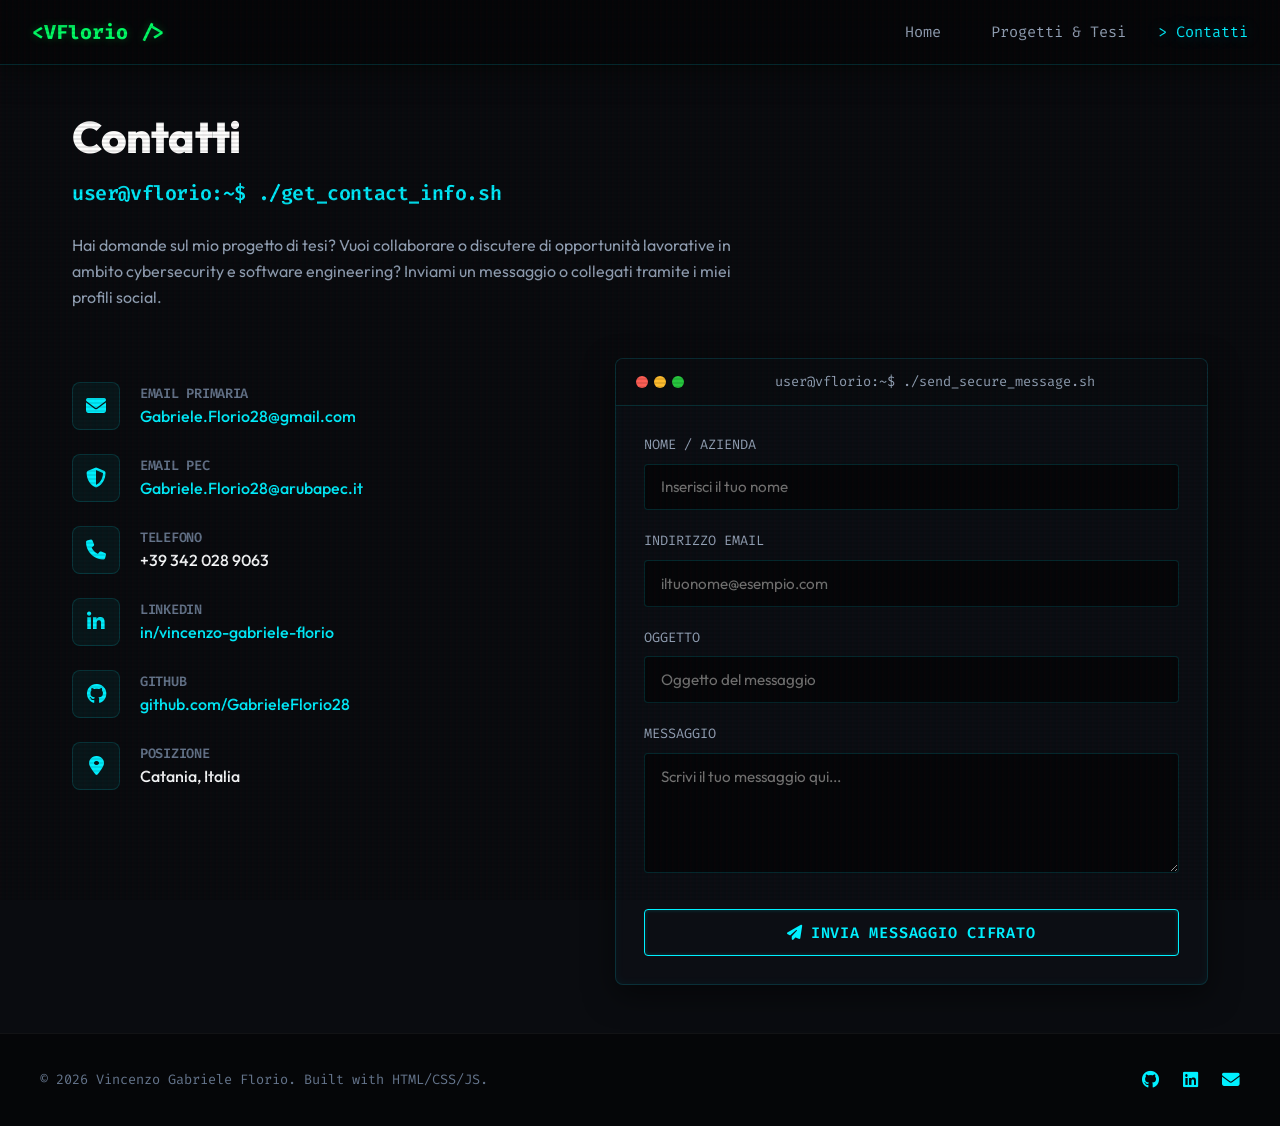
==== contact.html @ b8a98b7f "Initial portfolio commit" ====
<!DOCTYPE html>
<html lang="it">
<head>
    <meta charset="UTF-8">
    <meta name="viewport" content="width=device-width, initial-scale=1.0">
    <title>Contatti | Vincenzo Gabriele Florio</title>
    <meta name="description" content="Contatta Vincenzo Gabriele Florio per opportunità lavorative, collaborazioni o informazioni sul progetto Vulnerable Lab.">
    <!-- Favicon -->
    <link rel="icon" type="image/png" href="favicon.png">
    <!-- CSS Stylesheet -->
    <link rel="stylesheet" href="css/style.css">
    <!-- FontAwesome for Icons -->
    <link rel="stylesheet" href="https://cdnjs.cloudflare.com/ajax/libs/font-awesome/6.4.0/css/all.min.css">
</head>
<body>
    <!-- Background Canvas for Matrix effect -->
    <canvas id="matrix-canvas"></canvas>

    <!-- Header / Navigation -->
    <header class="navbar">
        <div class="nav-logo">
            <span>&lt;VFlorio /&gt;</span>
        </div>
        <button class="nav-toggle" aria-label="Toggle navigation menu" id="nav-toggle-btn">
            <i class="fa-solid fa-bars"></i>
        </button>
        <ul class="nav-links" id="nav-links-list">
            <li><a href="index.html">Home</a></li>
            <li><a href="projects.html">Progetti & Tesi</a></li>
            <li><a href="contact.html" class="active">Contatti</a></li>
        </ul>
    </header>

    <!-- Main Content -->
    <main class="fade-in">
        <section style="margin-bottom: 3rem;">
            <h1 class="hero-name" style="font-size: 2.75rem;">Contatti</h1>
            <h2 style="font-family: var(--font-mono); font-size: 1.25rem; color: var(--neon-cyan); margin-bottom: 1.5rem;">
                user@vflorio:~$ ./get_contact_info.sh
            </h2>
            <p style="color: var(--text-secondary); max-width: 700px;">
                Hai domande sul mio progetto di tesi? Vuoi collaborare o discutere di opportunità lavorative in ambito cybersecurity e software engineering? Inviami un messaggio o collegati tramite i miei profili social.
            </p>
        </section>

        <!-- Contact Section Layout -->
        <div class="contact-section">
            
            <!-- Left Side: Links & Social Info -->
            <div>
                <ul class="contact-info-list">
                    <!-- Email -->
                    <li class="contact-item">
                        <div class="contact-icon">
                            <i class="fa-solid fa-envelope"></i>
                        </div>
                        <div class="contact-text">
                            <h4>EMAIL PRIMARIA</h4>
                            <p><a href="mailto:Gabriele.Florio28@gmail.com">Gabriele.Florio28@gmail.com</a></p>
                        </div>
                    </li>

                    <!-- PEC -->
                    <li class="contact-item">
                        <div class="contact-icon">
                            <i class="fa-solid fa-shield-halved"></i>
                        </div>
                        <div class="contact-text">
                            <h4>EMAIL PEC</h4>
                            <p><a href="mailto:Gabriele.Florio28@arubapec.it">Gabriele.Florio28@arubapec.it</a></p>
                        </div>
                    </li>

                    <!-- Phone -->
                    <li class="contact-item">
                        <div class="contact-icon">
                            <i class="fa-solid fa-phone"></i>
                        </div>
                        <div class="contact-text">
                            <h4>TELEFONO</h4>
                            <p>+39 342 028 9063</p>
                        </div>
                    </li>

                    <!-- LinkedIn -->
                    <li class="contact-item">
                        <div class="contact-icon">
                            <i class="fa-brands fa-linkedin-in"></i>
                        </div>
                        <div class="contact-text">
                            <h4>LINKEDIN</h4>
                            <p><a href="https://www.linkedin.com/in/vincenzo-gabriele-florio-73456a181/" target="_blank">in/vincenzo-gabriele-florio</a></p>
                        </div>
                    </li>

                    <!-- GitHub -->
                    <li class="contact-item">
                        <div class="contact-icon">
                            <i class="fa-brands fa-github"></i>
                        </div>
                        <div class="contact-text">
                            <h4>GITHUB</h4>
                            <p><a href="https://github.com/GabrieleFlorio28" target="_blank">github.com/GabrieleFlorio28</a></p>
                        </div>
                    </li>

                    <!-- Location -->
                    <li class="contact-item">
                        <div class="contact-icon">
                            <i class="fa-solid fa-location-dot"></i>
                        </div>
                        <div class="contact-text">
                            <h4>POSIZIONE</h4>
                            <p>Catania, Italia</p>
                        </div>
                    </li>
                </ul>
            </div>

            <!-- Right Side: Terminal Contact Form -->
            <div class="terminal-card" style="margin-bottom: 0;">
                <div class="terminal-header">
                    <div class="terminal-dots">
                        <span class="dot red"></span>
                        <span class="dot yellow"></span>
                        <span class="dot green"></span>
                    </div>
                    <div class="terminal-title">user@vflorio:~$ ./send_secure_message.sh</div>
                    <div></div>
                </div>
                <div class="terminal-body">
                    
                    <!-- Submission Simulation Log Panel (Initially Hidden) -->
                    <div id="terminal-upload-log" style="display: none; font-family: var(--font-mono); font-size: 0.9rem; color: var(--neon-green); margin-bottom: 1.5rem; border: 1px solid rgba(0, 255, 102, 0.2); padding: 1rem; border-radius: 4px; background: rgba(0,255,102,0.02);">
                        <p>&gt; Initializing mail protocol...</p>
                        <p id="log-step-1" style="display: none;">&gt; Resolving SMTP endpoint... OK (mail.vflorio.it)</p>
                        <p id="log-step-2" style="display: none;">&gt; Encrypting message body (AES-256-GCM)... OK</p>
                        <p id="log-step-3" style="display: none;">&gt; Sending secure payload packet... OK</p>
                        <p id="log-step-4" style="display: none;">&gt; Connection closed. Transmission COMPLETE.</p>
                    </div>

                    <!-- Alerts -->
                    <div class="alert alert-success" id="form-alert-success" style="margin-bottom: 1.25rem;">
                        <i class="fa-solid fa-circle-check"></i> Messaggio trasmesso con successo! Risponderò appena possibile.
                    </div>
                    <div class="alert alert-error" id="form-alert-error" style="margin-bottom: 1.25rem;">
                        <i class="fa-solid fa-circle-exclamation"></i> Si è verificato un errore. Per favore compila tutti i campi richiesti.
                    </div>

                    <!-- The Form -->
                    <form class="contact-form" id="contact-form-element">
                        <div class="form-group">
                            <label for="form-name">NOME / AZIENDA</label>
                            <input type="text" id="form-name" class="form-control" placeholder="Inserisci il tuo nome" required>
                        </div>
                        <div class="form-group">
                            <label for="form-email">INDIRIZZO EMAIL</label>
                            <input type="email" id="form-email" class="form-control" placeholder="iltuonome@esempio.com" required>
                        </div>
                        <div class="form-group">
                            <label for="form-subject">OGGETTO</label>
                            <input type="text" id="form-subject" class="form-control" placeholder="Oggetto del messaggio" required>
                        </div>
                        <div class="form-group">
                            <label for="form-message">MESSAGGIO</label>
                            <textarea id="form-message" class="form-control" placeholder="Scrivi il tuo messaggio qui..." required></textarea>
                        </div>
                        <button type="submit" class="btn btn-primary" style="margin-top: 1rem; width: 100%; justify-content: center;">
                            <i class="fa-solid fa-paper-plane"></i> INVIA MESSAGGIO CIFRATO
                        </button>
                    </form>
                </div>
            </div>

        </div>
    </main>

    <!-- Footer -->
    <footer>
        <div class="footer-content">
            <div class="footer-text">
                &copy; 2026 Vincenzo Gabriele Florio. Built with HTML/CSS/JS.
            </div>
            <div style="display: flex; gap: 1.5rem; font-size: 1.1rem;">
                <a href="https://github.com/GabrieleFlorio28" target="_blank" aria-label="GitHub"><i class="fa-brands fa-github"></i></a>
                <a href="https://www.linkedin.com/in/vincenzo-gabriele-florio-73456a181/" target="_blank" aria-label="LinkedIn"><i class="fa-brands fa-linkedin"></i></a>
                <a href="mailto:Gabriele.Florio28@gmail.com" aria-label="Email"><i class="fa-solid fa-envelope"></i></a>
            </div>
        </div>
    </footer>

    <!-- JS Scripts -->
    <script src="js/main.js"></script>
</body>
</html>
---- css/style.css ----
/* 
   ==========================================================================
   DESIGN SYSTEM - Vincenzo Gabriele Florio Portfolio
   Theme: Cybersecurity / Tech Terminal Dark Mode with Neon Accents
   ========================================================================== 
*/

@import url('https://fonts.googleapis.com/css2?family=Fira+Code:wght@400;500;700&family=Outfit:wght@300;400;600;800&display=swap');

:root {
    /* Color Palette */
    --bg-darker: #050608;
    --bg-dark: #0a0c10;
    --bg-card: rgba(13, 17, 23, 0.7);
    --border-color: rgba(0, 240, 255, 0.15);
    
    /* Neon Accents */
    --neon-cyan: #00f0ff;
    --neon-green: #00ff66;
    --neon-purple: #bd00ff;
    
    /* Text Colors */
    --text-primary: #f8fafc;
    --text-secondary: #94a3b8;
    --text-muted: #64748b;
    
    /* Fonts */
    --font-sans: 'Outfit', -apple-system, BlinkMacSystemFont, "Segoe UI", Roboto, sans-serif;
    --font-mono: 'Fira Code', 'Courier New', Courier, monospace;
    
    /* Box Shadows & Glows */
    --glow-cyan: 0 0 15px rgba(0, 240, 255, 0.35);
    --glow-green: 0 0 15px rgba(0, 255, 102, 0.35);
    --glow-purple: 0 0 15px rgba(189, 0, 255, 0.35);
    
    --shadow-inset: inset 0 0 10px rgba(0, 240, 255, 0.05);
    
    /* Transitions */
    --transition-fast: 0.2s cubic-bezier(0.4, 0, 0.2, 1);
    --transition-normal: 0.3s cubic-bezier(0.4, 0, 0.2, 1);
}

/* ==========================================================================
   Base Reset & Layouts
   ========================================================================== */

* {
    box-sizing: border-box;
    margin: 0;
    padding: 0;
}

html {
    scroll-behavior: smooth;
    height: 100%;
}

body {
    background-color: var(--bg-dark);
    color: var(--text-primary);
    font-family: var(--font-sans);
    line-height: 1.6;
    overflow-x: hidden;
    min-height: 100vh;
    display: flex;
    flex-direction: column;
    position: relative;
}

/* Scrollbar Customization */
::-webkit-scrollbar {
    width: 8px;
}
::-webkit-scrollbar-track {
    background: var(--bg-darker);
}
::-webkit-scrollbar-thumb {
    background: var(--border-color);
    border-radius: 4px;
}
::-webkit-scrollbar-thumb:hover {
    background: var(--neon-cyan);
    box-shadow: var(--glow-cyan);
}

/* Background Canvas */
#matrix-canvas {
    position: fixed;
    top: 0;
    left: 0;
    width: 100%;
    height: 100%;
    z-index: -1;
    pointer-events: none;
    opacity: 0.15; /* Subtle background pattern */
}

/* CRT Scanline Overlay Effect */
body::after {
    content: " ";
    display: block;
    position: fixed;
    top: 0;
    left: 0;
    bottom: 0;
    right: 0;
    background: linear-gradient(rgba(18, 16, 16, 0) 50%, rgba(0, 0, 0, 0.25) 50%), linear-gradient(90deg, rgba(255, 0, 0, 0.06), rgba(0, 255, 0, 0.02), rgba(0, 0, 0, 0.06));
    z-index: 9999;
    background-size: 100% 4px, 6px 100%;
    pointer-events: none;
    opacity: 0.4;
}

/* ==========================================================================
   Typography & Links
   ========================================================================== */

a {
    color: var(--neon-cyan);
    text-decoration: none;
    transition: var(--transition-fast);
}

a:hover {
    color: var(--text-primary);
    text-shadow: var(--glow-cyan);
}

h1, h2, h3, h4, h5, h6 {
    font-weight: 600;
    letter-spacing: -0.02em;
    color: var(--text-primary);
}

code, pre, .terminal-text {
    font-family: var(--font-mono);
}

/* ==========================================================================
   Navigation Bar
   ========================================================================== */

.navbar {
    position: sticky;
    top: 0;
    z-index: 1000;
    background: rgba(5, 6, 8, 0.8);
    backdrop-filter: blur(12px);
    border-bottom: 1px solid var(--border-color);
    padding: 1rem 2rem;
    display: flex;
    justify-content: space-between;
    align-items: center;
    box-shadow: 0 4px 30px rgba(0, 0, 0, 0.5);
}

.nav-logo {
    font-family: var(--font-mono);
    font-size: 1.25rem;
    font-weight: 700;
    color: var(--neon-green);
    text-shadow: 0 0 8px rgba(0, 255, 102, 0.3);
    display: flex;
    align-items: center;
    gap: 0.5rem;
}

.nav-links {
    display: flex;
    list-style: none;
    gap: 2rem;
}

.nav-links a {
    font-family: var(--font-mono);
    font-size: 0.95rem;
    color: var(--text-secondary);
    position: relative;
    padding: 0.25rem 0;
}

.nav-links a::before {
    content: "> ";
    color: var(--neon-cyan);
    opacity: 0;
    transition: var(--transition-fast);
}

.nav-links a:hover, .nav-links a.active {
    color: var(--neon-cyan);
    text-shadow: var(--glow-cyan);
}

.nav-links a:hover::before, .nav-links a.active::before {
    opacity: 1;
}

/* Mobile Nav Toggle */
.nav-toggle {
    display: none;
    background: none;
    border: none;
    color: var(--text-primary);
    font-size: 1.5rem;
    cursor: pointer;
}

/* ==========================================================================
   Main Containers & Grid Layouts
   ========================================================================== */

main {
    flex: 1;
    max-width: 1200px;
    width: 100%;
    margin: 0 auto;
    padding: 3rem 2rem;
}

.container-flex-center {
    display: flex;
    flex-direction: column;
    justify-content: center;
    align-items: center;
    min-height: 70vh;
    text-align: center;
}

/* ==========================================================================
   Terminal Card Layouts
   ========================================================================== */

.terminal-card {
    background: var(--bg-card);
    border: 1px solid var(--border-color);
    border-radius: 8px;
    overflow: hidden;
    box-shadow: 0 10px 30px rgba(0, 0, 0, 0.5), var(--shadow-inset);
    backdrop-filter: blur(8px);
    transition: var(--transition-normal);
    margin-bottom: 2rem;
}

.terminal-card:hover {
    border-color: rgba(0, 240, 255, 0.4);
    box-shadow: 0 15px 40px rgba(0, 0, 0, 0.6), 0 0 20px rgba(0, 240, 255, 0.1);
}

.terminal-header {
    background: rgba(10, 12, 16, 0.95);
    border-bottom: 1px solid var(--border-color);
    padding: 0.75rem 1.25rem;
    display: flex;
    justify-content: space-between;
    align-items: center;
}

.terminal-dots {
    display: flex;
    gap: 6px;
}

.dot {
    width: 12px;
    height: 12px;
    border-radius: 50%;
}

.dot.red { background-color: #ff5f56; }
.dot.yellow { background-color: #ffbd2e; }
.dot.green { background-color: #27c93f; }

.terminal-title {
    font-family: var(--font-mono);
    font-size: 0.85rem;
    color: var(--text-secondary);
}

.terminal-body {
    padding: 1.75rem;
    position: relative;
}

/* ==========================================================================
   Hero Section & Home Styles
   ========================================================================== */

.hero-name {
    font-size: clamp(2.5rem, 6vw, 4.5rem);
    font-weight: 800;
    line-height: 1.1;
    margin-bottom: 1rem;
    background: linear-gradient(135deg, #fff 30%, var(--neon-cyan) 100%);
    -webkit-background-clip: text;
    -webkit-text-fill-color: transparent;
}

.hero-subtitle {
    font-family: var(--font-mono);
    font-size: clamp(1rem, 2.5vw, 1.5rem);
    color: var(--neon-green);
    text-shadow: 0 0 8px rgba(0, 255, 102, 0.2);
    margin-bottom: 1.5rem;
    min-height: 2.2rem;
}

.hero-desc {
    max-width: 600px;
    color: var(--text-secondary);
    font-size: 1.1rem;
    margin-bottom: 2.5rem;
}

/* Interactive Buttons */
.btn-group {
    display: flex;
    gap: 1.5rem;
    justify-content: center;
    flex-wrap: wrap;
}

.btn {
    font-family: var(--font-mono);
    padding: 0.8rem 1.8rem;
    border-radius: 4px;
    font-size: 0.95rem;
    font-weight: 600;
    text-transform: uppercase;
    letter-spacing: 0.05em;
    cursor: pointer;
    transition: var(--transition-normal);
    position: relative;
    overflow: hidden;
    display: inline-flex;
    align-items: center;
    gap: 0.5rem;
}

.btn-primary {
    background: transparent;
    border: 1px solid var(--neon-cyan);
    color: var(--neon-cyan);
    box-shadow: inset 0 0 4px rgba(0, 240, 255, 0.2);
}

.btn-primary:hover {
    background: var(--neon-cyan);
    color: var(--bg-darker);
    box-shadow: var(--glow-cyan);
    text-shadow: none;
}

.btn-secondary {
    background: transparent;
    border: 1px solid var(--neon-purple);
    color: var(--neon-purple);
    box-shadow: inset 0 0 4px rgba(189, 0, 255, 0.2);
}

.btn-secondary:hover {
    background: var(--neon-purple);
    color: var(--text-primary);
    box-shadow: var(--glow-purple);
}

/* Skills Grid */
.skills-section {
    margin-top: 5rem;
    width: 100%;
}

.section-title {
    font-family: var(--font-mono);
    font-size: 1.75rem;
    color: var(--neon-cyan);
    margin-bottom: 2rem;
    display: flex;
    align-items: center;
    gap: 0.75rem;
}

.section-title::before {
    content: "##";
    color: var(--neon-purple);
}

.skills-grid {
    display: grid;
    grid-template-columns: repeat(auto-fill, minmax(280px, 1fr));
    gap: 1.5rem;
}

.skill-category {
    background: rgba(13, 17, 23, 0.4);
    border: 1px solid rgba(255, 255, 255, 0.05);
    border-radius: 6px;
    padding: 1.5rem;
    transition: var(--transition-fast);
}

.skill-category:hover {
    border-color: var(--border-color);
    transform: translateY(-2px);
}

.skill-category h3 {
    font-family: var(--font-mono);
    font-size: 1.1rem;
    margin-bottom: 1.25rem;
    color: var(--neon-green);
    border-bottom: 1px solid rgba(255, 255, 255, 0.05);
    padding-bottom: 0.5rem;
}

.skills-tags {
    display: flex;
    flex-wrap: wrap;
    gap: 0.75rem;
}

.skill-tag {
    background: rgba(0, 240, 255, 0.05);
    border: 1px solid rgba(0, 240, 255, 0.15);
    color: var(--text-primary);
    padding: 0.35rem 0.75rem;
    border-radius: 4px;
    font-size: 0.85rem;
    font-family: var(--font-mono);
    transition: var(--transition-fast);
}

.skill-tag:hover {
    border-color: var(--neon-cyan);
    background: rgba(0, 240, 255, 0.1);
    box-shadow: 0 0 10px rgba(0, 240, 255, 0.15);
    transform: scale(1.05);
}

/* ==========================================================================
   Projects & Thesis Page Styles
   ========================================================================== */

.project-hero {
    margin-bottom: 4rem;
}

.project-meta-grid {
    display: grid;
    grid-template-columns: repeat(auto-fit, minmax(200px, 1fr));
    gap: 1.5rem;
    margin-top: 2rem;
    background: rgba(5, 6, 8, 0.5);
    padding: 1.5rem;
    border-radius: 6px;
    border: 1px dashed rgba(255, 255, 255, 0.1);
}

.meta-item {
    font-size: 0.95rem;
}

.meta-item strong {
    display: block;
    color: var(--neon-cyan);
    font-family: var(--font-mono);
    font-size: 0.85rem;
    margin-bottom: 0.25rem;
}

.lab-section {
    display: grid;
    grid-template-columns: 1.2fr 0.8fr;
    gap: 2.5rem;
    align-items: start;
    margin-top: 3rem;
}

@media (max-width: 992px) {
    .lab-section {
        grid-template-columns: 1fr;
    }
}

/* SVG Interactive Network Diagram CSS */
.diagram-container {
    background: #06080b;
    border: 1px solid var(--border-color);
    border-radius: 8px;
    padding: 1rem;
    box-shadow: var(--shadow-inset);
    height: 100%;
    min-height: 400px;
    display: flex;
    flex-direction: column;
    justify-content: space-between;
}

.diagram-svg-wrapper {
    flex-grow: 1;
    display: flex;
    align-items: center;
    justify-content: center;
}

.diagram-caption {
    font-family: var(--font-mono);
    font-size: 0.8rem;
    color: var(--text-muted);
    text-align: center;
    margin-top: 0.75rem;
}

/* Interactive SVG styling */
.svg-node {
    cursor: pointer;
    transition: transform 0.2s ease;
}

.svg-node circle {
    stroke-width: 2px;
    transition: var(--transition-fast);
}

.svg-node text {
    font-family: var(--font-mono);
    font-size: 10px;
    fill: var(--text-primary);
    text-anchor: middle;
    pointer-events: none;
    user-select: none;
}

/* Active & Hover states for SVG nodes */
.svg-node:hover circle {
    stroke-width: 3px;
    filter: drop-shadow(0px 0px 8px currentColor);
}

.svg-node.active circle {
    stroke-width: 4px;
    filter: drop-shadow(0px 0px 12px currentColor);
}

.svg-edge {
    stroke-dasharray: 4;
    animation: dash 15s linear infinite;
}

@keyframes dash {
    to {
        stroke-dashoffset: -100;
    }
}

/* Details Panel next to diagram */
.details-panel {
    display: flex;
    flex-direction: column;
    height: 100%;
}

.placeholder-detail {
    display: flex;
    flex-direction: column;
    justify-content: center;
    align-items: center;
    height: 300px;
    color: var(--text-muted);
    border: 1px dashed rgba(255, 255, 255, 0.05);
    border-radius: 6px;
    text-align: center;
    padding: 2rem;
}

.placeholder-detail i {
    font-size: 2.5rem;
    margin-bottom: 1rem;
    color: var(--border-color);
}

.active-detail {
    display: none;
    animation: fadeIn var(--transition-normal);
}

.active-detail.show {
    display: block;
}

.detail-header {
    border-bottom: 1px solid rgba(255, 255, 255, 0.1);
    padding-bottom: 0.75rem;
    margin-bottom: 1rem;
}

.detail-header h3 {
    font-size: 1.5rem;
    color: var(--neon-cyan);
}

.detail-network {
    font-family: var(--font-mono);
    font-size: 0.85rem;
    color: var(--neon-purple);
    margin-top: 0.25rem;
}

.detail-desc {
    color: var(--text-secondary);
    font-size: 0.95rem;
    margin-bottom: 1.25rem;
}

.detail-tech-stack {
    display: flex;
    gap: 0.5rem;
    margin-bottom: 1.5rem;
}

.detail-vuln-box {
    background: rgba(255, 95, 86, 0.05);
    border: 1px solid rgba(255, 95, 86, 0.2);
    border-radius: 4px;
    padding: 1rem;
    font-family: var(--font-mono);
    font-size: 0.85rem;
    margin-bottom: 1.5rem;
}

.detail-vuln-box strong {
    color: #ff5f56;
    display: block;
    margin-bottom: 0.5rem;
}

/* ==========================================================================
   Contact Page Styles
   ========================================================================== */

.contact-section {
    display: grid;
    grid-template-columns: 1fr 1.2fr;
    gap: 3rem;
    margin-top: 2rem;
}

@media (max-width: 868px) {
    .contact-section {
        grid-template-columns: 1fr;
    }
}

.contact-info-list {
    list-style: none;
    display: flex;
    flex-direction: column;
    gap: 1.5rem;
    margin-top: 1.5rem;
}

.contact-item {
    display: flex;
    align-items: center;
    gap: 1.25rem;
}

.contact-icon {
    width: 48px;
    height: 48px;
    background: rgba(0, 240, 255, 0.05);
    border: 1px solid var(--border-color);
    border-radius: 8px;
    display: flex;
    align-items: center;
    justify-content: center;
    font-size: 1.25rem;
    color: var(--neon-cyan);
    transition: var(--transition-fast);
}

.contact-item:hover .contact-icon {
    border-color: var(--neon-cyan);
    box-shadow: var(--glow-cyan);
    color: var(--text-primary);
}

.contact-text h4 {
    font-family: var(--font-mono);
    font-size: 0.85rem;
    color: var(--text-muted);
}

.contact-text p, .contact-text a {
    font-size: 1rem;
    font-weight: 500;
}

/* Form Styles */
.contact-form {
    display: flex;
    flex-direction: column;
    gap: 1.25rem;
}

.form-group {
    display: flex;
    flex-direction: column;
    gap: 0.5rem;
}

.form-group label {
    font-family: var(--font-mono);
    font-size: 0.85rem;
    color: var(--text-secondary);
}

.form-control {
    background: rgba(5, 6, 8, 0.8);
    border: 1px solid var(--border-color);
    border-radius: 4px;
    padding: 0.8rem 1rem;
    color: var(--text-primary);
    font-family: var(--font-sans);
    font-size: 0.95rem;
    transition: var(--transition-fast);
}

.form-control:focus {
    outline: none;
    border-color: var(--neon-cyan);
    box-shadow: 0 0 10px rgba(0, 240, 255, 0.15), var(--shadow-inset);
}

textarea.form-control {
    resize: vertical;
    min-height: 120px;
}

/* Form feedback alerts */
.alert {
    padding: 0.8rem 1rem;
    border-radius: 4px;
    font-family: var(--font-mono);
    font-size: 0.85rem;
    display: none;
}

.alert-success {
    background: rgba(0, 255, 102, 0.05);
    border: 1px solid rgba(0, 255, 102, 0.3);
    color: var(--neon-green);
}

.alert-error {
    background: rgba(255, 95, 86, 0.05);
    border: 1px solid rgba(255, 95, 86, 0.3);
    color: #ff5f56;
}

/* ==========================================================================
   Footer Layout
   ========================================================================== */

footer {
    border-top: 1px solid rgba(255, 255, 255, 0.05);
    background: var(--bg-darker);
    padding: 2rem;
    text-align: center;
    font-size: 0.85rem;
    color: var(--text-muted);
}

.footer-content {
    max-width: 1200px;
    margin: 0 auto;
    display: flex;
    justify-content: space-between;
    align-items: center;
    flex-wrap: wrap;
    gap: 1rem;
}

@media (max-width: 600px) {
    .footer-content {
        flex-direction: column;
    }
}

.footer-text {
    font-family: var(--font-mono);
}

/* ==========================================================================
   Animations & Utilities
   ========================================================================== */

@keyframes fadeIn {
    from { opacity: 0; transform: translateY(8px); }
    to { opacity: 1; transform: translateY(0); }
}

.fade-in {
    animation: fadeIn var(--transition-normal) forwards;
}

/* Typing Cursor Effect */
.typing-cursor::after {
    content: "_";
    animation: blink 1s step-end infinite;
    color: var(--neon-green);
}

@keyframes blink {
    from, to { opacity: 1; }
    50% { opacity: 0; }
}

/* Mobile Media Queries Adjustments */
@media (max-width: 768px) {
    .navbar {
        padding: 1rem;
    }
    
    .nav-links {
        display: none; /* In a real project we'd use JS to toggle, but we keep links responsive */
        flex-direction: column;
        position: absolute;
        top: 100%;
        left: 0;
        width: 100%;
        background: rgba(5, 6, 8, 0.95);
        padding: 1.5rem;
        border-bottom: 1px solid var(--border-color);
        gap: 1.25rem;
    }
    
    .nav-links.show {
        display: flex;
    }
    
    .nav-toggle {
        display: block;
    }
    
    main {
        padding: 2rem 1rem;
    }
}
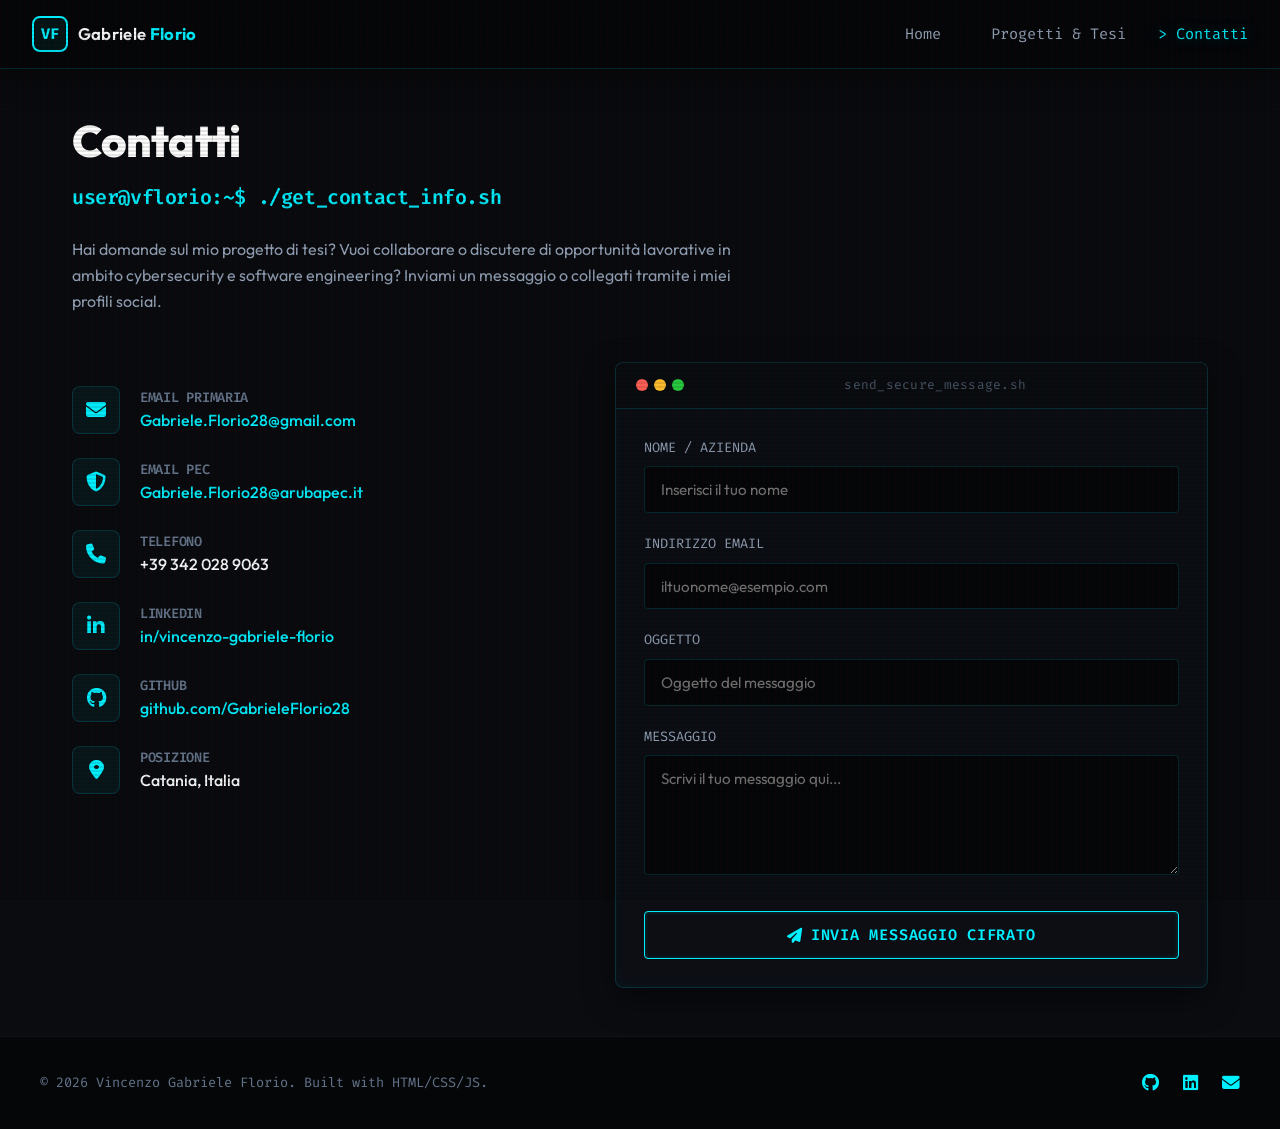
==== commit 189ecad7: "feat: add portfolio stylesheet, interactive JavaScript behaviors, and update HTML pages" ====
--- a/contact.html
+++ b/contact.html
@@ -4,7 +4,7 @@
     <meta charset="UTF-8">
     <meta name="viewport" content="width=device-width, initial-scale=1.0">
     <title>Contatti | Vincenzo Gabriele Florio</title>
-    <meta name="description" content="Contatta Vincenzo Gabriele Florio per opportunità lavorative, collaborazioni o informazioni sul progetto Vulnerable Lab.">
+    <meta name="description" content="Contatta Vincenzo Gabriele Florio, Dottore di Primo Livello in Informatica, per opportunità lavorative, collaborazioni o informazioni sul progetto Vulnerable Lab.">
     <!-- Favicon -->
     <link rel="icon" type="image/png" href="favicon.png">
     <!-- CSS Stylesheet -->
@@ -18,9 +18,10 @@
 
     <!-- Header / Navigation -->
     <header class="navbar">
-        <div class="nav-logo">
-            <span>&lt;VFlorio /&gt;</span>
-        </div>
+        <a href="index.html" class="nav-logo">
+            <div class="logo-icon">VF</div>
+            <div class="logo-text">Gabriele <span class="logo-accent">Florio</span></div>
+        </a>
         <button class="nav-toggle" aria-label="Toggle navigation menu" id="nav-toggle-btn">
             <i class="fa-solid fa-bars"></i>
         </button>
@@ -44,7 +45,7 @@
         </section>
 
         <!-- Contact Section Layout -->
-        <div class="contact-section">
+        <div class="contact-section reveal">
             
             <!-- Left Side: Links & Social Info -->
             <div>
@@ -125,7 +126,7 @@
                         <span class="dot yellow"></span>
                         <span class="dot green"></span>
                     </div>
-                    <div class="terminal-title">user@vflorio:~$ ./send_secure_message.sh</div>
+                    <div class="terminal-title">send_secure_message.sh</div>
                     <div></div>
                 </div>
                 <div class="terminal-body">
--- a/css/style.css
+++ b/css/style.css
@@ -38,6 +38,7 @@
     /* Transitions */
     --transition-fast: 0.2s cubic-bezier(0.4, 0, 0.2, 1);
     --transition-normal: 0.3s cubic-bezier(0.4, 0, 0.2, 1);
+    --transition-smooth: 0.5s cubic-bezier(0.25, 0.46, 0.45, 0.94);
 }
 
 /* ==========================================================================
@@ -154,15 +155,71 @@
     box-shadow: 0 4px 30px rgba(0, 0, 0, 0.5);
 }
 
+/* ==========================================================================
+   Nav Logo - Stylized Initials
+   ========================================================================== */
+
 .nav-logo {
-    font-family: var(--font-mono);
-    font-size: 1.25rem;
+    display: flex;
+    align-items: center;
+    gap: 0.6rem;
+    text-decoration: none;
+    position: relative;
+}
+
+.nav-logo .logo-icon {
+    width: 36px;
+    height: 36px;
+    border: 2px solid var(--neon-cyan);
+    border-radius: 8px;
+    display: flex;
+    align-items: center;
+    justify-content: center;
+    font-family: var(--font-mono);
+    font-size: 0.95rem;
     font-weight: 700;
-    color: var(--neon-green);
-    text-shadow: 0 0 8px rgba(0, 255, 102, 0.3);
-    display: flex;
-    align-items: center;
-    gap: 0.5rem;
+    color: var(--neon-cyan);
+    background: rgba(0, 240, 255, 0.06);
+    transition: var(--transition-normal);
+    position: relative;
+    overflow: hidden;
+}
+
+.nav-logo .logo-icon::before {
+    content: '';
+    position: absolute;
+    inset: 0;
+    background: linear-gradient(135deg, rgba(0, 240, 255, 0.15), transparent);
+    opacity: 0;
+    transition: var(--transition-normal);
+}
+
+.nav-logo:hover .logo-icon {
+    box-shadow: var(--glow-cyan);
+    border-color: var(--neon-cyan);
+    transform: scale(1.05);
+}
+
+.nav-logo:hover .logo-icon::before {
+    opacity: 1;
+}
+
+.nav-logo .logo-text {
+    font-family: var(--font-sans);
+    font-weight: 600;
+    font-size: 1.05rem;
+    color: var(--text-primary);
+    letter-spacing: 0.02em;
+    transition: var(--transition-fast);
+}
+
+.nav-logo .logo-text .logo-accent {
+    color: var(--neon-cyan);
+    font-weight: 700;
+}
+
+.nav-logo:hover .logo-text {
+    text-shadow: 0 0 8px rgba(0, 240, 255, 0.15);
 }
 
 .nav-links {
@@ -237,13 +294,14 @@
     overflow: hidden;
     box-shadow: 0 10px 30px rgba(0, 0, 0, 0.5), var(--shadow-inset);
     backdrop-filter: blur(8px);
-    transition: var(--transition-normal);
+    transition: var(--transition-smooth);
     margin-bottom: 2rem;
 }
 
 .terminal-card:hover {
     border-color: rgba(0, 240, 255, 0.4);
     box-shadow: 0 15px 40px rgba(0, 0, 0, 0.6), 0 0 20px rgba(0, 240, 255, 0.1);
+    transform: translateY(-2px);
 }
 
 .terminal-header {
@@ -264,16 +322,23 @@
     width: 12px;
     height: 12px;
     border-radius: 50%;
-}
-
-.dot.red { background-color: #ff5f56; }
-.dot.yellow { background-color: #ffbd2e; }
-.dot.green { background-color: #27c93f; }
+    transition: var(--transition-fast);
+}
+
+.terminal-card:hover .dot {
+    box-shadow: 0 0 6px currentColor;
+}
+
+.dot.red { background-color: #ff5f56; color: #ff5f56; }
+.dot.yellow { background-color: #ffbd2e; color: #ffbd2e; }
+.dot.green { background-color: #27c93f; color: #27c93f; }
 
 .terminal-title {
     font-family: var(--font-mono);
-    font-size: 0.85rem;
-    color: var(--text-secondary);
+    font-size: 0.8rem;
+    color: var(--text-muted);
+    letter-spacing: 0.02em;
+    opacity: 0.7;
 }
 
 .terminal-body {
@@ -293,6 +358,12 @@
     background: linear-gradient(135deg, #fff 30%, var(--neon-cyan) 100%);
     -webkit-background-clip: text;
     -webkit-text-fill-color: transparent;
+    animation: heroGlow 3s ease-in-out infinite alternate;
+}
+
+@keyframes heroGlow {
+    0% { filter: drop-shadow(0 0 0px transparent); }
+    100% { filter: drop-shadow(0 0 20px rgba(0, 240, 255, 0.15)); }
 }
 
 .hero-subtitle {
@@ -310,6 +381,30 @@
     font-size: 1.1rem;
     margin-bottom: 2.5rem;
 }
+
+/* ==========================================================================
+   Scroll-Triggered Reveal Animations
+   ========================================================================== */
+
+.reveal {
+    opacity: 0;
+    transform: translateY(30px);
+    transition: opacity 0.7s cubic-bezier(0.25, 0.46, 0.45, 0.94),
+                transform 0.7s cubic-bezier(0.25, 0.46, 0.45, 0.94);
+}
+
+.reveal.visible {
+    opacity: 1;
+    transform: translateY(0);
+}
+
+/* Stagger children for sequential entrance */
+.stagger-children .reveal:nth-child(1) { transition-delay: 0.05s; }
+.stagger-children .reveal:nth-child(2) { transition-delay: 0.12s; }
+.stagger-children .reveal:nth-child(3) { transition-delay: 0.19s; }
+.stagger-children .reveal:nth-child(4) { transition-delay: 0.26s; }
+.stagger-children .reveal:nth-child(5) { transition-delay: 0.33s; }
+.stagger-children .reveal:nth-child(6) { transition-delay: 0.40s; }
 
 /* Interactive Buttons */
 .btn-group {
@@ -336,6 +431,22 @@
     gap: 0.5rem;
 }
 
+/* Button shimmer effect on hover */
+.btn::after {
+    content: '';
+    position: absolute;
+    top: 0;
+    left: -100%;
+    width: 100%;
+    height: 100%;
+    background: linear-gradient(90deg, transparent, rgba(255,255,255,0.08), transparent);
+    transition: left 0.5s ease;
+}
+
+.btn:hover::after {
+    left: 100%;
+}
+
 .btn-primary {
     background: transparent;
     border: 1px solid var(--neon-cyan);
@@ -348,6 +459,7 @@
     color: var(--bg-darker);
     box-shadow: var(--glow-cyan);
     text-shadow: none;
+    transform: translateY(-1px);
 }
 
 .btn-secondary {
@@ -361,9 +473,13 @@
     background: var(--neon-purple);
     color: var(--text-primary);
     box-shadow: var(--glow-purple);
-}
-
-/* Skills Grid */
+    transform: translateY(-1px);
+}
+
+/* ==========================================================================
+   Skills Grid — Creative Redesign
+   ========================================================================== */
+
 .skills-section {
     margin-top: 5rem;
     width: 100%;
@@ -393,47 +509,223 @@
 .skill-category {
     background: rgba(13, 17, 23, 0.4);
     border: 1px solid rgba(255, 255, 255, 0.05);
-    border-radius: 6px;
+    border-radius: 8px;
     padding: 1.5rem;
-    transition: var(--transition-fast);
+    transition: var(--transition-smooth);
+    position: relative;
+    overflow: hidden;
+}
+
+/* Animated gradient border on hover */
+.skill-category::before {
+    content: '';
+    position: absolute;
+    top: 0;
+    left: 0;
+    right: 0;
+    height: 2px;
+    background: linear-gradient(90deg, var(--neon-cyan), var(--neon-purple), var(--neon-green));
+    background-size: 200% 100%;
+    opacity: 0;
+    transition: opacity var(--transition-normal);
+    animation: gradientSlide 3s linear infinite;
+}
+
+@keyframes gradientSlide {
+    0% { background-position: 0% 0%; }
+    100% { background-position: 200% 0%; }
 }
 
 .skill-category:hover {
-    border-color: var(--border-color);
-    transform: translateY(-2px);
+    border-color: rgba(0, 240, 255, 0.25);
+    transform: translateY(-4px);
+    box-shadow: 0 12px 30px rgba(0, 0, 0, 0.4), 0 0 15px rgba(0, 240, 255, 0.06);
+}
+
+.skill-category:hover::before {
+    opacity: 1;
 }
 
 .skill-category h3 {
     font-family: var(--font-mono);
-    font-size: 1.1rem;
+    font-size: 1rem;
     margin-bottom: 1.25rem;
     color: var(--neon-green);
     border-bottom: 1px solid rgba(255, 255, 255, 0.05);
     padding-bottom: 0.5rem;
+    display: flex;
+    align-items: center;
+    gap: 0.5rem;
+}
+
+.skill-category h3 i {
+    font-size: 0.95rem;
+    color: var(--neon-cyan);
+    transition: var(--transition-fast);
+}
+
+.skill-category:hover h3 i {
+    text-shadow: var(--glow-cyan);
+    transform: scale(1.15);
 }
 
 .skills-tags {
     display: flex;
     flex-wrap: wrap;
-    gap: 0.75rem;
+    gap: 0.6rem;
 }
 
 .skill-tag {
-    background: rgba(0, 240, 255, 0.05);
-    border: 1px solid rgba(0, 240, 255, 0.15);
+    background: rgba(0, 240, 255, 0.04);
+    border: 1px solid rgba(0, 240, 255, 0.12);
     color: var(--text-primary);
-    padding: 0.35rem 0.75rem;
-    border-radius: 4px;
-    font-size: 0.85rem;
-    font-family: var(--font-mono);
-    transition: var(--transition-fast);
+    padding: 0.4rem 0.85rem;
+    border-radius: 20px;
+    font-size: 0.82rem;
+    font-family: var(--font-mono);
+    transition: all var(--transition-normal);
+    cursor: default;
+    position: relative;
 }
 
 .skill-tag:hover {
     border-color: var(--neon-cyan);
     background: rgba(0, 240, 255, 0.1);
-    box-shadow: 0 0 10px rgba(0, 240, 255, 0.15);
-    transform: scale(1.05);
+    box-shadow: 0 0 12px rgba(0, 240, 255, 0.18);
+    color: var(--neon-cyan);
+    transform: translateY(-2px) scale(1.04);
+}
+
+/* ==========================================================================
+   Timeline Section (Education & Experience)
+   ========================================================================== */
+
+.timeline-container {
+    display: flex;
+    flex-direction: column;
+    gap: 0;
+    position: relative;
+    padding-left: 2rem;
+}
+
+.timeline-container::before {
+    content: '';
+    position: absolute;
+    left: 0;
+    top: 0.5rem;
+    bottom: 0.5rem;
+    width: 2px;
+    background: linear-gradient(180deg, var(--neon-green), var(--neon-purple), var(--text-muted));
+    border-radius: 2px;
+}
+
+.timeline-item {
+    position: relative;
+    padding: 1.25rem 0;
+    padding-left: 1.25rem;
+    transition: var(--transition-normal);
+}
+
+.timeline-item::before {
+    content: '';
+    position: absolute;
+    left: -2rem;
+    top: 1.65rem;
+    width: 12px;
+    height: 12px;
+    border-radius: 50%;
+    border: 2px solid var(--neon-cyan);
+    background: var(--bg-dark);
+    transition: var(--transition-normal);
+    z-index: 1;
+    transform: translateX(-5px);
+}
+
+.timeline-item:hover::before {
+    background: var(--neon-cyan);
+    box-shadow: 0 0 12px rgba(0, 240, 255, 0.5);
+}
+
+.timeline-item.education::before {
+    border-color: var(--neon-green);
+}
+
+.timeline-item.education:hover::before {
+    background: var(--neon-green);
+    box-shadow: 0 0 12px rgba(0, 255, 102, 0.5);
+}
+
+.timeline-item.work::before {
+    border-color: var(--neon-purple);
+}
+
+.timeline-item.work:hover::before {
+    background: var(--neon-purple);
+    box-shadow: 0 0 12px rgba(189, 0, 255, 0.5);
+}
+
+.timeline-item.highschool::before {
+    border-color: var(--text-muted);
+}
+
+.timeline-item.highschool:hover::before {
+    background: var(--text-muted);
+    box-shadow: 0 0 12px rgba(100, 116, 139, 0.4);
+}
+
+.timeline-header {
+    display: flex;
+    justify-content: space-between;
+    align-items: baseline;
+    flex-wrap: wrap;
+    gap: 0.5rem;
+    margin-bottom: 0.4rem;
+}
+
+.timeline-header h3 {
+    font-family: var(--font-mono);
+    font-size: 1.1rem;
+    color: var(--text-primary);
+}
+
+.timeline-date {
+    font-family: var(--font-mono);
+    font-size: 0.82rem;
+    color: var(--text-muted);
+    background: rgba(255, 255, 255, 0.04);
+    padding: 0.2rem 0.6rem;
+    border-radius: 4px;
+    border: 1px solid rgba(255, 255, 255, 0.06);
+}
+
+.timeline-role {
+    font-weight: 600;
+    color: var(--text-primary);
+    margin-bottom: 0.5rem;
+    font-size: 0.95rem;
+}
+
+.timeline-details {
+    list-style: none;
+    padding: 0;
+    display: flex;
+    flex-direction: column;
+    gap: 0.3rem;
+}
+
+.timeline-details li {
+    color: var(--text-secondary);
+    font-size: 0.9rem;
+    padding-left: 1rem;
+    position: relative;
+}
+
+.timeline-details li::before {
+    content: '›';
+    position: absolute;
+    left: 0;
+    color: var(--neon-cyan);
+    font-weight: 700;
 }
 
 /* ==========================================================================
@@ -662,6 +954,11 @@
     display: flex;
     align-items: center;
     gap: 1.25rem;
+    transition: var(--transition-normal);
+}
+
+.contact-item:hover {
+    transform: translateX(6px);
 }
 
 .contact-icon {
@@ -675,13 +972,15 @@
     justify-content: center;
     font-size: 1.25rem;
     color: var(--neon-cyan);
-    transition: var(--transition-fast);
+    transition: var(--transition-normal);
+    flex-shrink: 0;
 }
 
 .contact-item:hover .contact-icon {
     border-color: var(--neon-cyan);
     box-shadow: var(--glow-cyan);
     color: var(--text-primary);
+    background: rgba(0, 240, 255, 0.1);
 }
 
 .contact-text h4 {
@@ -800,7 +1099,7 @@
 }
 
 .fade-in {
-    animation: fadeIn var(--transition-normal) forwards;
+    animation: fadeIn 0.6s cubic-bezier(0.25, 0.46, 0.45, 0.94) forwards;
 }
 
 /* Typing Cursor Effect */
@@ -813,6 +1112,18 @@
 @keyframes blink {
     from, to { opacity: 1; }
     50% { opacity: 0; }
+}
+
+/* Floating glow for ambient decoration */
+@keyframes float {
+    0%, 100% { transform: translateY(0px); }
+    50% { transform: translateY(-8px); }
+}
+
+/* Pulse animation for active states */
+@keyframes pulse {
+    0%, 100% { opacity: 1; }
+    50% { opacity: 0.6; }
 }
 
 /* Mobile Media Queries Adjustments */
@@ -845,4 +1156,12 @@
     main {
         padding: 2rem 1rem;
     }
-}
+
+    .timeline-container {
+        padding-left: 1.5rem;
+    }
+
+    .timeline-item::before {
+        left: -1.5rem;
+    }
+}
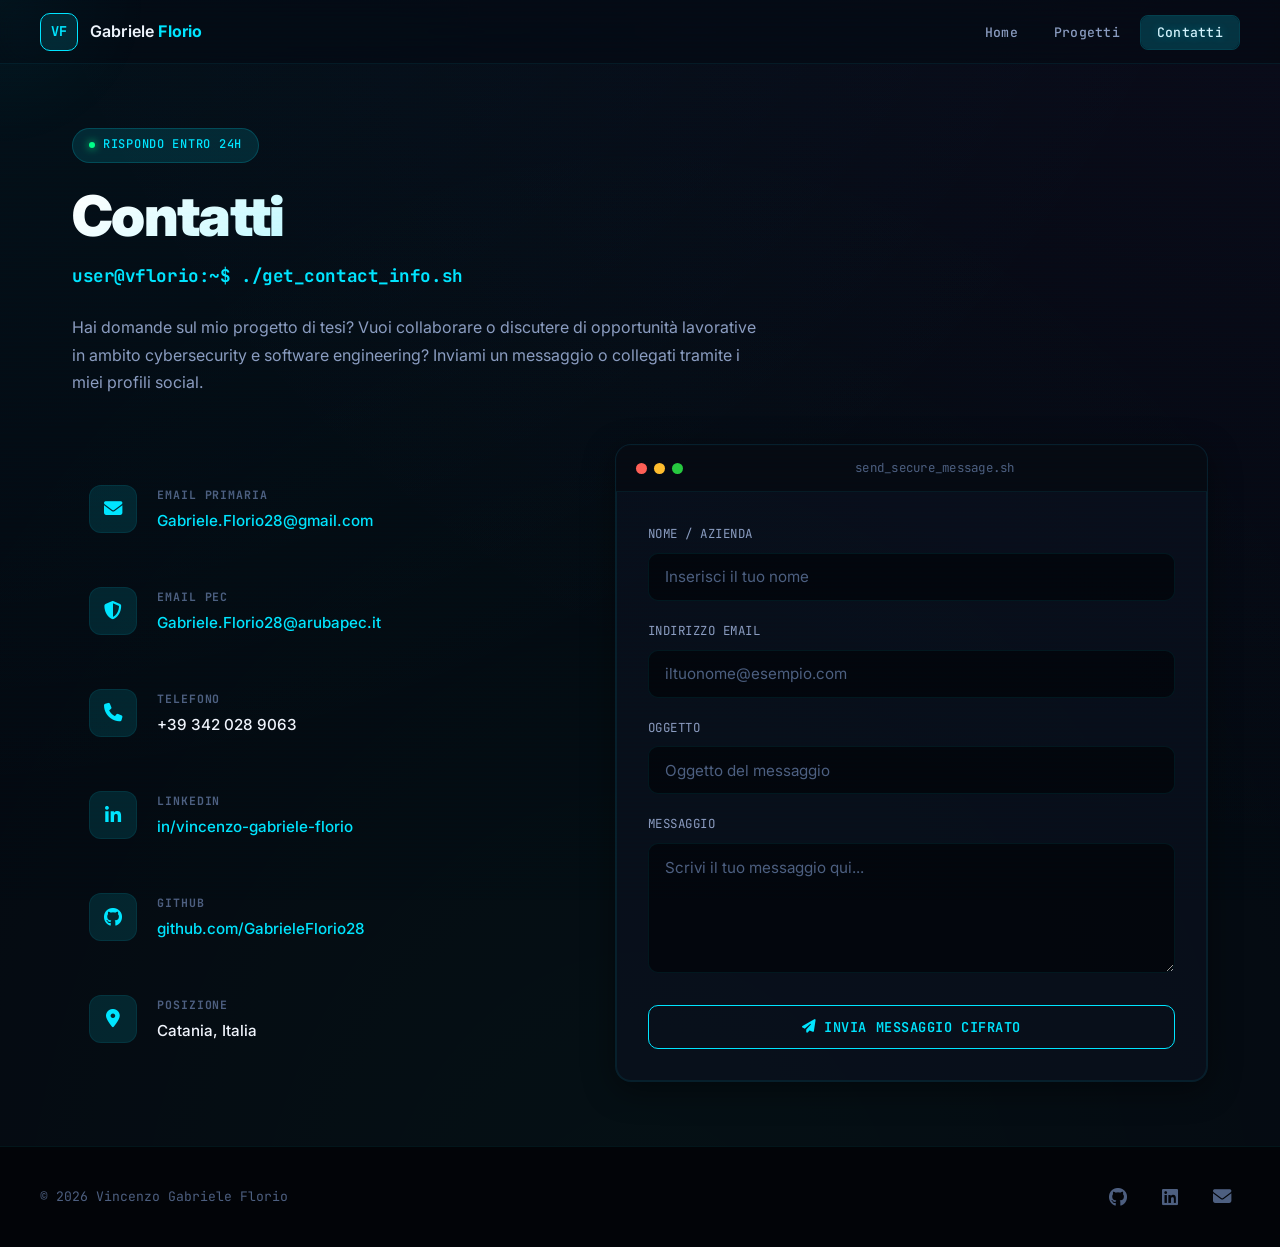
==== commit f1eb36fe: "feat: add custom CSS stylesheet and JavaScript logic alongside updated HTML pages" ====
--- a/contact.html
+++ b/contact.html
@@ -4,20 +4,21 @@
     <meta charset="UTF-8">
     <meta name="viewport" content="width=device-width, initial-scale=1.0">
     <title>Contatti | Vincenzo Gabriele Florio</title>
-    <meta name="description" content="Contatta Vincenzo Gabriele Florio, Dottore di Primo Livello in Informatica, per opportunità lavorative, collaborazioni o informazioni sul progetto Vulnerable Lab.">
+    <meta name="description" content="Contatta Vincenzo Gabriele Florio, Cybersecurity Specialist e Dottore di Primo Livello in Informatica, per opportunità lavorative, collaborazioni o informazioni sul progetto Vulnerable Lab.">
+    <meta name="author" content="Vincenzo Gabriele Florio">
     <!-- Favicon -->
     <link rel="icon" type="image/png" href="favicon.png">
-    <!-- CSS Stylesheet -->
+    <!-- CSS -->
     <link rel="stylesheet" href="css/style.css">
-    <!-- FontAwesome for Icons -->
-    <link rel="stylesheet" href="https://cdnjs.cloudflare.com/ajax/libs/font-awesome/6.4.0/css/all.min.css">
+    <!-- FontAwesome -->
+    <link rel="stylesheet" href="https://cdnjs.cloudflare.com/ajax/libs/font-awesome/6.5.0/css/all.min.css">
 </head>
 <body>
-    <!-- Background Canvas for Matrix effect -->
+    <!-- Background Canvas -->
     <canvas id="matrix-canvas"></canvas>
 
-    <!-- Header / Navigation -->
-    <header class="navbar">
+    <!-- Navigation -->
+    <header class="navbar" id="main-navbar">
         <a href="index.html" class="nav-logo">
             <div class="logo-icon">VF</div>
             <div class="logo-text">Gabriele <span class="logo-accent">Florio</span></div>
@@ -27,27 +28,31 @@
         </button>
         <ul class="nav-links" id="nav-links-list">
             <li><a href="index.html">Home</a></li>
-            <li><a href="projects.html">Progetti & Tesi</a></li>
+            <li><a href="projects.html">Progetti</a></li>
             <li><a href="contact.html" class="active">Contatti</a></li>
         </ul>
     </header>
 
     <!-- Main Content -->
     <main class="fade-in">
-        <section style="margin-bottom: 3rem;">
-            <h1 class="hero-name" style="font-size: 2.75rem;">Contatti</h1>
-            <h2 style="font-family: var(--font-mono); font-size: 1.25rem; color: var(--neon-cyan); margin-bottom: 1.5rem;">
+        <section style="margin-bottom: 3rem;" class="reveal">
+            <div class="hero-badge" style="margin-bottom: 1.5rem;">
+                <span class="pulse-dot"></span>
+                Rispondo Entro 24h
+            </div>
+            <h1 class="hero-name" style="font-size: clamp(2rem, 5vw, 3.5rem);">Contatti</h1>
+            <h2 style="font-family: var(--font-mono); font-size: 1.1rem; color: var(--neon-cyan); margin-bottom: 1.5rem;">
                 user@vflorio:~$ ./get_contact_info.sh
             </h2>
-            <p style="color: var(--text-secondary); max-width: 700px;">
+            <p style="color: var(--text-secondary); max-width: 700px; line-height: 1.7;">
                 Hai domande sul mio progetto di tesi? Vuoi collaborare o discutere di opportunità lavorative in ambito cybersecurity e software engineering? Inviami un messaggio o collegati tramite i miei profili social.
             </p>
         </section>
 
-        <!-- Contact Section Layout -->
+        <!-- Contact Layout -->
         <div class="contact-section reveal">
             
-            <!-- Left Side: Links & Social Info -->
+            <!-- Left Side: Contact Info -->
             <div>
                 <ul class="contact-info-list">
                     <!-- Email -->
@@ -118,7 +123,7 @@
                 </ul>
             </div>
 
-            <!-- Right Side: Terminal Contact Form -->
+            <!-- Right Side: Terminal Form -->
             <div class="terminal-card" style="margin-bottom: 0;">
                 <div class="terminal-header">
                     <div class="terminal-dots">
@@ -131,8 +136,8 @@
                 </div>
                 <div class="terminal-body">
                     
-                    <!-- Submission Simulation Log Panel (Initially Hidden) -->
-                    <div id="terminal-upload-log" style="display: none; font-family: var(--font-mono); font-size: 0.9rem; color: var(--neon-green); margin-bottom: 1.5rem; border: 1px solid rgba(0, 255, 102, 0.2); padding: 1rem; border-radius: 4px; background: rgba(0,255,102,0.02);">
+                    <!-- Upload Log Panel -->
+                    <div id="terminal-upload-log" style="display: none; font-family: var(--font-mono); font-size: 0.85rem; color: var(--neon-green); margin-bottom: 1.5rem; border: 1px solid rgba(0, 255, 136, 0.15); padding: 1.25rem; border-radius: 10px; background: rgba(0,255,136,0.02);">
                         <p>&gt; Initializing mail protocol...</p>
                         <p id="log-step-1" style="display: none;">&gt; Resolving SMTP endpoint... OK (mail.vflorio.it)</p>
                         <p id="log-step-2" style="display: none;">&gt; Encrypting message body (AES-256-GCM)... OK</p>
@@ -148,7 +153,7 @@
                         <i class="fa-solid fa-circle-exclamation"></i> Si è verificato un errore. Per favore compila tutti i campi richiesti.
                     </div>
 
-                    <!-- The Form -->
+                    <!-- Form -->
                     <form class="contact-form" id="contact-form-element">
                         <div class="form-group">
                             <label for="form-name">NOME / AZIENDA</label>
@@ -166,7 +171,7 @@
                             <label for="form-message">MESSAGGIO</label>
                             <textarea id="form-message" class="form-control" placeholder="Scrivi il tuo messaggio qui..." required></textarea>
                         </div>
-                        <button type="submit" class="btn btn-primary" style="margin-top: 1rem; width: 100%; justify-content: center;">
+                        <button type="submit" class="btn btn-primary" style="margin-top: 0.75rem; width: 100%; justify-content: center;" id="btn-send-message">
                             <i class="fa-solid fa-paper-plane"></i> INVIA MESSAGGIO CIFRATO
                         </button>
                     </form>
@@ -180,9 +185,9 @@
     <footer>
         <div class="footer-content">
             <div class="footer-text">
-                &copy; 2026 Vincenzo Gabriele Florio. Built with HTML/CSS/JS.
-            </div>
-            <div style="display: flex; gap: 1.5rem; font-size: 1.1rem;">
+                &copy; 2026 Vincenzo Gabriele Florio
+            </div>
+            <div class="footer-links">
                 <a href="https://github.com/GabrieleFlorio28" target="_blank" aria-label="GitHub"><i class="fa-brands fa-github"></i></a>
                 <a href="https://www.linkedin.com/in/vincenzo-gabriele-florio-73456a181/" target="_blank" aria-label="LinkedIn"><i class="fa-brands fa-linkedin"></i></a>
                 <a href="mailto:Gabriele.Florio28@gmail.com" aria-label="Email"><i class="fa-solid fa-envelope"></i></a>
@@ -190,7 +195,7 @@
         </div>
     </footer>
 
-    <!-- JS Scripts -->
+    <!-- JS -->
     <script src="js/main.js"></script>
 </body>
 </html>
--- a/css/style.css
+++ b/css/style.css
@@ -1,51 +1,67 @@
 /* 
    ==========================================================================
-   DESIGN SYSTEM - Vincenzo Gabriele Florio Portfolio
-   Theme: Cybersecurity / Tech Terminal Dark Mode with Neon Accents
+   DESIGN SYSTEM — Vincenzo Gabriele Florio | Cybersecurity Portfolio
+   Theme: Premium Dark Cyber — Glassmorphism, Neon Pulse, Terminal Aesthetic
    ========================================================================== 
 */
 
-@import url('https://fonts.googleapis.com/css2?family=Fira+Code:wght@400;500;700&family=Outfit:wght@300;400;600;800&display=swap');
-
+@import url('https://fonts.googleapis.com/css2?family=JetBrains+Mono:wght@400;500;700&family=Inter:wght@300;400;500;600;700;800;900&display=swap');
+
+/* ---------- Design Tokens ---------- */
 :root {
-    /* Color Palette */
-    --bg-darker: #050608;
-    --bg-dark: #0a0c10;
-    --bg-card: rgba(13, 17, 23, 0.7);
-    --border-color: rgba(0, 240, 255, 0.15);
-    
+    /* Surfaces */
+    --bg-void: #020408;
+    --bg-base: #060a12;
+    --bg-raised: #0b1120;
+    --bg-card: rgba(11, 17, 32, 0.65);
+    --bg-glass: rgba(11, 17, 32, 0.45);
+
     /* Neon Accents */
-    --neon-cyan: #00f0ff;
-    --neon-green: #00ff66;
-    --neon-purple: #bd00ff;
-    
-    /* Text Colors */
-    --text-primary: #f8fafc;
-    --text-secondary: #94a3b8;
-    --text-muted: #64748b;
-    
-    /* Fonts */
-    --font-sans: 'Outfit', -apple-system, BlinkMacSystemFont, "Segoe UI", Roboto, sans-serif;
-    --font-mono: 'Fira Code', 'Courier New', Courier, monospace;
-    
-    /* Box Shadows & Glows */
-    --glow-cyan: 0 0 15px rgba(0, 240, 255, 0.35);
-    --glow-green: 0 0 15px rgba(0, 255, 102, 0.35);
-    --glow-purple: 0 0 15px rgba(189, 0, 255, 0.35);
-    
-    --shadow-inset: inset 0 0 10px rgba(0, 240, 255, 0.05);
-    
-    /* Transitions */
-    --transition-fast: 0.2s cubic-bezier(0.4, 0, 0.2, 1);
-    --transition-normal: 0.3s cubic-bezier(0.4, 0, 0.2, 1);
-    --transition-smooth: 0.5s cubic-bezier(0.25, 0.46, 0.45, 0.94);
-}
-
-/* ==========================================================================
-   Base Reset & Layouts
-   ========================================================================== */
-
-* {
+    --neon-cyan: #00e5ff;
+    --neon-cyan-dim: rgba(0, 229, 255, 0.12);
+    --neon-green: #00ff88;
+    --neon-green-dim: rgba(0, 255, 136, 0.10);
+    --neon-violet: #a855f7;
+    --neon-violet-dim: rgba(168, 85, 247, 0.10);
+    --neon-red: #ff4d6a;
+    --neon-amber: #fbbf24;
+
+    /* Text */
+    --text-primary: #f0f4fc;
+    --text-secondary: #8b9cc0;
+    --text-muted: #4d5f80;
+
+    /* Borders */
+    --border-subtle: rgba(0, 229, 255, 0.08);
+    --border-medium: rgba(0, 229, 255, 0.18);
+    --border-strong: rgba(0, 229, 255, 0.35);
+
+    /* Glows */
+    --glow-cyan: 0 0 20px rgba(0, 229, 255, 0.25), 0 0 60px rgba(0, 229, 255, 0.08);
+    --glow-green: 0 0 20px rgba(0, 255, 136, 0.25), 0 0 60px rgba(0, 255, 136, 0.08);
+    --glow-violet: 0 0 20px rgba(168, 85, 247, 0.25), 0 0 60px rgba(168, 85, 247, 0.08);
+
+    /* Shadows */
+    --shadow-card: 0 8px 32px rgba(0, 0, 0, 0.45), inset 0 0 0 1px var(--border-subtle);
+    --shadow-elevated: 0 16px 64px rgba(0, 0, 0, 0.6), inset 0 0 0 1px var(--border-subtle);
+
+    /* Typography */
+    --font-sans: 'Inter', -apple-system, BlinkMacSystemFont, "Segoe UI", Roboto, sans-serif;
+    --font-mono: 'JetBrains Mono', 'Fira Code', 'Consolas', monospace;
+
+    /* Motion */
+    --ease-out: cubic-bezier(0.16, 1, 0.3, 1);
+    --ease-spring: cubic-bezier(0.34, 1.56, 0.64, 1);
+    --duration-fast: 0.15s;
+    --duration-normal: 0.3s;
+    --duration-slow: 0.6s;
+}
+
+/* ==========================================================================
+   Base Reset & Foundation
+   ========================================================================== */
+
+*, *::before, *::after {
     box-sizing: border-box;
     margin: 0;
     padding: 0;
@@ -54,87 +70,117 @@
 html {
     scroll-behavior: smooth;
     height: 100%;
+    font-size: 16px;
 }
 
 body {
-    background-color: var(--bg-dark);
+    background-color: var(--bg-base);
     color: var(--text-primary);
     font-family: var(--font-sans);
-    line-height: 1.6;
+    line-height: 1.65;
     overflow-x: hidden;
     min-height: 100vh;
     display: flex;
     flex-direction: column;
     position: relative;
-}
-
-/* Scrollbar Customization */
-::-webkit-scrollbar {
-    width: 8px;
-}
-::-webkit-scrollbar-track {
-    background: var(--bg-darker);
-}
+    -webkit-font-smoothing: antialiased;
+    -moz-osx-font-smoothing: grayscale;
+}
+
+/* Ambient gradient backdrop */
+body::before {
+    content: '';
+    position: fixed;
+    top: -50%;
+    left: -50%;
+    width: 200%;
+    height: 200%;
+    background:
+        radial-gradient(ellipse at 20% 0%, rgba(0, 229, 255, 0.06) 0%, transparent 50%),
+        radial-gradient(ellipse at 80% 10%, rgba(168, 85, 247, 0.05) 0%, transparent 50%),
+        radial-gradient(ellipse at 50% 100%, rgba(0, 255, 136, 0.03) 0%, transparent 50%);
+    z-index: 0;
+    pointer-events: none;
+    animation: ambientDrift 25s ease-in-out infinite alternate;
+}
+
+@keyframes ambientDrift {
+    0%   { transform: translate(0, 0) rotate(0deg); }
+    50%  { transform: translate(-2%, 1%) rotate(1deg); }
+    100% { transform: translate(1%, -1%) rotate(-0.5deg); }
+}
+
+/* Scanline overlay — very subtle */
+body::after {
+    content: '';
+    position: fixed;
+    inset: 0;
+    background: repeating-linear-gradient(
+        0deg,
+        transparent,
+        transparent 2px,
+        rgba(0, 229, 255, 0.008) 2px,
+        rgba(0, 229, 255, 0.008) 4px
+    );
+    z-index: 9998;
+    pointer-events: none;
+}
+
+/* Custom scrollbar */
+::-webkit-scrollbar { width: 6px; }
+::-webkit-scrollbar-track { background: var(--bg-void); }
 ::-webkit-scrollbar-thumb {
-    background: var(--border-color);
-    border-radius: 4px;
+    background: var(--border-medium);
+    border-radius: 3px;
 }
 ::-webkit-scrollbar-thumb:hover {
     background: var(--neon-cyan);
     box-shadow: var(--glow-cyan);
 }
 
-/* Background Canvas */
+/* ==========================================================================
+   Background Canvas
+   ========================================================================== */
+
 #matrix-canvas {
     position: fixed;
-    top: 0;
-    left: 0;
+    inset: 0;
     width: 100%;
     height: 100%;
-    z-index: -1;
+    z-index: 0;
     pointer-events: none;
-    opacity: 0.15; /* Subtle background pattern */
-}
-
-/* CRT Scanline Overlay Effect */
-body::after {
-    content: " ";
-    display: block;
-    position: fixed;
-    top: 0;
-    left: 0;
-    bottom: 0;
-    right: 0;
-    background: linear-gradient(rgba(18, 16, 16, 0) 50%, rgba(0, 0, 0, 0.25) 50%), linear-gradient(90deg, rgba(255, 0, 0, 0.06), rgba(0, 255, 0, 0.02), rgba(0, 0, 0, 0.06));
-    z-index: 9999;
-    background-size: 100% 4px, 6px 100%;
-    pointer-events: none;
-    opacity: 0.4;
-}
-
-/* ==========================================================================
-   Typography & Links
+    opacity: 0.08;
+}
+
+/* ==========================================================================
+   Typography
    ========================================================================== */
 
 a {
     color: var(--neon-cyan);
     text-decoration: none;
-    transition: var(--transition-fast);
+    transition: color var(--duration-fast) var(--ease-out),
+                text-shadow var(--duration-fast) var(--ease-out);
 }
 
 a:hover {
+    color: #fff;
+    text-shadow: 0 0 12px rgba(0, 229, 255, 0.4);
+}
+
+h1, h2, h3, h4, h5, h6 {
+    font-weight: 700;
+    letter-spacing: -0.025em;
     color: var(--text-primary);
-    text-shadow: var(--glow-cyan);
-}
-
-h1, h2, h3, h4, h5, h6 {
-    font-weight: 600;
-    letter-spacing: -0.02em;
+}
+
+code, pre, .terminal-text {
+    font-family: var(--font-mono);
+}
+
+::selection {
+    background: rgba(0, 229, 255, 0.2);
     color: var(--text-primary);
-}
-
-code, pre, .terminal-text {
-    font-family: var(--font-mono);
 }
 
 /* ==========================================================================
@@ -145,125 +191,159 @@
     position: sticky;
     top: 0;
     z-index: 1000;
-    background: rgba(5, 6, 8, 0.8);
-    backdrop-filter: blur(12px);
-    border-bottom: 1px solid var(--border-color);
-    padding: 1rem 2rem;
+    background: rgba(6, 10, 18, 0.75);
+    backdrop-filter: blur(20px) saturate(1.5);
+    -webkit-backdrop-filter: blur(20px) saturate(1.5);
+    border-bottom: 1px solid var(--border-subtle);
+    padding: 0 2.5rem;
+    height: 64px;
     display: flex;
     justify-content: space-between;
     align-items: center;
-    box-shadow: 0 4px 30px rgba(0, 0, 0, 0.5);
-}
-
-/* ==========================================================================
-   Nav Logo - Stylized Initials
-   ========================================================================== */
-
+    transition: background var(--duration-normal) var(--ease-out),
+                box-shadow var(--duration-normal) var(--ease-out);
+}
+
+.navbar.scrolled {
+    background: rgba(6, 10, 18, 0.92);
+    box-shadow: 0 4px 30px rgba(0, 0, 0, 0.4);
+}
+
+/* Logo */
 .nav-logo {
     display: flex;
     align-items: center;
-    gap: 0.6rem;
+    gap: 0.75rem;
     text-decoration: none;
     position: relative;
+    z-index: 2;
 }
 
 .nav-logo .logo-icon {
-    width: 36px;
-    height: 36px;
-    border: 2px solid var(--neon-cyan);
-    border-radius: 8px;
+    width: 38px;
+    height: 38px;
+    border: 1.5px solid var(--neon-cyan);
+    border-radius: 10px;
     display: flex;
     align-items: center;
     justify-content: center;
     font-family: var(--font-mono);
-    font-size: 0.95rem;
+    font-size: 0.85rem;
     font-weight: 700;
     color: var(--neon-cyan);
-    background: rgba(0, 240, 255, 0.06);
-    transition: var(--transition-normal);
+    background: var(--neon-cyan-dim);
+    transition: all var(--duration-normal) var(--ease-spring);
     position: relative;
     overflow: hidden;
 }
 
-.nav-logo .logo-icon::before {
+.nav-logo .logo-icon::after {
+    content: '';
+    position: absolute;
+    inset: -50%;
+    background: conic-gradient(from 0deg, transparent, var(--neon-cyan), transparent);
+    opacity: 0;
+    transition: opacity var(--duration-normal) var(--ease-out);
+    animation: spinGlow 4s linear infinite;
+}
+
+@keyframes spinGlow {
+    100% { transform: rotate(360deg); }
+}
+
+.nav-logo:hover .logo-icon {
+    box-shadow: var(--glow-cyan);
+    transform: scale(1.08);
+    border-color: var(--neon-cyan);
+}
+
+.nav-logo:hover .logo-icon::after {
+    opacity: 0.15;
+}
+
+.nav-logo .logo-text {
+    font-family: var(--font-sans);
+    font-weight: 600;
+    font-size: 1rem;
+    color: var(--text-primary);
+    letter-spacing: 0.01em;
+}
+
+.nav-logo .logo-text .logo-accent {
+    color: var(--neon-cyan);
+    font-weight: 700;
+}
+
+/* Nav Links */
+.nav-links {
+    display: flex;
+    list-style: none;
+    gap: 0.25rem;
+}
+
+.nav-links li a {
+    font-family: var(--font-mono);
+    font-size: 0.82rem;
+    font-weight: 500;
+    color: var(--text-secondary);
+    padding: 0.5rem 1rem;
+    border-radius: 8px;
+    position: relative;
+    transition: all var(--duration-normal) var(--ease-out);
+    letter-spacing: 0.02em;
+}
+
+.nav-links li a::before {
     content: '';
     position: absolute;
     inset: 0;
-    background: linear-gradient(135deg, rgba(0, 240, 255, 0.15), transparent);
+    border-radius: 8px;
+    background: var(--neon-cyan-dim);
     opacity: 0;
-    transition: var(--transition-normal);
-}
-
-.nav-logo:hover .logo-icon {
-    box-shadow: var(--glow-cyan);
-    border-color: var(--neon-cyan);
-    transform: scale(1.05);
-}
-
-.nav-logo:hover .logo-icon::before {
+    transition: opacity var(--duration-fast) var(--ease-out);
+}
+
+.nav-links li a:hover,
+.nav-links li a.active {
+    color: var(--neon-cyan);
+    text-shadow: 0 0 10px rgba(0, 229, 255, 0.3);
+}
+
+.nav-links li a:hover::before,
+.nav-links li a.active::before {
     opacity: 1;
 }
 
-.nav-logo .logo-text {
-    font-family: var(--font-sans);
-    font-weight: 600;
-    font-size: 1.05rem;
+.nav-links li a.active {
     color: var(--text-primary);
-    letter-spacing: 0.02em;
-    transition: var(--transition-fast);
-}
-
-.nav-logo .logo-text .logo-accent {
-    color: var(--neon-cyan);
-    font-weight: 700;
-}
-
-.nav-logo:hover .logo-text {
-    text-shadow: 0 0 8px rgba(0, 240, 255, 0.15);
-}
-
-.nav-links {
-    display: flex;
-    list-style: none;
-    gap: 2rem;
-}
-
-.nav-links a {
-    font-family: var(--font-mono);
-    font-size: 0.95rem;
-    color: var(--text-secondary);
-    position: relative;
-    padding: 0.25rem 0;
-}
-
-.nav-links a::before {
-    content: "> ";
-    color: var(--neon-cyan);
-    opacity: 0;
-    transition: var(--transition-fast);
-}
-
-.nav-links a:hover, .nav-links a.active {
-    color: var(--neon-cyan);
-    text-shadow: var(--glow-cyan);
-}
-
-.nav-links a:hover::before, .nav-links a.active::before {
-    opacity: 1;
-}
-
-/* Mobile Nav Toggle */
+    background: rgba(0, 229, 255, 0.08);
+    border: 1px solid var(--border-medium);
+}
+
+/* Mobile Toggle */
 .nav-toggle {
     display: none;
     background: none;
-    border: none;
+    border: 1px solid var(--border-medium);
+    border-radius: 8px;
     color: var(--text-primary);
-    font-size: 1.5rem;
+    font-size: 1.15rem;
     cursor: pointer;
-}
-
-/* ==========================================================================
-   Main Containers & Grid Layouts
+    width: 40px;
+    height: 40px;
+    align-items: center;
+    justify-content: center;
+    transition: all var(--duration-fast) var(--ease-out);
+}
+
+.nav-toggle:hover {
+    border-color: var(--neon-cyan);
+    color: var(--neon-cyan);
+    box-shadow: var(--glow-cyan);
+}
+
+/* ==========================================================================
+   Layout Containers
    ========================================================================== */
 
 main {
@@ -271,7 +351,9 @@
     max-width: 1200px;
     width: 100%;
     margin: 0 auto;
-    padding: 3rem 2rem;
+    padding: 4rem 2rem;
+    position: relative;
+    z-index: 1;
 }
 
 .container-flex-center {
@@ -279,118 +361,169 @@
     flex-direction: column;
     justify-content: center;
     align-items: center;
-    min-height: 70vh;
+    min-height: 75vh;
     text-align: center;
-}
-
-/* ==========================================================================
-   Terminal Card Layouts
-   ========================================================================== */
-
-.terminal-card {
-    background: var(--bg-card);
-    border: 1px solid var(--border-color);
-    border-radius: 8px;
-    overflow: hidden;
-    box-shadow: 0 10px 30px rgba(0, 0, 0, 0.5), var(--shadow-inset);
-    backdrop-filter: blur(8px);
-    transition: var(--transition-smooth);
-    margin-bottom: 2rem;
-}
-
-.terminal-card:hover {
-    border-color: rgba(0, 240, 255, 0.4);
-    box-shadow: 0 15px 40px rgba(0, 0, 0, 0.6), 0 0 20px rgba(0, 240, 255, 0.1);
-    transform: translateY(-2px);
-}
-
-.terminal-header {
-    background: rgba(10, 12, 16, 0.95);
-    border-bottom: 1px solid var(--border-color);
-    padding: 0.75rem 1.25rem;
-    display: flex;
-    justify-content: space-between;
-    align-items: center;
-}
-
-.terminal-dots {
-    display: flex;
-    gap: 6px;
-}
-
-.dot {
-    width: 12px;
-    height: 12px;
+    padding: 2rem 0;
+}
+
+/* ==========================================================================
+   Hero Section
+   ========================================================================== */
+
+.hero-badge {
+    display: inline-flex;
+    align-items: center;
+    gap: 0.5rem;
+    padding: 0.4rem 1rem;
+    background: var(--neon-cyan-dim);
+    border: 1px solid var(--border-medium);
+    border-radius: 100px;
+    font-family: var(--font-mono);
+    font-size: 0.75rem;
+    font-weight: 500;
+    color: var(--neon-cyan);
+    margin-bottom: 1.5rem;
+    letter-spacing: 0.06em;
+    text-transform: uppercase;
+    animation: badgePulse 3s ease-in-out infinite;
+}
+
+.hero-badge .pulse-dot {
+    width: 6px;
+    height: 6px;
     border-radius: 50%;
-    transition: var(--transition-fast);
-}
-
-.terminal-card:hover .dot {
-    box-shadow: 0 0 6px currentColor;
-}
-
-.dot.red { background-color: #ff5f56; color: #ff5f56; }
-.dot.yellow { background-color: #ffbd2e; color: #ffbd2e; }
-.dot.green { background-color: #27c93f; color: #27c93f; }
-
-.terminal-title {
-    font-family: var(--font-mono);
-    font-size: 0.8rem;
-    color: var(--text-muted);
-    letter-spacing: 0.02em;
-    opacity: 0.7;
-}
-
-.terminal-body {
-    padding: 1.75rem;
-    position: relative;
-}
-
-/* ==========================================================================
-   Hero Section & Home Styles
-   ========================================================================== */
+    background: var(--neon-green);
+    box-shadow: 0 0 8px var(--neon-green);
+    animation: dotPulse 2s ease-in-out infinite;
+}
+
+@keyframes dotPulse {
+    0%, 100% { opacity: 1; transform: scale(1); }
+    50% { opacity: 0.5; transform: scale(0.8); }
+}
+
+@keyframes badgePulse {
+    0%, 100% { box-shadow: 0 0 0 0 rgba(0, 229, 255, 0); }
+    50% { box-shadow: 0 0 0 6px rgba(0, 229, 255, 0.06); }
+}
 
 .hero-name {
-    font-size: clamp(2.5rem, 6vw, 4.5rem);
-    font-weight: 800;
-    line-height: 1.1;
+    font-size: clamp(2.8rem, 7vw, 5rem);
+    font-weight: 900;
+    line-height: 1.05;
     margin-bottom: 1rem;
-    background: linear-gradient(135deg, #fff 30%, var(--neon-cyan) 100%);
+    background: linear-gradient(135deg, #ffffff 0%, var(--neon-cyan) 50%, var(--neon-violet) 100%);
+    background-size: 200% 200%;
     -webkit-background-clip: text;
     -webkit-text-fill-color: transparent;
-    animation: heroGlow 3s ease-in-out infinite alternate;
-}
-
-@keyframes heroGlow {
-    0% { filter: drop-shadow(0 0 0px transparent); }
-    100% { filter: drop-shadow(0 0 20px rgba(0, 240, 255, 0.15)); }
+    background-clip: text;
+    animation: gradientShift 6s ease-in-out infinite alternate;
+    letter-spacing: -0.03em;
+}
+
+@keyframes gradientShift {
+    0%   { background-position: 0% 50%; }
+    100% { background-position: 100% 50%; }
 }
 
 .hero-subtitle {
     font-family: var(--font-mono);
-    font-size: clamp(1rem, 2.5vw, 1.5rem);
+    font-size: clamp(0.95rem, 2.5vw, 1.35rem);
     color: var(--neon-green);
-    text-shadow: 0 0 8px rgba(0, 255, 102, 0.2);
-    margin-bottom: 1.5rem;
+    text-shadow: 0 0 12px rgba(0, 255, 136, 0.2);
+    margin-bottom: 1.75rem;
     min-height: 2.2rem;
 }
 
 .hero-desc {
-    max-width: 600px;
+    max-width: 620px;
     color: var(--text-secondary);
     font-size: 1.1rem;
+    line-height: 1.7;
     margin-bottom: 2.5rem;
-}
-
-/* ==========================================================================
-   Scroll-Triggered Reveal Animations
+    font-weight: 400;
+}
+
+/* ==========================================================================
+   Buttons
+   ========================================================================== */
+
+.btn-group {
+    display: flex;
+    gap: 1rem;
+    justify-content: center;
+    flex-wrap: wrap;
+}
+
+.btn {
+    font-family: var(--font-mono);
+    padding: 0.75rem 1.75rem;
+    border-radius: 10px;
+    font-size: 0.85rem;
+    font-weight: 600;
+    letter-spacing: 0.04em;
+    cursor: pointer;
+    transition: all var(--duration-normal) var(--ease-spring);
+    position: relative;
+    overflow: hidden;
+    display: inline-flex;
+    align-items: center;
+    gap: 0.5rem;
+    text-transform: uppercase;
+}
+
+.btn::before {
+    content: '';
+    position: absolute;
+    top: 0;
+    left: -100%;
+    width: 100%;
+    height: 100%;
+    background: linear-gradient(90deg, transparent, rgba(255, 255, 255, 0.06), transparent);
+    transition: left 0.5s var(--ease-out);
+}
+
+.btn:hover::before {
+    left: 100%;
+}
+
+.btn-primary {
+    background: transparent;
+    border: 1px solid var(--neon-cyan);
+    color: var(--neon-cyan);
+    box-shadow: inset 0 0 0 0 var(--neon-cyan);
+}
+
+.btn-primary:hover {
+    background: var(--neon-cyan);
+    color: var(--bg-void);
+    box-shadow: var(--glow-cyan);
+    transform: translateY(-2px);
+    text-shadow: none;
+}
+
+.btn-secondary {
+    background: transparent;
+    border: 1px solid var(--neon-violet);
+    color: var(--neon-violet);
+}
+
+.btn-secondary:hover {
+    background: var(--neon-violet);
+    color: var(--text-primary);
+    box-shadow: var(--glow-violet);
+    transform: translateY(-2px);
+}
+
+/* ==========================================================================
+   Scroll-Reveal Animations
    ========================================================================== */
 
 .reveal {
     opacity: 0;
-    transform: translateY(30px);
-    transition: opacity 0.7s cubic-bezier(0.25, 0.46, 0.45, 0.94),
-                transform 0.7s cubic-bezier(0.25, 0.46, 0.45, 0.94);
+    transform: translateY(40px);
+    transition: opacity 0.8s var(--ease-out),
+                transform 0.8s var(--ease-out);
 }
 
 .reveal.visible {
@@ -398,7 +531,6 @@
     transform: translateY(0);
 }
 
-/* Stagger children for sequential entrance */
 .stagger-children .reveal:nth-child(1) { transition-delay: 0.05s; }
 .stagger-children .reveal:nth-child(2) { transition-delay: 0.12s; }
 .stagger-children .reveal:nth-child(3) { transition-delay: 0.19s; }
@@ -406,78 +538,117 @@
 .stagger-children .reveal:nth-child(5) { transition-delay: 0.33s; }
 .stagger-children .reveal:nth-child(6) { transition-delay: 0.40s; }
 
-/* Interactive Buttons */
-.btn-group {
-    display: flex;
-    gap: 1.5rem;
-    justify-content: center;
-    flex-wrap: wrap;
-}
-
-.btn {
-    font-family: var(--font-mono);
-    padding: 0.8rem 1.8rem;
-    border-radius: 4px;
-    font-size: 0.95rem;
-    font-weight: 600;
-    text-transform: uppercase;
-    letter-spacing: 0.05em;
-    cursor: pointer;
-    transition: var(--transition-normal);
+/* ==========================================================================
+   Terminal Card — Glassmorphism Panel
+   ========================================================================== */
+
+.terminal-card {
+    background: var(--bg-card);
+    border: 1px solid var(--border-subtle);
+    border-radius: 16px;
+    overflow: hidden;
+    box-shadow: var(--shadow-card);
+    backdrop-filter: blur(16px) saturate(1.3);
+    -webkit-backdrop-filter: blur(16px) saturate(1.3);
+    transition: all var(--duration-slow) var(--ease-out);
+    margin-bottom: 2.5rem;
     position: relative;
-    overflow: hidden;
-    display: inline-flex;
-    align-items: center;
-    gap: 0.5rem;
-}
-
-/* Button shimmer effect on hover */
-.btn::after {
+}
+
+.terminal-card::before {
     content: '';
     position: absolute;
     top: 0;
-    left: -100%;
-    width: 100%;
-    height: 100%;
-    background: linear-gradient(90deg, transparent, rgba(255,255,255,0.08), transparent);
-    transition: left 0.5s ease;
-}
-
-.btn:hover::after {
-    left: 100%;
-}
-
-.btn-primary {
-    background: transparent;
-    border: 1px solid var(--neon-cyan);
-    color: var(--neon-cyan);
-    box-shadow: inset 0 0 4px rgba(0, 240, 255, 0.2);
-}
-
-.btn-primary:hover {
-    background: var(--neon-cyan);
-    color: var(--bg-darker);
-    box-shadow: var(--glow-cyan);
-    text-shadow: none;
-    transform: translateY(-1px);
-}
-
-.btn-secondary {
-    background: transparent;
-    border: 1px solid var(--neon-purple);
-    color: var(--neon-purple);
-    box-shadow: inset 0 0 4px rgba(189, 0, 255, 0.2);
-}
-
-.btn-secondary:hover {
-    background: var(--neon-purple);
-    color: var(--text-primary);
-    box-shadow: var(--glow-purple);
-    transform: translateY(-1px);
-}
-
-/* ==========================================================================
-   Skills Grid — Creative Redesign
+    left: 0;
+    right: 0;
+    height: 1px;
+    background: linear-gradient(90deg, transparent, var(--neon-cyan), var(--neon-violet), transparent);
+    opacity: 0;
+    transition: opacity var(--duration-normal) var(--ease-out);
+}
+
+.terminal-card:hover {
+    border-color: var(--border-medium);
+    box-shadow: var(--shadow-elevated), 0 0 30px rgba(0, 229, 255, 0.04);
+    transform: translateY(-3px);
+}
+
+.terminal-card:hover::before {
+    opacity: 0.6;
+}
+
+.terminal-header {
+    background: rgba(6, 10, 18, 0.9);
+    border-bottom: 1px solid var(--border-subtle);
+    padding: 0.8rem 1.25rem;
+    display: flex;
+    justify-content: space-between;
+    align-items: center;
+}
+
+.terminal-dots {
+    display: flex;
+    gap: 7px;
+}
+
+.dot {
+    width: 11px;
+    height: 11px;
+    border-radius: 50%;
+    transition: all var(--duration-fast) var(--ease-out);
+}
+
+.terminal-card:hover .dot {
+    box-shadow: 0 0 8px currentColor;
+}
+
+.dot.red    { background: #ff5f56; color: #ff5f56; }
+.dot.yellow { background: #ffbd2e; color: #ffbd2e; }
+.dot.green  { background: #27c93f; color: #27c93f; }
+
+.terminal-title {
+    font-family: var(--font-mono);
+    font-size: 0.78rem;
+    color: var(--text-muted);
+    letter-spacing: 0.02em;
+}
+
+.terminal-body {
+    padding: 2rem;
+    position: relative;
+}
+
+/* ==========================================================================
+   Section Titles
+   ========================================================================== */
+
+.section-title {
+    font-family: var(--font-mono);
+    font-size: 1.5rem;
+    color: var(--neon-cyan);
+    margin-bottom: 2rem;
+    display: flex;
+    align-items: center;
+    gap: 0.75rem;
+    position: relative;
+}
+
+.section-title::before {
+    content: "//";
+    color: var(--neon-violet);
+    font-weight: 700;
+}
+
+.section-title::after {
+    content: '';
+    flex: 1;
+    height: 1px;
+    background: linear-gradient(90deg, var(--border-medium), transparent);
+    margin-left: 1rem;
+}
+
+/* ==========================================================================
+   Skills Grid
    ========================================================================== */
 
 .skills-section {
@@ -485,38 +656,24 @@
     width: 100%;
 }
 
-.section-title {
-    font-family: var(--font-mono);
-    font-size: 1.75rem;
-    color: var(--neon-cyan);
-    margin-bottom: 2rem;
-    display: flex;
-    align-items: center;
-    gap: 0.75rem;
-}
-
-.section-title::before {
-    content: "##";
-    color: var(--neon-purple);
-}
-
 .skills-grid {
     display: grid;
     grid-template-columns: repeat(auto-fill, minmax(280px, 1fr));
-    gap: 1.5rem;
+    gap: 1.25rem;
 }
 
 .skill-category {
-    background: rgba(13, 17, 23, 0.4);
-    border: 1px solid rgba(255, 255, 255, 0.05);
-    border-radius: 8px;
-    padding: 1.5rem;
-    transition: var(--transition-smooth);
+    background: var(--bg-glass);
+    border: 1px solid var(--border-subtle);
+    border-radius: 14px;
+    padding: 1.75rem;
+    transition: all var(--duration-slow) var(--ease-out);
     position: relative;
     overflow: hidden;
-}
-
-/* Animated gradient border on hover */
+    backdrop-filter: blur(12px);
+    -webkit-backdrop-filter: blur(12px);
+}
+
 .skill-category::before {
     content: '';
     position: absolute;
@@ -524,22 +681,22 @@
     left: 0;
     right: 0;
     height: 2px;
-    background: linear-gradient(90deg, var(--neon-cyan), var(--neon-purple), var(--neon-green));
+    background: linear-gradient(90deg, var(--neon-cyan), var(--neon-violet), var(--neon-green));
     background-size: 200% 100%;
     opacity: 0;
-    transition: opacity var(--transition-normal);
-    animation: gradientSlide 3s linear infinite;
+    transition: opacity var(--duration-normal) var(--ease-out);
+    animation: gradientSlide 4s linear infinite;
 }
 
 @keyframes gradientSlide {
-    0% { background-position: 0% 0%; }
+    0%   { background-position: 0% 0%; }
     100% { background-position: 200% 0%; }
 }
 
 .skill-category:hover {
-    border-color: rgba(0, 240, 255, 0.25);
-    transform: translateY(-4px);
-    box-shadow: 0 12px 30px rgba(0, 0, 0, 0.4), 0 0 15px rgba(0, 240, 255, 0.06);
+    border-color: var(--border-medium);
+    transform: translateY(-6px);
+    box-shadow: 0 20px 40px rgba(0, 0, 0, 0.3), 0 0 20px rgba(0, 229, 255, 0.05);
 }
 
 .skill-category:hover::before {
@@ -548,64 +705,62 @@
 
 .skill-category h3 {
     font-family: var(--font-mono);
-    font-size: 1rem;
+    font-size: 0.95rem;
     margin-bottom: 1.25rem;
     color: var(--neon-green);
-    border-bottom: 1px solid rgba(255, 255, 255, 0.05);
-    padding-bottom: 0.5rem;
+    border-bottom: 1px solid rgba(255, 255, 255, 0.04);
+    padding-bottom: 0.6rem;
     display: flex;
     align-items: center;
     gap: 0.5rem;
 }
 
 .skill-category h3 i {
-    font-size: 0.95rem;
-    color: var(--neon-cyan);
-    transition: var(--transition-fast);
+    font-size: 0.9rem;
+    color: var(--neon-cyan);
+    transition: all var(--duration-normal) var(--ease-out);
 }
 
 .skill-category:hover h3 i {
     text-shadow: var(--glow-cyan);
-    transform: scale(1.15);
+    transform: scale(1.2) rotate(-5deg);
 }
 
 .skills-tags {
     display: flex;
     flex-wrap: wrap;
-    gap: 0.6rem;
+    gap: 0.5rem;
 }
 
 .skill-tag {
-    background: rgba(0, 240, 255, 0.04);
-    border: 1px solid rgba(0, 240, 255, 0.12);
-    color: var(--text-primary);
-    padding: 0.4rem 0.85rem;
-    border-radius: 20px;
-    font-size: 0.82rem;
-    font-family: var(--font-mono);
-    transition: all var(--transition-normal);
+    background: rgba(0, 229, 255, 0.04);
+    border: 1px solid rgba(0, 229, 255, 0.1);
+    color: var(--text-secondary);
+    padding: 0.35rem 0.8rem;
+    border-radius: 100px;
+    font-size: 0.78rem;
+    font-family: var(--font-mono);
+    transition: all var(--duration-normal) var(--ease-spring);
     cursor: default;
-    position: relative;
 }
 
 .skill-tag:hover {
     border-color: var(--neon-cyan);
-    background: rgba(0, 240, 255, 0.1);
-    box-shadow: 0 0 12px rgba(0, 240, 255, 0.18);
-    color: var(--neon-cyan);
-    transform: translateY(-2px) scale(1.04);
-}
-
-/* ==========================================================================
-   Timeline Section (Education & Experience)
+    background: rgba(0, 229, 255, 0.12);
+    box-shadow: 0 0 15px rgba(0, 229, 255, 0.12);
+    color: var(--neon-cyan);
+    transform: translateY(-2px) scale(1.05);
+}
+
+/* ==========================================================================
+   Timeline
    ========================================================================== */
 
 .timeline-container {
     display: flex;
     flex-direction: column;
-    gap: 0;
     position: relative;
-    padding-left: 2rem;
+    padding-left: 2.5rem;
 }
 
 .timeline-container::before {
@@ -615,62 +770,58 @@
     top: 0.5rem;
     bottom: 0.5rem;
     width: 2px;
-    background: linear-gradient(180deg, var(--neon-green), var(--neon-purple), var(--text-muted));
+    background: linear-gradient(180deg, var(--neon-green), var(--neon-violet), var(--text-muted));
     border-radius: 2px;
 }
 
 .timeline-item {
     position: relative;
-    padding: 1.25rem 0;
-    padding-left: 1.25rem;
-    transition: var(--transition-normal);
+    padding: 1.5rem 0;
+    padding-left: 1.5rem;
+    transition: all var(--duration-normal) var(--ease-out);
 }
 
 .timeline-item::before {
     content: '';
     position: absolute;
-    left: -2rem;
-    top: 1.65rem;
+    left: -2.5rem;
+    top: 1.85rem;
     width: 12px;
     height: 12px;
     border-radius: 50%;
     border: 2px solid var(--neon-cyan);
-    background: var(--bg-dark);
-    transition: var(--transition-normal);
+    background: var(--bg-base);
+    transition: all var(--duration-normal) var(--ease-spring);
     z-index: 1;
     transform: translateX(-5px);
 }
 
+.timeline-item:hover {
+    padding-left: 2rem;
+}
+
 .timeline-item:hover::before {
     background: var(--neon-cyan);
-    box-shadow: 0 0 12px rgba(0, 240, 255, 0.5);
-}
-
-.timeline-item.education::before {
-    border-color: var(--neon-green);
-}
-
+    box-shadow: 0 0 16px rgba(0, 229, 255, 0.5);
+    transform: translateX(-5px) scale(1.3);
+}
+
+.timeline-item.education::before { border-color: var(--neon-green); }
 .timeline-item.education:hover::before {
     background: var(--neon-green);
-    box-shadow: 0 0 12px rgba(0, 255, 102, 0.5);
-}
-
-.timeline-item.work::before {
-    border-color: var(--neon-purple);
-}
-
+    box-shadow: 0 0 16px rgba(0, 255, 136, 0.5);
+}
+
+.timeline-item.work::before { border-color: var(--neon-violet); }
 .timeline-item.work:hover::before {
-    background: var(--neon-purple);
-    box-shadow: 0 0 12px rgba(189, 0, 255, 0.5);
-}
-
-.timeline-item.highschool::before {
-    border-color: var(--text-muted);
-}
-
+    background: var(--neon-violet);
+    box-shadow: 0 0 16px rgba(168, 85, 247, 0.5);
+}
+
+.timeline-item.highschool::before { border-color: var(--text-muted); }
 .timeline-item.highschool:hover::before {
     background: var(--text-muted);
-    box-shadow: 0 0 12px rgba(100, 116, 139, 0.4);
+    box-shadow: 0 0 16px rgba(77, 95, 128, 0.4);
 }
 
 .timeline-header {
@@ -684,18 +835,18 @@
 
 .timeline-header h3 {
     font-family: var(--font-mono);
-    font-size: 1.1rem;
+    font-size: 1.05rem;
     color: var(--text-primary);
 }
 
 .timeline-date {
     font-family: var(--font-mono);
-    font-size: 0.82rem;
+    font-size: 0.78rem;
     color: var(--text-muted);
-    background: rgba(255, 255, 255, 0.04);
-    padding: 0.2rem 0.6rem;
-    border-radius: 4px;
-    border: 1px solid rgba(255, 255, 255, 0.06);
+    background: rgba(0, 229, 255, 0.05);
+    padding: 0.2rem 0.7rem;
+    border-radius: 100px;
+    border: 1px solid var(--border-subtle);
 }
 
 .timeline-role {
@@ -710,18 +861,18 @@
     padding: 0;
     display: flex;
     flex-direction: column;
-    gap: 0.3rem;
+    gap: 0.35rem;
 }
 
 .timeline-details li {
     color: var(--text-secondary);
-    font-size: 0.9rem;
-    padding-left: 1rem;
+    font-size: 0.88rem;
+    padding-left: 1.25rem;
     position: relative;
 }
 
 .timeline-details li::before {
-    content: '›';
+    content: '▸';
     position: absolute;
     left: 0;
     color: var(--neon-cyan);
@@ -729,7 +880,7 @@
 }
 
 /* ==========================================================================
-   Projects & Thesis Page Styles
+   Projects & Thesis Page
    ========================================================================== */
 
 .project-hero {
@@ -739,47 +890,46 @@
 .project-meta-grid {
     display: grid;
     grid-template-columns: repeat(auto-fit, minmax(200px, 1fr));
-    gap: 1.5rem;
+    gap: 1.25rem;
     margin-top: 2rem;
-    background: rgba(5, 6, 8, 0.5);
-    padding: 1.5rem;
-    border-radius: 6px;
-    border: 1px dashed rgba(255, 255, 255, 0.1);
+    background: var(--bg-glass);
+    backdrop-filter: blur(12px);
+    -webkit-backdrop-filter: blur(12px);
+    padding: 1.75rem;
+    border-radius: 14px;
+    border: 1px solid var(--border-subtle);
 }
 
 .meta-item {
-    font-size: 0.95rem;
+    font-size: 0.92rem;
+    color: var(--text-secondary);
 }
 
 .meta-item strong {
     display: block;
     color: var(--neon-cyan);
     font-family: var(--font-mono);
-    font-size: 0.85rem;
-    margin-bottom: 0.25rem;
+    font-size: 0.72rem;
+    margin-bottom: 0.3rem;
+    text-transform: uppercase;
+    letter-spacing: 0.08em;
 }
 
 .lab-section {
     display: grid;
     grid-template-columns: 1.2fr 0.8fr;
-    gap: 2.5rem;
+    gap: 2rem;
     align-items: start;
     margin-top: 3rem;
 }
 
-@media (max-width: 992px) {
-    .lab-section {
-        grid-template-columns: 1fr;
-    }
-}
-
-/* SVG Interactive Network Diagram CSS */
+/* SVG Diagram */
 .diagram-container {
-    background: #06080b;
-    border: 1px solid var(--border-color);
-    border-radius: 8px;
-    padding: 1rem;
-    box-shadow: var(--shadow-inset);
+    background: rgba(2, 4, 8, 0.8);
+    border: 1px solid var(--border-subtle);
+    border-radius: 14px;
+    padding: 1.25rem;
+    box-shadow: var(--shadow-card);
     height: 100%;
     min-height: 400px;
     display: flex;
@@ -796,21 +946,21 @@
 
 .diagram-caption {
     font-family: var(--font-mono);
-    font-size: 0.8rem;
+    font-size: 0.75rem;
     color: var(--text-muted);
     text-align: center;
     margin-top: 0.75rem;
 }
 
-/* Interactive SVG styling */
+/* SVG Nodes */
 .svg-node {
     cursor: pointer;
-    transition: transform 0.2s ease;
+    transition: transform var(--duration-fast) var(--ease-out);
 }
 
 .svg-node circle {
     stroke-width: 2px;
-    transition: var(--transition-fast);
+    transition: all var(--duration-normal) var(--ease-out);
 }
 
 .svg-node text {
@@ -822,15 +972,14 @@
     user-select: none;
 }
 
-/* Active & Hover states for SVG nodes */
 .svg-node:hover circle {
     stroke-width: 3px;
-    filter: drop-shadow(0px 0px 8px currentColor);
+    filter: drop-shadow(0px 0px 10px currentColor);
 }
 
 .svg-node.active circle {
     stroke-width: 4px;
-    filter: drop-shadow(0px 0px 12px currentColor);
+    filter: drop-shadow(0px 0px 16px currentColor);
 }
 
 .svg-edge {
@@ -839,12 +988,10 @@
 }
 
 @keyframes dash {
-    to {
-        stroke-dashoffset: -100;
-    }
-}
-
-/* Details Panel next to diagram */
+    to { stroke-dashoffset: -100; }
+}
+
+/* Details Panel */
 .details-panel {
     display: flex;
     flex-direction: column;
@@ -858,8 +1005,8 @@
     align-items: center;
     height: 300px;
     color: var(--text-muted);
-    border: 1px dashed rgba(255, 255, 255, 0.05);
-    border-radius: 6px;
+    border: 1px dashed rgba(255, 255, 255, 0.06);
+    border-radius: 12px;
     text-align: center;
     padding: 2rem;
 }
@@ -867,66 +1014,78 @@
 .placeholder-detail i {
     font-size: 2.5rem;
     margin-bottom: 1rem;
-    color: var(--border-color);
+    color: var(--border-medium);
 }
 
 .active-detail {
     display: none;
-    animation: fadeIn var(--transition-normal);
+    animation: panelFadeIn 0.4s var(--ease-out);
 }
 
 .active-detail.show {
     display: block;
 }
 
+@keyframes panelFadeIn {
+    from { opacity: 0; transform: translateY(12px); }
+    to { opacity: 1; transform: translateY(0); }
+}
+
 .detail-header {
-    border-bottom: 1px solid rgba(255, 255, 255, 0.1);
+    border-bottom: 1px solid rgba(255, 255, 255, 0.08);
     padding-bottom: 0.75rem;
     margin-bottom: 1rem;
 }
 
 .detail-header h3 {
-    font-size: 1.5rem;
+    font-size: 1.35rem;
     color: var(--neon-cyan);
 }
 
 .detail-network {
     font-family: var(--font-mono);
-    font-size: 0.85rem;
-    color: var(--neon-purple);
+    font-size: 0.82rem;
+    color: var(--neon-violet);
     margin-top: 0.25rem;
 }
 
 .detail-desc {
     color: var(--text-secondary);
-    font-size: 0.95rem;
+    font-size: 0.92rem;
     margin-bottom: 1.25rem;
+    line-height: 1.65;
 }
 
 .detail-tech-stack {
     display: flex;
     gap: 0.5rem;
     margin-bottom: 1.5rem;
+    flex-wrap: wrap;
 }
 
 .detail-vuln-box {
-    background: rgba(255, 95, 86, 0.05);
-    border: 1px solid rgba(255, 95, 86, 0.2);
-    border-radius: 4px;
-    padding: 1rem;
-    font-family: var(--font-mono);
-    font-size: 0.85rem;
+    background: rgba(255, 77, 106, 0.04);
+    border: 1px solid rgba(255, 77, 106, 0.15);
+    border-radius: 10px;
+    padding: 1.25rem;
+    font-family: var(--font-mono);
+    font-size: 0.82rem;
     margin-bottom: 1.5rem;
+    line-height: 1.6;
+    color: var(--text-secondary);
 }
 
 .detail-vuln-box strong {
-    color: #ff5f56;
+    color: var(--neon-red);
     display: block;
     margin-bottom: 0.5rem;
-}
-
-/* ==========================================================================
-   Contact Page Styles
+    font-size: 0.75rem;
+    letter-spacing: 0.06em;
+    text-transform: uppercase;
+}
+
+/* ==========================================================================
+   Contact Page
    ========================================================================== */
 
 .contact-section {
@@ -936,232 +1095,364 @@
     margin-top: 2rem;
 }
 
+.contact-info-list {
+    list-style: none;
+    display: flex;
+    flex-direction: column;
+    gap: 1.25rem;
+    margin-top: 1.5rem;
+}
+
+.contact-item {
+    display: flex;
+    align-items: center;
+    gap: 1.25rem;
+    padding: 1rem;
+    border-radius: 12px;
+    border: 1px solid transparent;
+    transition: all var(--duration-normal) var(--ease-out);
+}
+
+.contact-item:hover {
+    transform: translateX(8px);
+    background: var(--bg-glass);
+    border-color: var(--border-subtle);
+}
+
+.contact-icon {
+    width: 48px;
+    height: 48px;
+    background: var(--neon-cyan-dim);
+    border: 1px solid var(--border-subtle);
+    border-radius: 12px;
+    display: flex;
+    align-items: center;
+    justify-content: center;
+    font-size: 1.15rem;
+    color: var(--neon-cyan);
+    transition: all var(--duration-normal) var(--ease-spring);
+    flex-shrink: 0;
+}
+
+.contact-item:hover .contact-icon {
+    border-color: var(--neon-cyan);
+    box-shadow: var(--glow-cyan);
+    background: rgba(0, 229, 255, 0.15);
+    transform: scale(1.1) rotate(-3deg);
+}
+
+.contact-text h4 {
+    font-family: var(--font-mono);
+    font-size: 0.72rem;
+    color: var(--text-muted);
+    letter-spacing: 0.08em;
+    text-transform: uppercase;
+    margin-bottom: 0.2rem;
+}
+
+.contact-text p,
+.contact-text a {
+    font-size: 0.95rem;
+    font-weight: 500;
+}
+
+/* Form */
+.contact-form {
+    display: flex;
+    flex-direction: column;
+    gap: 1.25rem;
+}
+
+.form-group {
+    display: flex;
+    flex-direction: column;
+    gap: 0.5rem;
+}
+
+.form-group label {
+    font-family: var(--font-mono);
+    font-size: 0.78rem;
+    color: var(--text-secondary);
+    letter-spacing: 0.04em;
+    text-transform: uppercase;
+}
+
+.form-control {
+    background: rgba(2, 4, 8, 0.7);
+    border: 1px solid var(--border-subtle);
+    border-radius: 10px;
+    padding: 0.85rem 1rem;
+    color: var(--text-primary);
+    font-family: var(--font-sans);
+    font-size: 0.95rem;
+    transition: all var(--duration-normal) var(--ease-out);
+}
+
+.form-control::placeholder {
+    color: var(--text-muted);
+}
+
+.form-control:focus {
+    outline: none;
+    border-color: var(--neon-cyan);
+    box-shadow: 0 0 0 3px rgba(0, 229, 255, 0.08), var(--glow-cyan);
+}
+
+textarea.form-control {
+    resize: vertical;
+    min-height: 130px;
+}
+
+/* Alerts */
+.alert {
+    padding: 0.85rem 1rem;
+    border-radius: 10px;
+    font-family: var(--font-mono);
+    font-size: 0.82rem;
+    display: none;
+}
+
+.alert-success {
+    background: var(--neon-green-dim);
+    border: 1px solid rgba(0, 255, 136, 0.25);
+    color: var(--neon-green);
+}
+
+.alert-error {
+    background: rgba(255, 77, 106, 0.06);
+    border: 1px solid rgba(255, 77, 106, 0.25);
+    color: var(--neon-red);
+}
+
+/* ==========================================================================
+   Footer
+   ========================================================================== */
+
+footer {
+    border-top: 1px solid var(--border-subtle);
+    background: var(--bg-void);
+    padding: 2rem;
+    text-align: center;
+    font-size: 0.82rem;
+    color: var(--text-muted);
+    position: relative;
+    z-index: 1;
+}
+
+.footer-content {
+    max-width: 1200px;
+    margin: 0 auto;
+    display: flex;
+    justify-content: space-between;
+    align-items: center;
+    flex-wrap: wrap;
+    gap: 1rem;
+}
+
+.footer-text {
+    font-family: var(--font-mono);
+}
+
+.footer-links {
+    display: flex;
+    gap: 1rem;
+    font-size: 1.15rem;
+}
+
+.footer-links a {
+    color: var(--text-muted);
+    transition: all var(--duration-normal) var(--ease-out);
+    width: 36px;
+    height: 36px;
+    display: flex;
+    align-items: center;
+    justify-content: center;
+    border-radius: 10px;
+    border: 1px solid transparent;
+}
+
+.footer-links a:hover {
+    color: var(--neon-cyan);
+    border-color: var(--border-medium);
+    background: var(--neon-cyan-dim);
+    box-shadow: var(--glow-cyan);
+    transform: translateY(-2px);
+}
+
+/* ==========================================================================
+   Animations & Utilities
+   ========================================================================== */
+
+@keyframes fadeIn {
+    from { opacity: 0; transform: translateY(12px); }
+    to   { opacity: 1; transform: translateY(0); }
+}
+
+.fade-in {
+    animation: fadeIn 0.7s var(--ease-out) forwards;
+}
+
+/* Typing cursor */
+.typing-cursor::after {
+    content: "▌";
+    animation: blink 1s step-end infinite;
+    color: var(--neon-green);
+    font-weight: 400;
+}
+
+@keyframes blink {
+    from, to { opacity: 1; }
+    50% { opacity: 0; }
+}
+
+/* Floating animation */
+@keyframes float {
+    0%, 100% { transform: translateY(0px); }
+    50% { transform: translateY(-10px); }
+}
+
+/* Pulse */
+@keyframes pulse {
+    0%, 100% { opacity: 1; }
+    50% { opacity: 0.6; }
+}
+
+/* ==========================================================================
+   Cyber Stats Row (Home page)
+   ========================================================================== */
+
+.cyber-stats {
+    display: grid;
+    grid-template-columns: repeat(auto-fit, minmax(160px, 1fr));
+    gap: 1rem;
+    margin-top: 3rem;
+    margin-bottom: 1rem;
+    width: 100%;
+    max-width: 700px;
+}
+
+.stat-item {
+    text-align: center;
+    padding: 1.5rem 1rem;
+    background: var(--bg-glass);
+    border: 1px solid var(--border-subtle);
+    border-radius: 14px;
+    backdrop-filter: blur(12px);
+    -webkit-backdrop-filter: blur(12px);
+    transition: all var(--duration-normal) var(--ease-out);
+}
+
+.stat-item:hover {
+    border-color: var(--border-medium);
+    transform: translateY(-4px);
+    box-shadow: 0 10px 30px rgba(0, 0, 0, 0.3);
+}
+
+.stat-number {
+    font-family: var(--font-mono);
+    font-size: 2rem;
+    font-weight: 700;
+    color: var(--neon-cyan);
+    display: block;
+    margin-bottom: 0.25rem;
+    text-shadow: 0 0 20px rgba(0, 229, 255, 0.2);
+}
+
+.stat-label {
+    font-family: var(--font-mono);
+    font-size: 0.7rem;
+    color: var(--text-muted);
+    text-transform: uppercase;
+    letter-spacing: 0.08em;
+}
+
+/* ==========================================================================
+   Responsive Breakpoints
+   ========================================================================== */
+
+@media (max-width: 992px) {
+    .lab-section {
+        grid-template-columns: 1fr;
+    }
+}
+
 @media (max-width: 868px) {
     .contact-section {
         grid-template-columns: 1fr;
     }
 }
 
-.contact-info-list {
-    list-style: none;
-    display: flex;
-    flex-direction: column;
-    gap: 1.5rem;
-    margin-top: 1.5rem;
-}
-
-.contact-item {
-    display: flex;
-    align-items: center;
-    gap: 1.25rem;
-    transition: var(--transition-normal);
-}
-
-.contact-item:hover {
-    transform: translateX(6px);
-}
-
-.contact-icon {
-    width: 48px;
-    height: 48px;
-    background: rgba(0, 240, 255, 0.05);
-    border: 1px solid var(--border-color);
-    border-radius: 8px;
-    display: flex;
-    align-items: center;
-    justify-content: center;
-    font-size: 1.25rem;
-    color: var(--neon-cyan);
-    transition: var(--transition-normal);
-    flex-shrink: 0;
-}
-
-.contact-item:hover .contact-icon {
-    border-color: var(--neon-cyan);
-    box-shadow: var(--glow-cyan);
-    color: var(--text-primary);
-    background: rgba(0, 240, 255, 0.1);
-}
-
-.contact-text h4 {
-    font-family: var(--font-mono);
-    font-size: 0.85rem;
-    color: var(--text-muted);
-}
-
-.contact-text p, .contact-text a {
-    font-size: 1rem;
-    font-weight: 500;
-}
-
-/* Form Styles */
-.contact-form {
-    display: flex;
-    flex-direction: column;
-    gap: 1.25rem;
-}
-
-.form-group {
-    display: flex;
-    flex-direction: column;
-    gap: 0.5rem;
-}
-
-.form-group label {
-    font-family: var(--font-mono);
-    font-size: 0.85rem;
-    color: var(--text-secondary);
-}
-
-.form-control {
-    background: rgba(5, 6, 8, 0.8);
-    border: 1px solid var(--border-color);
-    border-radius: 4px;
-    padding: 0.8rem 1rem;
-    color: var(--text-primary);
-    font-family: var(--font-sans);
-    font-size: 0.95rem;
-    transition: var(--transition-fast);
-}
-
-.form-control:focus {
-    outline: none;
-    border-color: var(--neon-cyan);
-    box-shadow: 0 0 10px rgba(0, 240, 255, 0.15), var(--shadow-inset);
-}
-
-textarea.form-control {
-    resize: vertical;
-    min-height: 120px;
-}
-
-/* Form feedback alerts */
-.alert {
-    padding: 0.8rem 1rem;
-    border-radius: 4px;
-    font-family: var(--font-mono);
-    font-size: 0.85rem;
-    display: none;
-}
-
-.alert-success {
-    background: rgba(0, 255, 102, 0.05);
-    border: 1px solid rgba(0, 255, 102, 0.3);
-    color: var(--neon-green);
-}
-
-.alert-error {
-    background: rgba(255, 95, 86, 0.05);
-    border: 1px solid rgba(255, 95, 86, 0.3);
-    color: #ff5f56;
-}
-
-/* ==========================================================================
-   Footer Layout
-   ========================================================================== */
-
-footer {
-    border-top: 1px solid rgba(255, 255, 255, 0.05);
-    background: var(--bg-darker);
-    padding: 2rem;
-    text-align: center;
-    font-size: 0.85rem;
-    color: var(--text-muted);
-}
-
-.footer-content {
-    max-width: 1200px;
-    margin: 0 auto;
-    display: flex;
-    justify-content: space-between;
-    align-items: center;
-    flex-wrap: wrap;
-    gap: 1rem;
-}
-
-@media (max-width: 600px) {
-    .footer-content {
-        flex-direction: column;
-    }
-}
-
-.footer-text {
-    font-family: var(--font-mono);
-}
-
-/* ==========================================================================
-   Animations & Utilities
-   ========================================================================== */
-
-@keyframes fadeIn {
-    from { opacity: 0; transform: translateY(8px); }
-    to { opacity: 1; transform: translateY(0); }
-}
-
-.fade-in {
-    animation: fadeIn 0.6s cubic-bezier(0.25, 0.46, 0.45, 0.94) forwards;
-}
-
-/* Typing Cursor Effect */
-.typing-cursor::after {
-    content: "_";
-    animation: blink 1s step-end infinite;
-    color: var(--neon-green);
-}
-
-@keyframes blink {
-    from, to { opacity: 1; }
-    50% { opacity: 0; }
-}
-
-/* Floating glow for ambient decoration */
-@keyframes float {
-    0%, 100% { transform: translateY(0px); }
-    50% { transform: translateY(-8px); }
-}
-
-/* Pulse animation for active states */
-@keyframes pulse {
-    0%, 100% { opacity: 1; }
-    50% { opacity: 0.6; }
-}
-
-/* Mobile Media Queries Adjustments */
 @media (max-width: 768px) {
     .navbar {
-        padding: 1rem;
-    }
-    
+        padding: 0 1rem;
+        height: 58px;
+    }
+
     .nav-links {
-        display: none; /* In a real project we'd use JS to toggle, but we keep links responsive */
+        display: none;
         flex-direction: column;
         position: absolute;
         top: 100%;
         left: 0;
         width: 100%;
-        background: rgba(5, 6, 8, 0.95);
-        padding: 1.5rem;
-        border-bottom: 1px solid var(--border-color);
-        gap: 1.25rem;
-    }
-    
+        background: rgba(6, 10, 18, 0.97);
+        backdrop-filter: blur(20px);
+        -webkit-backdrop-filter: blur(20px);
+        padding: 1rem;
+        border-bottom: 1px solid var(--border-subtle);
+        gap: 0.25rem;
+    }
+
     .nav-links.show {
         display: flex;
-    }
-    
+        animation: slideDown 0.3s var(--ease-out);
+    }
+
+    @keyframes slideDown {
+        from { opacity: 0; transform: translateY(-8px); }
+        to { opacity: 1; transform: translateY(0); }
+    }
+
     .nav-toggle {
-        display: block;
-    }
-    
+        display: flex;
+    }
+
     main {
-        padding: 2rem 1rem;
+        padding: 2.5rem 1rem;
+    }
+
+    .hero-name {
+        font-size: clamp(2rem, 8vw, 3rem);
     }
 
     .timeline-container {
-        padding-left: 1.5rem;
+        padding-left: 2rem;
     }
 
     .timeline-item::before {
-        left: -1.5rem;
-    }
-}
+        left: -2rem;
+    }
+
+    .skills-grid {
+        grid-template-columns: 1fr;
+    }
+
+    .cyber-stats {
+        grid-template-columns: repeat(2, 1fr);
+    }
+}
+
+@media (max-width: 600px) {
+    .footer-content {
+        flex-direction: column;
+    }
+
+    .btn-group {
+        flex-direction: column;
+        align-items: stretch;
+    }
+
+    .btn {
+        justify-content: center;
+    }
+}
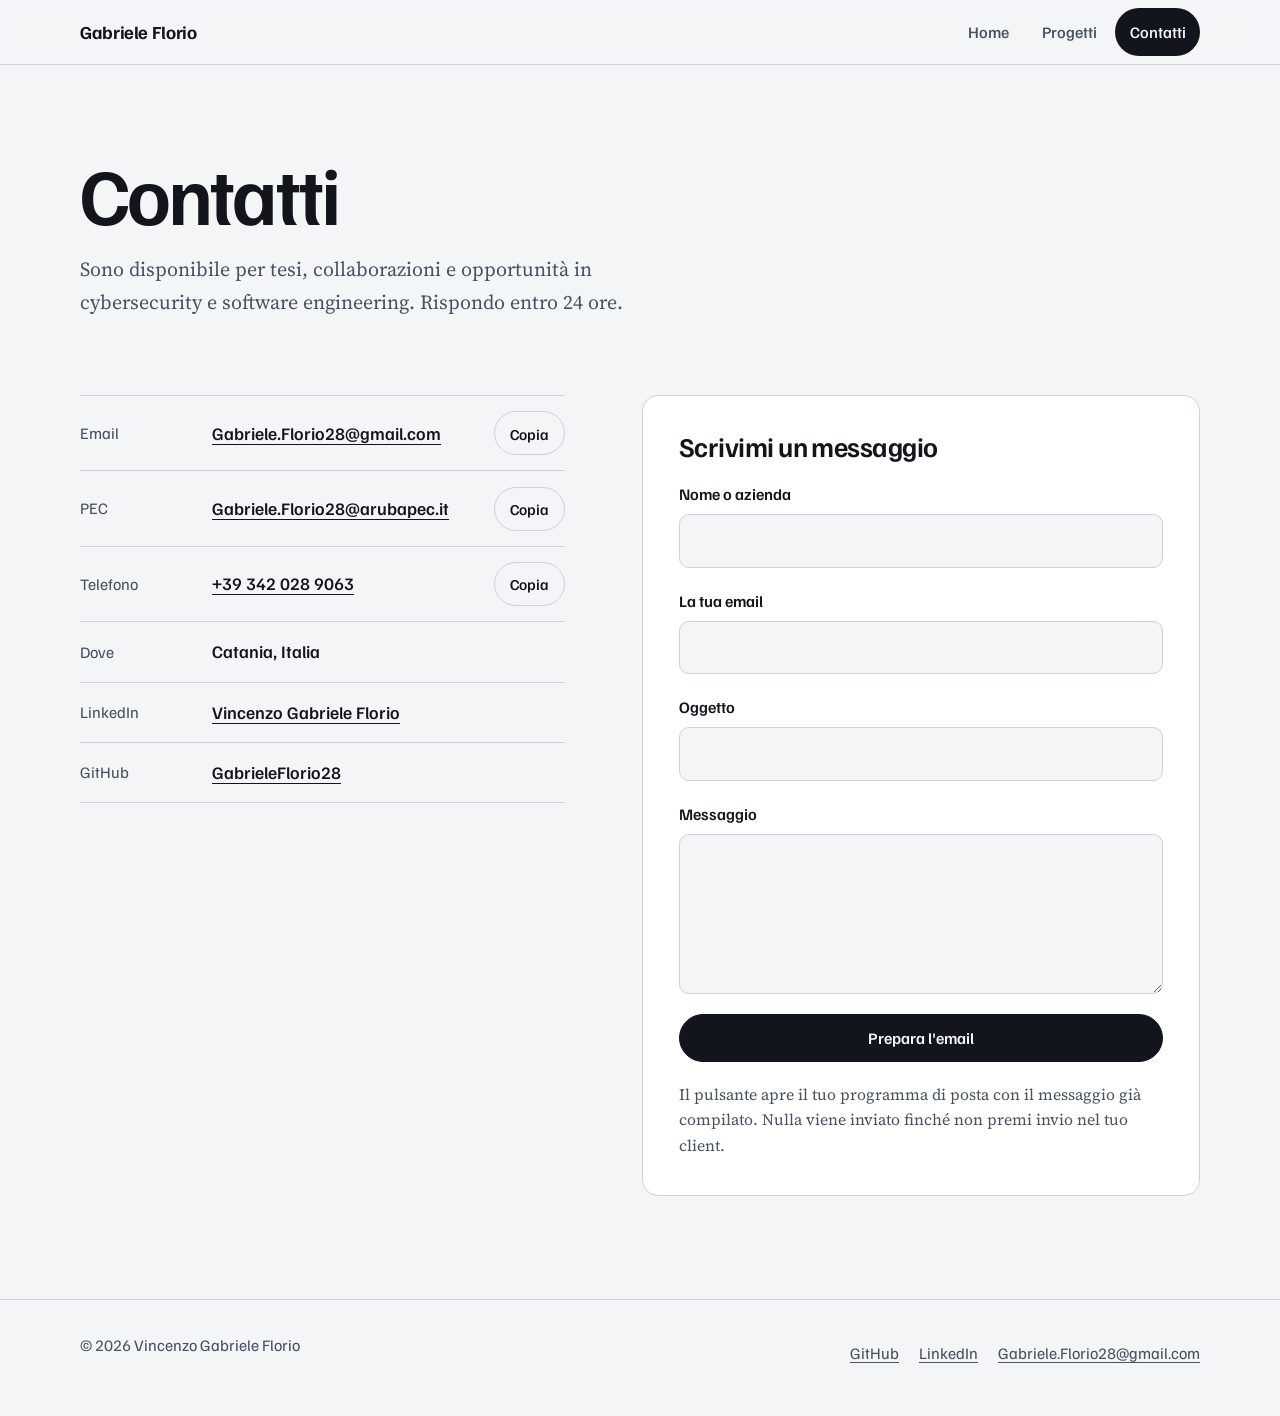
==== commit 14eef561: "refactor: rewrite portfolio website with modern responsive layout and interactive design" ====
--- a/contact.html
+++ b/contact.html
@@ -1,201 +1,115 @@
 <!DOCTYPE html>
 <html lang="it">
 <head>
-    <meta charset="UTF-8">
-    <meta name="viewport" content="width=device-width, initial-scale=1.0">
-    <title>Contatti | Vincenzo Gabriele Florio</title>
-    <meta name="description" content="Contatta Vincenzo Gabriele Florio, Cybersecurity Specialist e Dottore di Primo Livello in Informatica, per opportunità lavorative, collaborazioni o informazioni sul progetto Vulnerable Lab.">
-    <meta name="author" content="Vincenzo Gabriele Florio">
-    <!-- Favicon -->
-    <link rel="icon" type="image/png" href="favicon.png">
-    <!-- CSS -->
-    <link rel="stylesheet" href="css/style.css">
-    <!-- FontAwesome -->
-    <link rel="stylesheet" href="https://cdnjs.cloudflare.com/ajax/libs/font-awesome/6.5.0/css/all.min.css">
+  <meta charset="UTF-8">
+  <meta name="viewport" content="width=device-width, initial-scale=1">
+  <title>Contatti | Vincenzo Gabriele Florio</title>
+  <meta name="description" content="Contatta Vincenzo Gabriele Florio per tesi, collaborazioni e opportunità in cybersecurity e software engineering. Rispondo entro 24 ore.">
+  <meta name="author" content="Vincenzo Gabriele Florio">
+  <meta name="color-scheme" content="light dark">
+  <link rel="icon" href="favicon.svg" type="image/svg+xml">
+  <link rel="icon" href="favicon.png" type="image/png">
+  <link rel="preconnect" href="https://fonts.googleapis.com">
+  <link rel="preconnect" href="https://fonts.gstatic.com" crossorigin>
+  <link href="https://fonts.googleapis.com/css2?family=Familjen+Grotesk:wght@400..700&family=Source+Serif+4:opsz,wght@8..60,400..700&display=swap" rel="stylesheet">
+  <link rel="stylesheet" href="css/style.css">
 </head>
 <body>
-    <!-- Background Canvas -->
-    <canvas id="matrix-canvas"></canvas>
+  <a class="skip-link" href="#main">Vai al contenuto</a>
 
-    <!-- Navigation -->
-    <header class="navbar" id="main-navbar">
-        <a href="index.html" class="nav-logo">
-            <div class="logo-icon">VF</div>
-            <div class="logo-text">Gabriele <span class="logo-accent">Florio</span></div>
-        </a>
-        <button class="nav-toggle" aria-label="Toggle navigation menu" id="nav-toggle-btn">
-            <i class="fa-solid fa-bars"></i>
-        </button>
-        <ul class="nav-links" id="nav-links-list">
-            <li><a href="index.html">Home</a></li>
-            <li><a href="projects.html">Progetti</a></li>
-            <li><a href="contact.html" class="active">Contatti</a></li>
-        </ul>
-    </header>
+  <header class="site-header">
+    <div class="wrap">
+      <a class="brand" href="index.html">Gabriele Florio</a>
+      <nav class="nav" aria-label="Principale">
+        <a href="index.html">Home</a>
+        <a href="projects.html">Progetti</a>
+        <a href="contact.html" aria-current="page">Contatti</a>
+      </nav>
+    </div>
+  </header>
 
-    <!-- Main Content -->
-    <main class="fade-in">
-        <section style="margin-bottom: 3rem;" class="reveal">
-            <div class="hero-badge" style="margin-bottom: 1.5rem;">
-                <span class="pulse-dot"></span>
-                Rispondo Entro 24h
-            </div>
-            <h1 class="hero-name" style="font-size: clamp(2rem, 5vw, 3.5rem);">Contatti</h1>
-            <h2 style="font-family: var(--font-mono); font-size: 1.1rem; color: var(--neon-cyan); margin-bottom: 1.5rem;">
-                user@vflorio:~$ ./get_contact_info.sh
-            </h2>
-            <p style="color: var(--text-secondary); max-width: 700px; line-height: 1.7;">
-                Hai domande sul mio progetto di tesi? Vuoi collaborare o discutere di opportunità lavorative in ambito cybersecurity e software engineering? Inviami un messaggio o collegati tramite i miei profili social.
-            </p>
-        </section>
+  <main id="main">
+    <section class="page-head">
+      <div class="wrap">
+        <h1>Contatti</h1>
+        <p class="lede">Sono disponibile per tesi, collaborazioni e opportunità in cybersecurity e software engineering. Rispondo entro 24 ore.</p>
+      </div>
+    </section>
 
-        <!-- Contact Layout -->
-        <div class="contact-section reveal">
-            
-            <!-- Left Side: Contact Info -->
-            <div>
-                <ul class="contact-info-list">
-                    <!-- Email -->
-                    <li class="contact-item">
-                        <div class="contact-icon">
-                            <i class="fa-solid fa-envelope"></i>
-                        </div>
-                        <div class="contact-text">
-                            <h4>EMAIL PRIMARIA</h4>
-                            <p><a href="mailto:Gabriele.Florio28@gmail.com">Gabriele.Florio28@gmail.com</a></p>
-                        </div>
-                    </li>
+    <section class="section" style="border-top:0; padding-top:0">
+      <div class="wrap contact-grid">
+        <div>
+          <ul class="contact-list">
+            <li>
+              <span class="k">Email</span>
+              <a class="v" href="mailto:Gabriele.Florio28@gmail.com">Gabriele.Florio28@gmail.com</a>
+              <button class="copy-btn" type="button" data-copy="Gabriele.Florio28@gmail.com" aria-label="Copia l'indirizzo email">Copia</button>
+            </li>
+            <li>
+              <span class="k">PEC</span>
+              <a class="v" href="mailto:Gabriele.Florio28@arubapec.it">Gabriele.Florio28@arubapec.it</a>
+              <button class="copy-btn" type="button" data-copy="Gabriele.Florio28@arubapec.it" aria-label="Copia l'indirizzo PEC">Copia</button>
+            </li>
+            <li>
+              <span class="k">Telefono</span>
+              <a class="v" href="tel:+393420289063">+39 342 028 9063</a>
+              <button class="copy-btn" type="button" data-copy="+39 342 028 9063" aria-label="Copia il numero di telefono">Copia</button>
+            </li>
+            <li>
+              <span class="k">Dove</span>
+              <span class="v">Catania, Italia</span>
+              <span></span>
+            </li>
+            <li>
+              <span class="k">LinkedIn</span>
+              <a class="v" href="https://www.linkedin.com/in/vincenzo-gabriele-florio-73456a181/" rel="noopener">Vincenzo Gabriele Florio</a>
+              <span></span>
+            </li>
+            <li>
+              <span class="k">GitHub</span>
+              <a class="v" href="https://github.com/GabrieleFlorio28" rel="noopener">GabrieleFlorio28</a>
+              <span></span>
+            </li>
+          </ul>
+          <p class="sr-only" role="status" aria-live="polite" data-copy-status></p>
+        </div>
 
-                    <!-- PEC -->
-                    <li class="contact-item">
-                        <div class="contact-icon">
-                            <i class="fa-solid fa-shield-halved"></i>
-                        </div>
-                        <div class="contact-text">
-                            <h4>EMAIL PEC</h4>
-                            <p><a href="mailto:Gabriele.Florio28@arubapec.it">Gabriele.Florio28@arubapec.it</a></p>
-                        </div>
-                    </li>
+        <form class="form" data-mailto-form novalidate>
+          <h2>Scrivimi un messaggio</h2>
+          <div class="field">
+            <label for="nome">Nome o azienda</label>
+            <input id="nome" name="nome" type="text" autocomplete="name" required>
+          </div>
+          <div class="field">
+            <label for="email">La tua email</label>
+            <input id="email" name="email" type="email" autocomplete="email" required>
+          </div>
+          <div class="field">
+            <label for="oggetto">Oggetto</label>
+            <input id="oggetto" name="oggetto" type="text" required>
+          </div>
+          <div class="field">
+            <label for="messaggio">Messaggio</label>
+            <textarea id="messaggio" name="messaggio" required></textarea>
+          </div>
+          <button class="btn btn-solid" type="submit">Prepara l'email</button>
+          <p class="form-note" data-form-note>Il pulsante apre il tuo programma di posta con il messaggio già compilato. Nulla viene inviato finché non premi invio nel tuo client.</p>
+        </form>
+      </div>
+    </section>
+  </main>
 
-                    <!-- Phone -->
-                    <li class="contact-item">
-                        <div class="contact-icon">
-                            <i class="fa-solid fa-phone"></i>
-                        </div>
-                        <div class="contact-text">
-                            <h4>TELEFONO</h4>
-                            <p>+39 342 028 9063</p>
-                        </div>
-                    </li>
+  <footer class="site-footer">
+    <div class="wrap">
+      <span>© <span data-year>2026</span> Vincenzo Gabriele Florio</span>
+      <ul>
+        <li><a href="https://github.com/GabrieleFlorio28" rel="noopener">GitHub</a></li>
+        <li><a href="https://www.linkedin.com/in/vincenzo-gabriele-florio-73456a181/" rel="noopener">LinkedIn</a></li>
+        <li><a href="mailto:Gabriele.Florio28@gmail.com">Gabriele.Florio28@gmail.com</a></li>
+      </ul>
+    </div>
+  </footer>
 
-                    <!-- LinkedIn -->
-                    <li class="contact-item">
-                        <div class="contact-icon">
-                            <i class="fa-brands fa-linkedin-in"></i>
-                        </div>
-                        <div class="contact-text">
-                            <h4>LINKEDIN</h4>
-                            <p><a href="https://www.linkedin.com/in/vincenzo-gabriele-florio-73456a181/" target="_blank">in/vincenzo-gabriele-florio</a></p>
-                        </div>
-                    </li>
-
-                    <!-- GitHub -->
-                    <li class="contact-item">
-                        <div class="contact-icon">
-                            <i class="fa-brands fa-github"></i>
-                        </div>
-                        <div class="contact-text">
-                            <h4>GITHUB</h4>
-                            <p><a href="https://github.com/GabrieleFlorio28" target="_blank">github.com/GabrieleFlorio28</a></p>
-                        </div>
-                    </li>
-
-                    <!-- Location -->
-                    <li class="contact-item">
-                        <div class="contact-icon">
-                            <i class="fa-solid fa-location-dot"></i>
-                        </div>
-                        <div class="contact-text">
-                            <h4>POSIZIONE</h4>
-                            <p>Catania, Italia</p>
-                        </div>
-                    </li>
-                </ul>
-            </div>
-
-            <!-- Right Side: Terminal Form -->
-            <div class="terminal-card" style="margin-bottom: 0;">
-                <div class="terminal-header">
-                    <div class="terminal-dots">
-                        <span class="dot red"></span>
-                        <span class="dot yellow"></span>
-                        <span class="dot green"></span>
-                    </div>
-                    <div class="terminal-title">send_secure_message.sh</div>
-                    <div></div>
-                </div>
-                <div class="terminal-body">
-                    
-                    <!-- Upload Log Panel -->
-                    <div id="terminal-upload-log" style="display: none; font-family: var(--font-mono); font-size: 0.85rem; color: var(--neon-green); margin-bottom: 1.5rem; border: 1px solid rgba(0, 255, 136, 0.15); padding: 1.25rem; border-radius: 10px; background: rgba(0,255,136,0.02);">
-                        <p>&gt; Initializing mail protocol...</p>
-                        <p id="log-step-1" style="display: none;">&gt; Resolving SMTP endpoint... OK (mail.vflorio.it)</p>
-                        <p id="log-step-2" style="display: none;">&gt; Encrypting message body (AES-256-GCM)... OK</p>
-                        <p id="log-step-3" style="display: none;">&gt; Sending secure payload packet... OK</p>
-                        <p id="log-step-4" style="display: none;">&gt; Connection closed. Transmission COMPLETE.</p>
-                    </div>
-
-                    <!-- Alerts -->
-                    <div class="alert alert-success" id="form-alert-success" style="margin-bottom: 1.25rem;">
-                        <i class="fa-solid fa-circle-check"></i> Messaggio trasmesso con successo! Risponderò appena possibile.
-                    </div>
-                    <div class="alert alert-error" id="form-alert-error" style="margin-bottom: 1.25rem;">
-                        <i class="fa-solid fa-circle-exclamation"></i> Si è verificato un errore. Per favore compila tutti i campi richiesti.
-                    </div>
-
-                    <!-- Form -->
-                    <form class="contact-form" id="contact-form-element">
-                        <div class="form-group">
-                            <label for="form-name">NOME / AZIENDA</label>
-                            <input type="text" id="form-name" class="form-control" placeholder="Inserisci il tuo nome" required>
-                        </div>
-                        <div class="form-group">
-                            <label for="form-email">INDIRIZZO EMAIL</label>
-                            <input type="email" id="form-email" class="form-control" placeholder="iltuonome@esempio.com" required>
-                        </div>
-                        <div class="form-group">
-                            <label for="form-subject">OGGETTO</label>
-                            <input type="text" id="form-subject" class="form-control" placeholder="Oggetto del messaggio" required>
-                        </div>
-                        <div class="form-group">
-                            <label for="form-message">MESSAGGIO</label>
-                            <textarea id="form-message" class="form-control" placeholder="Scrivi il tuo messaggio qui..." required></textarea>
-                        </div>
-                        <button type="submit" class="btn btn-primary" style="margin-top: 0.75rem; width: 100%; justify-content: center;" id="btn-send-message">
-                            <i class="fa-solid fa-paper-plane"></i> INVIA MESSAGGIO CIFRATO
-                        </button>
-                    </form>
-                </div>
-            </div>
-
-        </div>
-    </main>
-
-    <!-- Footer -->
-    <footer>
-        <div class="footer-content">
-            <div class="footer-text">
-                &copy; 2026 Vincenzo Gabriele Florio
-            </div>
-            <div class="footer-links">
-                <a href="https://github.com/GabrieleFlorio28" target="_blank" aria-label="GitHub"><i class="fa-brands fa-github"></i></a>
-                <a href="https://www.linkedin.com/in/vincenzo-gabriele-florio-73456a181/" target="_blank" aria-label="LinkedIn"><i class="fa-brands fa-linkedin"></i></a>
-                <a href="mailto:Gabriele.Florio28@gmail.com" aria-label="Email"><i class="fa-solid fa-envelope"></i></a>
-            </div>
-        </div>
-    </footer>
-
-    <!-- JS -->
-    <script src="js/main.js"></script>
+  <script src="js/main.js"></script>
 </body>
 </html>
--- a/css/style.css
+++ b/css/style.css
@@ -1,1458 +1,1066 @@
-/* 
-   ==========================================================================
-   DESIGN SYSTEM — Vincenzo Gabriele Florio | Cybersecurity Portfolio
-   Theme: Premium Dark Cyber — Glassmorphism, Neon Pulse, Terminal Aesthetic
-   ========================================================================== 
-*/
-
-@import url('https://fonts.googleapis.com/css2?family=JetBrains+Mono:wght@400;500;700&family=Inter:wght@300;400;500;600;700;800;900&display=swap');
-
-/* ---------- Design Tokens ---------- */
+/* ==========================================================================
+   Portfolio — Vincenzo Gabriele Florio
+   Design system: le quattro reti del Vulnerable Lab sono il linguaggio visivo.
+   ========================================================================== */
+
+/* ---------- Tokens ---------- */
 :root {
-    /* Surfaces */
-    --bg-void: #020408;
-    --bg-base: #060a12;
-    --bg-raised: #0b1120;
-    --bg-card: rgba(11, 17, 32, 0.65);
-    --bg-glass: rgba(11, 17, 32, 0.45);
-
-    /* Neon Accents */
-    --neon-cyan: #00e5ff;
-    --neon-cyan-dim: rgba(0, 229, 255, 0.12);
-    --neon-green: #00ff88;
-    --neon-green-dim: rgba(0, 255, 136, 0.10);
-    --neon-violet: #a855f7;
-    --neon-violet-dim: rgba(168, 85, 247, 0.10);
-    --neon-red: #ff4d6a;
-    --neon-amber: #fbbf24;
-
-    /* Text */
-    --text-primary: #f0f4fc;
-    --text-secondary: #8b9cc0;
-    --text-muted: #4d5f80;
-
-    /* Borders */
-    --border-subtle: rgba(0, 229, 255, 0.08);
-    --border-medium: rgba(0, 229, 255, 0.18);
-    --border-strong: rgba(0, 229, 255, 0.35);
-
-    /* Glows */
-    --glow-cyan: 0 0 20px rgba(0, 229, 255, 0.25), 0 0 60px rgba(0, 229, 255, 0.08);
-    --glow-green: 0 0 20px rgba(0, 255, 136, 0.25), 0 0 60px rgba(0, 255, 136, 0.08);
-    --glow-violet: 0 0 20px rgba(168, 85, 247, 0.25), 0 0 60px rgba(168, 85, 247, 0.08);
-
-    /* Shadows */
-    --shadow-card: 0 8px 32px rgba(0, 0, 0, 0.45), inset 0 0 0 1px var(--border-subtle);
-    --shadow-elevated: 0 16px 64px rgba(0, 0, 0, 0.6), inset 0 0 0 1px var(--border-subtle);
-
-    /* Typography */
-    --font-sans: 'Inter', -apple-system, BlinkMacSystemFont, "Segoe UI", Roboto, sans-serif;
-    --font-mono: 'JetBrains Mono', 'Fira Code', 'Consolas', monospace;
-
-    /* Motion */
-    --ease-out: cubic-bezier(0.16, 1, 0.3, 1);
-    --ease-spring: cubic-bezier(0.34, 1.56, 0.64, 1);
-    --duration-fast: 0.15s;
-    --duration-normal: 0.3s;
-    --duration-slow: 0.6s;
-}
-
-/* ==========================================================================
-   Base Reset & Foundation
-   ========================================================================== */
-
-*, *::before, *::after {
-    box-sizing: border-box;
-    margin: 0;
-    padding: 0;
+  --paper: #f3f5f7;
+  --surface: #ffffff;
+  --ink: #12161c;
+  --muted: #475160;
+  --rule: #cbd2da;
+  --focus: #1b4fd8;
+
+  /* una tinta per rete — usate solo per le reti del laboratorio */
+  --sql: #c8402b;
+  --auth: #2a55b8;
+  --priv: #6b3fa0;
+  --misc: #a86f00;
+
+  --f-display: "Familjen Grotesk", "Helvetica Neue", Arial, sans-serif;
+  --f-text: "Source Serif 4", Georgia, "Times New Roman", serif;
+  --f-code: ui-monospace, SFMono-Regular, Menlo, Consolas, monospace;
+
+  --wrap: 1120px;
+  --gutter: clamp(1.25rem, 4vw, 2.5rem);
+  --radius: 10px;
+}
+
+@media (prefers-color-scheme: dark) {
+  :root {
+    --paper: #0e1217;
+    --surface: #161b22;
+    --ink: #e9edf2;
+    --muted: #9aa5b4;
+    --rule: #2b333e;
+    --focus: #7ca2ff;
+    --sql: #f0705a;
+    --auth: #7c9cf2;
+    --priv: #b58ce8;
+    --misc: #e5ae3a;
+  }
+}
+
+/* ---------- Base ---------- */
+*,
+*::before,
+*::after {
+  box-sizing: border-box;
 }
 
 html {
-    scroll-behavior: smooth;
-    height: 100%;
-    font-size: 16px;
+  -webkit-text-size-adjust: 100%;
+  scroll-behavior: smooth;
 }
 
 body {
-    background-color: var(--bg-base);
-    color: var(--text-primary);
-    font-family: var(--font-sans);
-    line-height: 1.65;
-    overflow-x: hidden;
-    min-height: 100vh;
-    display: flex;
-    flex-direction: column;
-    position: relative;
-    -webkit-font-smoothing: antialiased;
-    -moz-osx-font-smoothing: grayscale;
-}
-
-/* Ambient gradient backdrop */
-body::before {
-    content: '';
-    position: fixed;
-    top: -50%;
-    left: -50%;
-    width: 200%;
-    height: 200%;
-    background:
-        radial-gradient(ellipse at 20% 0%, rgba(0, 229, 255, 0.06) 0%, transparent 50%),
-        radial-gradient(ellipse at 80% 10%, rgba(168, 85, 247, 0.05) 0%, transparent 50%),
-        radial-gradient(ellipse at 50% 100%, rgba(0, 255, 136, 0.03) 0%, transparent 50%);
-    z-index: 0;
-    pointer-events: none;
-    animation: ambientDrift 25s ease-in-out infinite alternate;
-}
-
-@keyframes ambientDrift {
-    0%   { transform: translate(0, 0) rotate(0deg); }
-    50%  { transform: translate(-2%, 1%) rotate(1deg); }
-    100% { transform: translate(1%, -1%) rotate(-0.5deg); }
-}
-
-/* Scanline overlay — very subtle */
-body::after {
-    content: '';
-    position: fixed;
-    inset: 0;
-    background: repeating-linear-gradient(
-        0deg,
-        transparent,
-        transparent 2px,
-        rgba(0, 229, 255, 0.008) 2px,
-        rgba(0, 229, 255, 0.008) 4px
-    );
-    z-index: 9998;
-    pointer-events: none;
-}
-
-/* Custom scrollbar */
-::-webkit-scrollbar { width: 6px; }
-::-webkit-scrollbar-track { background: var(--bg-void); }
-::-webkit-scrollbar-thumb {
-    background: var(--border-medium);
-    border-radius: 3px;
-}
-::-webkit-scrollbar-thumb:hover {
-    background: var(--neon-cyan);
-    box-shadow: var(--glow-cyan);
-}
-
-/* ==========================================================================
-   Background Canvas
-   ========================================================================== */
-
-#matrix-canvas {
-    position: fixed;
-    inset: 0;
-    width: 100%;
-    height: 100%;
-    z-index: 0;
-    pointer-events: none;
-    opacity: 0.08;
-}
-
-/* ==========================================================================
-   Typography
-   ========================================================================== */
+  margin: 0;
+  background: var(--paper);
+  color: var(--ink);
+  font-family: var(--f-text);
+  font-size: 1.125rem;
+  line-height: 1.65;
+  -webkit-font-smoothing: antialiased;
+}
+
+img,
+svg {
+  display: block;
+  max-width: 100%;
+}
 
 a {
-    color: var(--neon-cyan);
-    text-decoration: none;
-    transition: color var(--duration-fast) var(--ease-out),
-                text-shadow var(--duration-fast) var(--ease-out);
+  color: inherit;
+  text-underline-offset: 0.2em;
+  text-decoration-thickness: 1px;
 }
 
 a:hover {
-    color: #fff;
-    text-shadow: 0 0 12px rgba(0, 229, 255, 0.4);
-}
-
-h1, h2, h3, h4, h5, h6 {
-    font-weight: 700;
-    letter-spacing: -0.025em;
-    color: var(--text-primary);
-}
-
-code, pre, .terminal-text {
-    font-family: var(--font-mono);
-}
-
-::selection {
-    background: rgba(0, 229, 255, 0.2);
-    color: var(--text-primary);
-}
-
-/* ==========================================================================
-   Navigation Bar
-   ========================================================================== */
-
-.navbar {
-    position: sticky;
-    top: 0;
-    z-index: 1000;
-    background: rgba(6, 10, 18, 0.75);
-    backdrop-filter: blur(20px) saturate(1.5);
-    -webkit-backdrop-filter: blur(20px) saturate(1.5);
-    border-bottom: 1px solid var(--border-subtle);
-    padding: 0 2.5rem;
-    height: 64px;
-    display: flex;
-    justify-content: space-between;
-    align-items: center;
-    transition: background var(--duration-normal) var(--ease-out),
-                box-shadow var(--duration-normal) var(--ease-out);
-}
-
-.navbar.scrolled {
-    background: rgba(6, 10, 18, 0.92);
-    box-shadow: 0 4px 30px rgba(0, 0, 0, 0.4);
-}
-
-/* Logo */
-.nav-logo {
-    display: flex;
-    align-items: center;
-    gap: 0.75rem;
-    text-decoration: none;
-    position: relative;
-    z-index: 2;
-}
-
-.nav-logo .logo-icon {
-    width: 38px;
-    height: 38px;
-    border: 1.5px solid var(--neon-cyan);
-    border-radius: 10px;
-    display: flex;
-    align-items: center;
-    justify-content: center;
-    font-family: var(--font-mono);
-    font-size: 0.85rem;
-    font-weight: 700;
-    color: var(--neon-cyan);
-    background: var(--neon-cyan-dim);
-    transition: all var(--duration-normal) var(--ease-spring);
-    position: relative;
-    overflow: hidden;
-}
-
-.nav-logo .logo-icon::after {
-    content: '';
-    position: absolute;
-    inset: -50%;
-    background: conic-gradient(from 0deg, transparent, var(--neon-cyan), transparent);
-    opacity: 0;
-    transition: opacity var(--duration-normal) var(--ease-out);
-    animation: spinGlow 4s linear infinite;
-}
-
-@keyframes spinGlow {
-    100% { transform: rotate(360deg); }
-}
-
-.nav-logo:hover .logo-icon {
-    box-shadow: var(--glow-cyan);
-    transform: scale(1.08);
-    border-color: var(--neon-cyan);
-}
-
-.nav-logo:hover .logo-icon::after {
-    opacity: 0.15;
-}
-
-.nav-logo .logo-text {
-    font-family: var(--font-sans);
-    font-weight: 600;
-    font-size: 1rem;
-    color: var(--text-primary);
-    letter-spacing: 0.01em;
-}
-
-.nav-logo .logo-text .logo-accent {
-    color: var(--neon-cyan);
-    font-weight: 700;
-}
-
-/* Nav Links */
-.nav-links {
-    display: flex;
-    list-style: none;
-    gap: 0.25rem;
-}
-
-.nav-links li a {
-    font-family: var(--font-mono);
-    font-size: 0.82rem;
-    font-weight: 500;
-    color: var(--text-secondary);
-    padding: 0.5rem 1rem;
-    border-radius: 8px;
-    position: relative;
-    transition: all var(--duration-normal) var(--ease-out);
-    letter-spacing: 0.02em;
-}
-
-.nav-links li a::before {
-    content: '';
-    position: absolute;
-    inset: 0;
-    border-radius: 8px;
-    background: var(--neon-cyan-dim);
-    opacity: 0;
-    transition: opacity var(--duration-fast) var(--ease-out);
-}
-
-.nav-links li a:hover,
-.nav-links li a.active {
-    color: var(--neon-cyan);
-    text-shadow: 0 0 10px rgba(0, 229, 255, 0.3);
-}
-
-.nav-links li a:hover::before,
-.nav-links li a.active::before {
-    opacity: 1;
-}
-
-.nav-links li a.active {
-    color: var(--text-primary);
-    background: rgba(0, 229, 255, 0.08);
-    border: 1px solid var(--border-medium);
-}
-
-/* Mobile Toggle */
-.nav-toggle {
-    display: none;
-    background: none;
-    border: 1px solid var(--border-medium);
-    border-radius: 8px;
-    color: var(--text-primary);
-    font-size: 1.15rem;
-    cursor: pointer;
-    width: 40px;
-    height: 40px;
-    align-items: center;
-    justify-content: center;
-    transition: all var(--duration-fast) var(--ease-out);
-}
-
-.nav-toggle:hover {
-    border-color: var(--neon-cyan);
-    color: var(--neon-cyan);
-    box-shadow: var(--glow-cyan);
-}
-
-/* ==========================================================================
-   Layout Containers
-   ========================================================================== */
-
-main {
-    flex: 1;
-    max-width: 1200px;
-    width: 100%;
-    margin: 0 auto;
-    padding: 4rem 2rem;
-    position: relative;
-    z-index: 1;
-}
-
-.container-flex-center {
-    display: flex;
-    flex-direction: column;
-    justify-content: center;
-    align-items: center;
-    min-height: 75vh;
-    text-align: center;
-    padding: 2rem 0;
-}
-
-/* ==========================================================================
-   Hero Section
-   ========================================================================== */
-
-.hero-badge {
-    display: inline-flex;
-    align-items: center;
-    gap: 0.5rem;
-    padding: 0.4rem 1rem;
-    background: var(--neon-cyan-dim);
-    border: 1px solid var(--border-medium);
-    border-radius: 100px;
-    font-family: var(--font-mono);
-    font-size: 0.75rem;
-    font-weight: 500;
-    color: var(--neon-cyan);
-    margin-bottom: 1.5rem;
-    letter-spacing: 0.06em;
-    text-transform: uppercase;
-    animation: badgePulse 3s ease-in-out infinite;
-}
-
-.hero-badge .pulse-dot {
-    width: 6px;
-    height: 6px;
-    border-radius: 50%;
-    background: var(--neon-green);
-    box-shadow: 0 0 8px var(--neon-green);
-    animation: dotPulse 2s ease-in-out infinite;
-}
-
-@keyframes dotPulse {
-    0%, 100% { opacity: 1; transform: scale(1); }
-    50% { opacity: 0.5; transform: scale(0.8); }
-}
-
-@keyframes badgePulse {
-    0%, 100% { box-shadow: 0 0 0 0 rgba(0, 229, 255, 0); }
-    50% { box-shadow: 0 0 0 6px rgba(0, 229, 255, 0.06); }
-}
-
-.hero-name {
-    font-size: clamp(2.8rem, 7vw, 5rem);
-    font-weight: 900;
-    line-height: 1.05;
-    margin-bottom: 1rem;
-    background: linear-gradient(135deg, #ffffff 0%, var(--neon-cyan) 50%, var(--neon-violet) 100%);
-    background-size: 200% 200%;
-    -webkit-background-clip: text;
-    -webkit-text-fill-color: transparent;
-    background-clip: text;
-    animation: gradientShift 6s ease-in-out infinite alternate;
-    letter-spacing: -0.03em;
-}
-
-@keyframes gradientShift {
-    0%   { background-position: 0% 50%; }
-    100% { background-position: 100% 50%; }
-}
-
-.hero-subtitle {
-    font-family: var(--font-mono);
-    font-size: clamp(0.95rem, 2.5vw, 1.35rem);
-    color: var(--neon-green);
-    text-shadow: 0 0 12px rgba(0, 255, 136, 0.2);
-    margin-bottom: 1.75rem;
-    min-height: 2.2rem;
-}
-
-.hero-desc {
-    max-width: 620px;
-    color: var(--text-secondary);
-    font-size: 1.1rem;
-    line-height: 1.7;
-    margin-bottom: 2.5rem;
-    font-weight: 400;
-}
-
-/* ==========================================================================
-   Buttons
-   ========================================================================== */
-
-.btn-group {
-    display: flex;
-    gap: 1rem;
-    justify-content: center;
-    flex-wrap: wrap;
-}
-
+  text-decoration-thickness: 2px;
+}
+
+:focus-visible {
+  outline: 3px solid var(--focus);
+  outline-offset: 3px;
+  border-radius: 4px;
+}
+
+h1,
+h2,
+h3 {
+  font-family: var(--f-display);
+  line-height: 1.08;
+  letter-spacing: -0.02em;
+  margin: 0;
+  font-weight: 650;
+}
+
+p {
+  margin: 0 0 1em;
+}
+
+code,
+.code {
+  font-family: var(--f-code);
+  font-size: 0.88em;
+}
+
+.wrap {
+  width: min(100% - 2 * var(--gutter), var(--wrap));
+  margin-inline: auto;
+}
+
+.skip-link {
+  position: absolute;
+  left: var(--gutter);
+  top: -4rem;
+  background: var(--ink);
+  color: var(--paper);
+  padding: 0.6rem 1rem;
+  border-radius: 6px;
+  z-index: 100;
+  font-family: var(--f-display);
+}
+
+.skip-link:focus {
+  top: 0.75rem;
+}
+
+/* ---------- Header ---------- */
+.site-header {
+  position: sticky;
+  top: 0;
+  z-index: 50;
+  background: color-mix(in srgb, var(--paper) 88%, transparent);
+  backdrop-filter: blur(10px);
+  -webkit-backdrop-filter: blur(10px);
+  border-bottom: 1px solid var(--rule);
+}
+
+.site-header .wrap {
+  display: flex;
+  align-items: center;
+  justify-content: space-between;
+  gap: 1rem;
+  min-height: 64px;
+}
+
+.brand {
+  font-family: var(--f-display);
+  font-weight: 700;
+  font-size: 1.15rem;
+  letter-spacing: -0.02em;
+  text-decoration: none;
+  white-space: nowrap;
+}
+
+.nav {
+  display: flex;
+  gap: 0.25rem;
+}
+
+.nav a {
+  font-family: var(--f-display);
+  font-size: 1rem;
+  font-weight: 500;
+  text-decoration: none;
+  padding: 0.65rem 0.9rem;
+  border-radius: 999px;
+  color: var(--muted);
+  min-height: 44px;
+  display: inline-flex;
+  align-items: center;
+}
+
+.nav a:hover {
+  color: var(--ink);
+  background: color-mix(in srgb, var(--ink) 7%, transparent);
+}
+
+.nav a[aria-current="page"] {
+  color: var(--paper);
+  background: var(--ink);
+}
+
+/* ---------- Buttons ---------- */
 .btn {
-    font-family: var(--font-mono);
-    padding: 0.75rem 1.75rem;
-    border-radius: 10px;
-    font-size: 0.85rem;
-    font-weight: 600;
-    letter-spacing: 0.04em;
-    cursor: pointer;
-    transition: all var(--duration-normal) var(--ease-spring);
-    position: relative;
-    overflow: hidden;
-    display: inline-flex;
-    align-items: center;
-    gap: 0.5rem;
-    text-transform: uppercase;
-}
-
-.btn::before {
-    content: '';
-    position: absolute;
-    top: 0;
-    left: -100%;
-    width: 100%;
-    height: 100%;
-    background: linear-gradient(90deg, transparent, rgba(255, 255, 255, 0.06), transparent);
-    transition: left 0.5s var(--ease-out);
-}
-
-.btn:hover::before {
-    left: 100%;
-}
-
-.btn-primary {
-    background: transparent;
-    border: 1px solid var(--neon-cyan);
-    color: var(--neon-cyan);
-    box-shadow: inset 0 0 0 0 var(--neon-cyan);
-}
-
-.btn-primary:hover {
-    background: var(--neon-cyan);
-    color: var(--bg-void);
-    box-shadow: var(--glow-cyan);
-    transform: translateY(-2px);
-    text-shadow: none;
-}
-
-.btn-secondary {
-    background: transparent;
-    border: 1px solid var(--neon-violet);
-    color: var(--neon-violet);
-}
-
-.btn-secondary:hover {
-    background: var(--neon-violet);
-    color: var(--text-primary);
-    box-shadow: var(--glow-violet);
-    transform: translateY(-2px);
-}
-
-/* ==========================================================================
-   Scroll-Reveal Animations
-   ========================================================================== */
-
-.reveal {
-    opacity: 0;
-    transform: translateY(40px);
-    transition: opacity 0.8s var(--ease-out),
-                transform 0.8s var(--ease-out);
-}
-
-.reveal.visible {
-    opacity: 1;
-    transform: translateY(0);
-}
-
-.stagger-children .reveal:nth-child(1) { transition-delay: 0.05s; }
-.stagger-children .reveal:nth-child(2) { transition-delay: 0.12s; }
-.stagger-children .reveal:nth-child(3) { transition-delay: 0.19s; }
-.stagger-children .reveal:nth-child(4) { transition-delay: 0.26s; }
-.stagger-children .reveal:nth-child(5) { transition-delay: 0.33s; }
-.stagger-children .reveal:nth-child(6) { transition-delay: 0.40s; }
-
-/* ==========================================================================
-   Terminal Card — Glassmorphism Panel
-   ========================================================================== */
-
-.terminal-card {
-    background: var(--bg-card);
-    border: 1px solid var(--border-subtle);
-    border-radius: 16px;
-    overflow: hidden;
-    box-shadow: var(--shadow-card);
-    backdrop-filter: blur(16px) saturate(1.3);
-    -webkit-backdrop-filter: blur(16px) saturate(1.3);
-    transition: all var(--duration-slow) var(--ease-out);
-    margin-bottom: 2.5rem;
-    position: relative;
-}
-
-.terminal-card::before {
-    content: '';
-    position: absolute;
-    top: 0;
+  display: inline-flex;
+  align-items: center;
+  justify-content: center;
+  gap: 0.5rem;
+  min-height: 48px;
+  padding: 0.7rem 1.4rem;
+  border-radius: 999px;
+  border: 1.5px solid var(--ink);
+  font-family: var(--f-display);
+  font-weight: 600;
+  font-size: 1rem;
+  text-decoration: none;
+  cursor: pointer;
+  background: transparent;
+  color: var(--ink);
+  transition: background-color 0.18s ease, color 0.18s ease, transform 0.18s ease;
+}
+
+.btn:hover {
+  background: color-mix(in srgb, var(--ink) 8%, transparent);
+}
+
+.btn:active {
+  transform: translateY(1px);
+}
+
+.btn-solid {
+  background: var(--ink);
+  color: var(--paper);
+}
+
+.btn-solid:hover {
+  background: color-mix(in srgb, var(--ink) 82%, var(--paper));
+}
+
+.btn-row {
+  display: flex;
+  flex-wrap: wrap;
+  gap: 0.75rem;
+}
+
+/* ---------- Sezioni ---------- */
+.section {
+  padding-block: clamp(3.5rem, 8vw, 6.5rem);
+}
+
+.section + .section {
+  border-top: 1px solid var(--rule);
+}
+
+.section-head {
+  display: grid;
+  grid-template-columns: minmax(0, 1fr);
+  gap: 1rem;
+  margin-bottom: clamp(2rem, 5vw, 3.5rem);
+}
+
+.section-head h2 {
+  font-size: clamp(1.9rem, 4vw, 2.9rem);
+}
+
+.lede {
+  font-size: 1.25rem;
+  color: var(--muted);
+  max-width: 60ch;
+}
+
+/* ---------- Hero ---------- */
+.hero {
+  padding-top: clamp(3rem, 8vw, 6rem);
+  padding-bottom: clamp(3rem, 7vw, 5rem);
+}
+
+.hero h1 {
+  font-size: clamp(2.7rem, 8.2vw, 6rem);
+  font-weight: 700;
+  letter-spacing: -0.04em;
+  line-height: 0.98;
+  max-width: 14ch;
+}
+
+.hero-role {
+  font-family: var(--f-display);
+  font-size: clamp(1.15rem, 2.4vw, 1.5rem);
+  font-weight: 500;
+  color: var(--muted);
+  margin: 1.25rem 0 0.75rem;
+}
+
+.hero-intro {
+  max-width: 54ch;
+  margin-bottom: 2rem;
+}
+
+/* ---------- Laboratorio: diagramma interattivo ---------- */
+.lab {
+  margin-top: clamp(2.5rem, 6vw, 4rem);
+  background: var(--surface);
+  border: 1px solid var(--rule);
+  border-radius: calc(var(--radius) * 1.6);
+  padding: clamp(1.25rem, 3vw, 2.25rem);
+}
+
+.lab-grid {
+  display: grid;
+  grid-template-columns: minmax(0, 220px) minmax(0, 1fr);
+  gap: clamp(1.5rem, 4vw, 3rem);
+  align-items: stretch;
+}
+
+.lab-host {
+  align-self: center;
+  border: 1.5px solid var(--ink);
+  border-radius: var(--radius);
+  padding: 1.1rem 1.1rem 1.2rem;
+  position: relative;
+}
+
+.lab-host strong {
+  display: block;
+  font-family: var(--f-display);
+  font-size: 1.25rem;
+  letter-spacing: -0.02em;
+  line-height: 1.15;
+}
+
+.lab-host span {
+  display: block;
+  margin-top: 0.4rem;
+  font-size: 0.95rem;
+  line-height: 1.4;
+  color: var(--muted);
+}
+
+/* connettore host → dorsale */
+.lab-host::after {
+  content: "";
+  position: absolute;
+  top: 50%;
+  left: 100%;
+  width: clamp(1.5rem, 4vw, 3rem);
+  border-top: 1.5px solid var(--ink);
+}
+
+.lanes {
+  list-style: none;
+  margin: 0;
+  padding: 0 0 0 clamp(1.5rem, 4vw, 3rem);
+  display: grid;
+  gap: 0.75rem;
+  position: relative;
+}
+
+/* dorsale verticale */
+.lanes::before {
+  content: "";
+  position: absolute;
+  left: 0;
+  top: 2.4rem;
+  bottom: 2.4rem;
+  border-left: 1.5px solid var(--ink);
+  transform-origin: top;
+}
+
+.lanes li {
+  position: relative;
+}
+
+/* ramo orizzontale dalla dorsale alla rete */
+.lanes li::before {
+  content: "";
+  position: absolute;
+  left: calc(-1 * clamp(1.5rem, 4vw, 3rem));
+  top: 50%;
+  width: clamp(1.5rem, 4vw, 3rem);
+  border-top: 1.5px solid var(--ink);
+  transform-origin: left;
+}
+
+.lane {
+  --tint: var(--sql);
+  width: 100%;
+  display: grid;
+  grid-template-columns: 6px minmax(0, 1fr) auto;
+  align-items: center;
+  gap: 1rem;
+  text-align: left;
+  padding: 0.85rem 1.1rem 0.85rem 0;
+  min-height: 64px;
+  border: 1px solid var(--rule);
+  border-radius: var(--radius);
+  background: var(--paper);
+  color: var(--ink);
+  font: inherit;
+  cursor: pointer;
+  overflow: hidden;
+  transition: border-color 0.18s ease, background-color 0.18s ease, opacity 0.18s ease;
+}
+
+.lane[data-lane="sql"] { --tint: var(--sql); }
+.lane[data-lane="auth"] { --tint: var(--auth); }
+.lane[data-lane="priv"] { --tint: var(--priv); }
+.lane[data-lane="misc"] { --tint: var(--misc); }
+
+.lane-bar {
+  align-self: stretch;
+  background: var(--tint);
+  transform-origin: top;
+}
+
+.lane-name {
+  display: block;
+  font-family: var(--f-display);
+  font-weight: 650;
+  font-size: 1.1rem;
+  letter-spacing: -0.015em;
+  line-height: 1.2;
+}
+
+.lane-net {
+  display: block;
+  font-family: var(--f-code);
+  font-size: 0.82rem;
+  color: var(--muted);
+  margin-top: 0.15rem;
+}
+
+.lane-port {
+  font-family: var(--f-code);
+  font-size: 1.05rem;
+  font-weight: 600;
+}
+
+.lane:hover {
+  border-color: var(--tint);
+}
+
+.lane[aria-pressed="true"] {
+  border-color: var(--tint);
+  background: color-mix(in srgb, var(--tint) 9%, var(--surface));
+  box-shadow: inset 0 0 0 1px var(--tint);
+}
+
+.lanes:has(.lane[aria-pressed="true"]) .lane[aria-pressed="false"] {
+  opacity: 0.72;
+}
+
+.lanes:has(.lane[aria-pressed="true"]) .lane[aria-pressed="false"]:hover {
+  opacity: 1;
+}
+
+/* pannello dettaglio */
+.lab-panel {
+  margin-top: clamp(1.25rem, 3vw, 1.75rem);
+  padding-top: clamp(1.25rem, 3vw, 1.75rem);
+  border-top: 1px solid var(--rule);
+  display: grid;
+  grid-template-columns: minmax(0, 1fr) minmax(0, 1.4fr);
+  gap: 1rem clamp(1.5rem, 4vw, 3rem);
+}
+
+.lab-panel h3 {
+  font-size: clamp(1.4rem, 2.6vw, 1.9rem);
+  display: flex;
+  align-items: center;
+  gap: 0.7rem;
+}
+
+.lab-panel h3::before {
+  content: "";
+  flex: none;
+  width: 14px;
+  height: 14px;
+  border-radius: 3px;
+  background: var(--panel-tint, var(--sql));
+}
+
+.lab-panel dl {
+  margin: 0.9rem 0 0;
+  display: grid;
+  grid-template-columns: auto 1fr;
+  gap: 0.35rem 1rem;
+  font-size: 1rem;
+}
+
+.lab-panel dt {
+  color: var(--muted);
+  font-family: var(--f-display);
+}
+
+.lab-panel dd {
+  margin: 0;
+  font-family: var(--f-code);
+  font-size: 0.92rem;
+}
+
+.lab-panel p {
+  margin: 0;
+  font-size: 1.05rem;
+  max-width: 56ch;
+}
+
+.lab-panel p + p {
+  margin-top: 0.75rem;
+  color: var(--muted);
+}
+
+.lab-foot {
+  margin-top: 1.25rem;
+  font-size: 0.95rem;
+  color: var(--muted);
+}
+
+/* l'unico momento animato: il laboratorio si costruisce una volta */
+@media (prefers-reduced-motion: no-preference) {
+  .lab-host {
+    animation: lab-in 0.5s ease-out both;
+  }
+
+  .lanes::before {
+    animation: draw-y 0.6s 0.3s cubic-bezier(0.65, 0, 0.35, 1) both;
+  }
+
+  .lanes li::before {
+    animation: draw-x 0.35s ease-out both;
+  }
+
+  .lanes li:nth-child(1)::before { animation-delay: 0.7s; }
+  .lanes li:nth-child(2)::before { animation-delay: 0.85s; }
+  .lanes li:nth-child(3)::before { animation-delay: 1s; }
+  .lanes li:nth-child(4)::before { animation-delay: 1.15s; }
+
+  .lanes .lane {
+    animation: lane-in 0.45s ease-out both;
+  }
+
+  .lanes li:nth-child(1) .lane { animation-delay: 0.9s; }
+  .lanes li:nth-child(2) .lane { animation-delay: 1.05s; }
+  .lanes li:nth-child(3) .lane { animation-delay: 1.2s; }
+  .lanes li:nth-child(4) .lane { animation-delay: 1.35s; }
+
+  @keyframes lab-in {
+    from { opacity: 0; transform: translateX(-12px); }
+    to { opacity: 1; transform: none; }
+  }
+
+  @keyframes draw-y {
+    from { transform: scaleY(0); }
+    to { transform: scaleY(1); }
+  }
+
+  @keyframes draw-x {
+    from { transform: scaleX(0); }
+    to { transform: scaleX(1); }
+  }
+
+  @keyframes lane-in {
+    from { opacity: 0; transform: translateX(-10px); }
+    to { opacity: 1; transform: none; }
+  }
+}
+
+/* ---------- Profilo ---------- */
+.split {
+  display: grid;
+  grid-template-columns: minmax(0, 1fr) minmax(0, 2fr);
+  gap: clamp(1.5rem, 5vw, 4rem);
+}
+
+.split h2 {
+  font-size: clamp(1.9rem, 4vw, 2.9rem);
+}
+
+.prose {
+  max-width: 62ch;
+}
+
+.prose p:last-child {
+  margin-bottom: 0;
+}
+
+.prose strong {
+  font-weight: 600;
+}
+
+/* ---------- Percorso ---------- */
+.timeline {
+  list-style: none;
+  margin: 0;
+  padding: 0;
+  position: relative;
+}
+
+.timeline::before {
+  content: "";
+  position: absolute;
+  left: calc(11rem + 7px);
+  top: 0.6rem;
+  bottom: 0.6rem;
+  border-left: 1.5px solid var(--rule);
+}
+
+.tl-item {
+  display: grid;
+  grid-template-columns: 11rem minmax(0, 1fr);
+  gap: 0 clamp(1.5rem, 4vw, 3rem);
+  padding-bottom: clamp(2rem, 5vw, 3rem);
+  position: relative;
+}
+
+.tl-item:last-child {
+  padding-bottom: 0;
+}
+
+.tl-item::before {
+  content: "";
+  position: absolute;
+  left: calc(11rem + 1px);
+  top: 0.55rem;
+  width: 13px;
+  height: 13px;
+  border-radius: 50%;
+  background: var(--paper);
+  border: 2px solid var(--ink);
+}
+
+.tl-item:first-child::before {
+  background: var(--ink);
+}
+
+.tl-date {
+  font-family: var(--f-display);
+  font-weight: 600;
+  font-size: 1.05rem;
+  padding-top: 0.15rem;
+}
+
+.tl-body {
+  padding-left: clamp(0.5rem, 2vw, 1.25rem);
+}
+
+.tl-body h3 {
+  font-size: 1.45rem;
+}
+
+.tl-role {
+  font-family: var(--f-display);
+  color: var(--muted);
+  font-size: 1.05rem;
+  margin: 0.25rem 0 0.6rem;
+}
+
+.tl-body ul {
+  margin: 0;
+  padding-left: 1.2rem;
+  max-width: 58ch;
+}
+
+.tl-body li {
+  margin-bottom: 0.25rem;
+}
+
+/* ---------- Competenze ---------- */
+.skills {
+  display: grid;
+  grid-template-columns: repeat(auto-fit, minmax(230px, 1fr));
+  gap: clamp(1.75rem, 4vw, 3rem) clamp(1.5rem, 4vw, 3rem);
+}
+
+.skills h3 {
+  font-size: 1.3rem;
+  padding-bottom: 0.75rem;
+  border-bottom: 2px solid var(--ink);
+}
+
+.skills ul {
+  list-style: none;
+  margin: 0;
+  padding: 0;
+}
+
+.skills li {
+  padding: 0.55rem 0;
+  border-bottom: 1px solid var(--rule);
+  font-size: 1.05rem;
+}
+
+/* ---------- Chiusura / CTA ---------- */
+.cta {
+  background: var(--ink);
+  color: var(--paper);
+  border-radius: calc(var(--radius) * 2);
+  padding: clamp(2rem, 6vw, 4rem);
+  display: grid;
+  gap: 1.75rem;
+}
+
+.cta h2 {
+  font-size: clamp(1.9rem, 4.4vw, 3.2rem);
+  max-width: 20ch;
+}
+
+.cta p {
+  margin: 0;
+  max-width: 52ch;
+  color: color-mix(in srgb, var(--paper) 78%, var(--ink));
+}
+
+.cta .btn {
+  border-color: var(--paper);
+  color: var(--paper);
+}
+
+.cta .btn-solid {
+  background: var(--paper);
+  color: var(--ink);
+}
+
+.cta .btn:hover {
+  background: color-mix(in srgb, var(--paper) 16%, transparent);
+}
+
+.cta .btn-solid:hover {
+  background: color-mix(in srgb, var(--paper) 86%, var(--ink));
+}
+
+/* ---------- Pagina progetti ---------- */
+.page-head {
+  padding-top: clamp(3rem, 8vw, 5.5rem);
+  padding-bottom: clamp(2rem, 5vw, 3.5rem);
+}
+
+.page-head h1 {
+  font-size: clamp(2.6rem, 7vw, 5rem);
+  letter-spacing: -0.04em;
+  line-height: 1;
+}
+
+.page-head .lede {
+  margin-top: 1.25rem;
+}
+
+.facts {
+  display: grid;
+  grid-template-columns: repeat(auto-fit, minmax(190px, 1fr));
+  gap: 1.5rem 2rem;
+  margin: 0;
+  padding-block: 1.5rem;
+  border-block: 1px solid var(--rule);
+}
+
+.facts dt {
+  font-family: var(--f-display);
+  color: var(--muted);
+  font-size: 0.98rem;
+}
+
+.facts dd {
+  margin: 0.15rem 0 0;
+  font-family: var(--f-display);
+  font-weight: 600;
+  font-size: 1.15rem;
+  line-height: 1.3;
+}
+
+.stack {
+  list-style: none;
+  margin: 0;
+  padding: 0;
+  display: flex;
+  flex-wrap: wrap;
+  gap: 0.5rem;
+}
+
+.stack li {
+  font-family: var(--f-display);
+  font-weight: 500;
+  font-size: 1rem;
+  padding: 0.35rem 0.85rem;
+  border: 1px solid var(--ink);
+  border-radius: 999px;
+}
+
+.test-box {
+  border: 1px solid var(--rule);
+  background: var(--surface);
+  border-radius: calc(var(--radius) * 1.6);
+  padding: clamp(1.25rem, 3vw, 2rem);
+  display: grid;
+  gap: 0.5rem;
+}
+
+.test-box h3 {
+  font-size: 1.5rem;
+}
+
+.test-box p {
+  margin: 0;
+  max-width: 58ch;
+}
+
+.test-box code {
+  background: color-mix(in srgb, var(--ink) 8%, transparent);
+  padding: 0.1em 0.45em;
+  border-radius: 4px;
+}
+
+/* ---------- Contatti ---------- */
+.contact-grid {
+  display: grid;
+  grid-template-columns: minmax(0, 1fr) minmax(0, 1.15fr);
+  gap: clamp(2rem, 6vw, 5rem);
+  align-items: start;
+}
+
+.contact-list {
+  list-style: none;
+  margin: 0;
+  padding: 0;
+}
+
+.contact-list li {
+  display: grid;
+  grid-template-columns: 7.5rem minmax(0, 1fr) auto;
+  align-items: center;
+  gap: 0.75rem;
+  padding: 0.95rem 0;
+  border-bottom: 1px solid var(--rule);
+}
+
+.contact-list li:first-child {
+  border-top: 1px solid var(--rule);
+}
+
+.contact-list .k {
+  font-family: var(--f-display);
+  color: var(--muted);
+  font-size: 1rem;
+}
+
+.contact-list .v {
+  font-family: var(--f-display);
+  font-weight: 550;
+  font-size: 1.1rem;
+  overflow-wrap: anywhere;
+}
+
+.copy-btn {
+  font-family: var(--f-display);
+  font-size: 0.95rem;
+  font-weight: 550;
+  background: transparent;
+  border: 1px solid var(--rule);
+  color: var(--ink);
+  border-radius: 999px;
+  padding: 0.4rem 0.95rem;
+  min-height: 44px;
+  cursor: pointer;
+  transition: background-color 0.18s ease, border-color 0.18s ease;
+}
+
+.copy-btn:hover {
+  border-color: var(--ink);
+}
+
+.copy-btn.is-done {
+  background: var(--ink);
+  color: var(--paper);
+  border-color: var(--ink);
+}
+
+.reply-note {
+  margin-top: 1.5rem;
+  color: var(--muted);
+}
+
+.form {
+  background: var(--surface);
+  border: 1px solid var(--rule);
+  border-radius: calc(var(--radius) * 1.6);
+  padding: clamp(1.25rem, 3.5vw, 2.25rem);
+  display: grid;
+  gap: 1.25rem;
+}
+
+.form h2 {
+  font-size: 1.7rem;
+}
+
+.field {
+  display: grid;
+  gap: 0.4rem;
+}
+
+.field label {
+  font-family: var(--f-display);
+  font-weight: 600;
+  font-size: 1rem;
+}
+
+.field input,
+.field textarea {
+  font: inherit;
+  font-size: 1.05rem;
+  color: var(--ink);
+  background: var(--paper);
+  border: 1.5px solid var(--rule);
+  border-radius: var(--radius);
+  padding: 0.75rem 0.9rem;
+  min-height: 48px;
+  width: 100%;
+  transition: border-color 0.18s ease;
+}
+
+.field textarea {
+  min-height: 160px;
+  resize: vertical;
+}
+
+.field input:hover,
+.field textarea:hover {
+  border-color: var(--muted);
+}
+
+.field input:focus-visible,
+.field textarea:focus-visible {
+  outline: 3px solid var(--focus);
+  outline-offset: 1px;
+  border-color: var(--focus);
+}
+
+.form-note {
+  margin: 0;
+  font-size: 0.98rem;
+  color: var(--muted);
+}
+
+/* ---------- Footer ---------- */
+.site-footer {
+  border-top: 1px solid var(--rule);
+  padding-block: 2rem 2.5rem;
+  font-family: var(--f-display);
+  font-size: 1rem;
+  color: var(--muted);
+}
+
+.site-footer .wrap {
+  display: flex;
+  flex-wrap: wrap;
+  justify-content: space-between;
+  gap: 0.75rem 2rem;
+}
+
+.site-footer ul {
+  list-style: none;
+  display: flex;
+  flex-wrap: wrap;
+  gap: 0.25rem 1.25rem;
+  margin: 0;
+  padding: 0;
+}
+
+.site-footer a {
+  display: inline-flex;
+  align-items: center;
+  min-height: 44px;
+}
+
+.sr-only {
+  position: absolute;
+  width: 1px;
+  height: 1px;
+  overflow: hidden;
+  clip: rect(0 0 0 0);
+  white-space: nowrap;
+}
+
+/* ---------- Responsive ---------- */
+@media (max-width: 860px) {
+  .lab-grid {
+    grid-template-columns: minmax(0, 1fr);
+  }
+
+  /* su mobile l'host sta sopra e si aggancia alla dorsale */
+  .lab-host {
+    justify-self: start;
+    min-width: 12rem;
+  }
+
+  .lab-host::after {
+    top: 100%;
     left: 0;
-    right: 0;
-    height: 1px;
-    background: linear-gradient(90deg, transparent, var(--neon-cyan), var(--neon-violet), transparent);
-    opacity: 0;
-    transition: opacity var(--duration-normal) var(--ease-out);
-}
-
-.terminal-card:hover {
-    border-color: var(--border-medium);
-    box-shadow: var(--shadow-elevated), 0 0 30px rgba(0, 229, 255, 0.04);
-    transform: translateY(-3px);
-}
-
-.terminal-card:hover::before {
-    opacity: 0.6;
-}
-
-.terminal-header {
-    background: rgba(6, 10, 18, 0.9);
-    border-bottom: 1px solid var(--border-subtle);
-    padding: 0.8rem 1.25rem;
-    display: flex;
-    justify-content: space-between;
-    align-items: center;
-}
-
-.terminal-dots {
-    display: flex;
-    gap: 7px;
-}
-
-.dot {
-    width: 11px;
-    height: 11px;
-    border-radius: 50%;
-    transition: all var(--duration-fast) var(--ease-out);
-}
-
-.terminal-card:hover .dot {
-    box-shadow: 0 0 8px currentColor;
-}
-
-.dot.red    { background: #ff5f56; color: #ff5f56; }
-.dot.yellow { background: #ffbd2e; color: #ffbd2e; }
-.dot.green  { background: #27c93f; color: #27c93f; }
-
-.terminal-title {
-    font-family: var(--font-mono);
-    font-size: 0.78rem;
-    color: var(--text-muted);
-    letter-spacing: 0.02em;
-}
-
-.terminal-body {
-    padding: 2rem;
-    position: relative;
-}
-
-/* ==========================================================================
-   Section Titles
-   ========================================================================== */
-
-.section-title {
-    font-family: var(--font-mono);
-    font-size: 1.5rem;
-    color: var(--neon-cyan);
-    margin-bottom: 2rem;
-    display: flex;
-    align-items: center;
-    gap: 0.75rem;
-    position: relative;
-}
-
-.section-title::before {
-    content: "//";
-    color: var(--neon-violet);
-    font-weight: 700;
-}
-
-.section-title::after {
-    content: '';
-    flex: 1;
-    height: 1px;
-    background: linear-gradient(90deg, var(--border-medium), transparent);
-    margin-left: 1rem;
-}
-
-/* ==========================================================================
-   Skills Grid
-   ========================================================================== */
-
-.skills-section {
-    margin-top: 5rem;
-    width: 100%;
-}
-
-.skills-grid {
-    display: grid;
-    grid-template-columns: repeat(auto-fill, minmax(280px, 1fr));
-    gap: 1.25rem;
-}
-
-.skill-category {
-    background: var(--bg-glass);
-    border: 1px solid var(--border-subtle);
-    border-radius: 14px;
-    padding: 1.75rem;
-    transition: all var(--duration-slow) var(--ease-out);
-    position: relative;
-    overflow: hidden;
-    backdrop-filter: blur(12px);
-    -webkit-backdrop-filter: blur(12px);
-}
-
-.skill-category::before {
-    content: '';
-    position: absolute;
-    top: 0;
+    width: 0;
+    height: clamp(1.5rem, 4vw, 3rem);
+    border-top: 0;
+    border-left: 1.5px solid var(--ink);
+  }
+
+  .lanes::before {
+    top: calc(-1 * clamp(1.5rem, 4vw, 3rem));
+  }
+
+  .lab-panel {
+    grid-template-columns: minmax(0, 1fr);
+  }
+
+  .split,
+  .contact-grid {
+    grid-template-columns: minmax(0, 1fr);
+  }
+
+  .timeline::before {
+    left: 6px;
+  }
+
+  .tl-item {
+    grid-template-columns: minmax(0, 1fr);
+    padding-left: 2rem;
+  }
+
+  .tl-item::before {
     left: 0;
-    right: 0;
-    height: 2px;
-    background: linear-gradient(90deg, var(--neon-cyan), var(--neon-violet), var(--neon-green));
-    background-size: 200% 100%;
-    opacity: 0;
-    transition: opacity var(--duration-normal) var(--ease-out);
-    animation: gradientSlide 4s linear infinite;
-}
-
-@keyframes gradientSlide {
-    0%   { background-position: 0% 0%; }
-    100% { background-position: 200% 0%; }
-}
-
-.skill-category:hover {
-    border-color: var(--border-medium);
-    transform: translateY(-6px);
-    box-shadow: 0 20px 40px rgba(0, 0, 0, 0.3), 0 0 20px rgba(0, 229, 255, 0.05);
-}
-
-.skill-category:hover::before {
-    opacity: 1;
-}
-
-.skill-category h3 {
-    font-family: var(--font-mono);
+  }
+
+  .tl-body {
+    padding-left: 0;
+  }
+
+  .tl-date {
+    margin-bottom: 0.25rem;
+  }
+}
+
+@media (max-width: 560px) {
+  body {
+    font-size: 1.06rem;
+  }
+
+  .lane {
+    grid-template-columns: 6px minmax(0, 1fr);
+  }
+
+  .lane-port {
+    grid-column: 2;
+    grid-row: 2;
+  }
+
+  .contact-list li {
+    grid-template-columns: minmax(0, 1fr) auto;
+  }
+
+  .contact-list .k {
+    grid-column: 1 / -1;
+    font-size: 0.92rem;
+  }
+
+  .brand {
+    font-size: 1.02rem;
+  }
+
+  .nav {
+    gap: 0;
+  }
+
+  .nav a {
+    padding-inline: 0.6rem;
     font-size: 0.95rem;
-    margin-bottom: 1.25rem;
-    color: var(--neon-green);
-    border-bottom: 1px solid rgba(255, 255, 255, 0.04);
-    padding-bottom: 0.6rem;
-    display: flex;
-    align-items: center;
-    gap: 0.5rem;
-}
-
-.skill-category h3 i {
-    font-size: 0.9rem;
-    color: var(--neon-cyan);
-    transition: all var(--duration-normal) var(--ease-out);
-}
-
-.skill-category:hover h3 i {
-    text-shadow: var(--glow-cyan);
-    transform: scale(1.2) rotate(-5deg);
-}
-
-.skills-tags {
-    display: flex;
-    flex-wrap: wrap;
-    gap: 0.5rem;
-}
-
-.skill-tag {
-    background: rgba(0, 229, 255, 0.04);
-    border: 1px solid rgba(0, 229, 255, 0.1);
-    color: var(--text-secondary);
-    padding: 0.35rem 0.8rem;
-    border-radius: 100px;
-    font-size: 0.78rem;
-    font-family: var(--font-mono);
-    transition: all var(--duration-normal) var(--ease-spring);
-    cursor: default;
-}
-
-.skill-tag:hover {
-    border-color: var(--neon-cyan);
-    background: rgba(0, 229, 255, 0.12);
-    box-shadow: 0 0 15px rgba(0, 229, 255, 0.12);
-    color: var(--neon-cyan);
-    transform: translateY(-2px) scale(1.05);
-}
-
-/* ==========================================================================
-   Timeline
-   ========================================================================== */
-
-.timeline-container {
-    display: flex;
-    flex-direction: column;
-    position: relative;
-    padding-left: 2.5rem;
-}
-
-.timeline-container::before {
-    content: '';
-    position: absolute;
-    left: 0;
-    top: 0.5rem;
-    bottom: 0.5rem;
-    width: 2px;
-    background: linear-gradient(180deg, var(--neon-green), var(--neon-violet), var(--text-muted));
-    border-radius: 2px;
-}
-
-.timeline-item {
-    position: relative;
-    padding: 1.5rem 0;
-    padding-left: 1.5rem;
-    transition: all var(--duration-normal) var(--ease-out);
-}
-
-.timeline-item::before {
-    content: '';
-    position: absolute;
-    left: -2.5rem;
-    top: 1.85rem;
-    width: 12px;
-    height: 12px;
-    border-radius: 50%;
-    border: 2px solid var(--neon-cyan);
-    background: var(--bg-base);
-    transition: all var(--duration-normal) var(--ease-spring);
-    z-index: 1;
-    transform: translateX(-5px);
-}
-
-.timeline-item:hover {
-    padding-left: 2rem;
-}
-
-.timeline-item:hover::before {
-    background: var(--neon-cyan);
-    box-shadow: 0 0 16px rgba(0, 229, 255, 0.5);
-    transform: translateX(-5px) scale(1.3);
-}
-
-.timeline-item.education::before { border-color: var(--neon-green); }
-.timeline-item.education:hover::before {
-    background: var(--neon-green);
-    box-shadow: 0 0 16px rgba(0, 255, 136, 0.5);
-}
-
-.timeline-item.work::before { border-color: var(--neon-violet); }
-.timeline-item.work:hover::before {
-    background: var(--neon-violet);
-    box-shadow: 0 0 16px rgba(168, 85, 247, 0.5);
-}
-
-.timeline-item.highschool::before { border-color: var(--text-muted); }
-.timeline-item.highschool:hover::before {
-    background: var(--text-muted);
-    box-shadow: 0 0 16px rgba(77, 95, 128, 0.4);
-}
-
-.timeline-header {
-    display: flex;
-    justify-content: space-between;
-    align-items: baseline;
-    flex-wrap: wrap;
-    gap: 0.5rem;
-    margin-bottom: 0.4rem;
-}
-
-.timeline-header h3 {
-    font-family: var(--font-mono);
-    font-size: 1.05rem;
-    color: var(--text-primary);
-}
-
-.timeline-date {
-    font-family: var(--font-mono);
-    font-size: 0.78rem;
-    color: var(--text-muted);
-    background: rgba(0, 229, 255, 0.05);
-    padding: 0.2rem 0.7rem;
-    border-radius: 100px;
-    border: 1px solid var(--border-subtle);
-}
-
-.timeline-role {
-    font-weight: 600;
-    color: var(--text-primary);
-    margin-bottom: 0.5rem;
-    font-size: 0.95rem;
-}
-
-.timeline-details {
-    list-style: none;
-    padding: 0;
-    display: flex;
-    flex-direction: column;
-    gap: 0.35rem;
-}
-
-.timeline-details li {
-    color: var(--text-secondary);
-    font-size: 0.88rem;
-    padding-left: 1.25rem;
-    position: relative;
-}
-
-.timeline-details li::before {
-    content: '▸';
-    position: absolute;
-    left: 0;
-    color: var(--neon-cyan);
-    font-weight: 700;
-}
-
-/* ==========================================================================
-   Projects & Thesis Page
-   ========================================================================== */
-
-.project-hero {
-    margin-bottom: 4rem;
-}
-
-.project-meta-grid {
-    display: grid;
-    grid-template-columns: repeat(auto-fit, minmax(200px, 1fr));
-    gap: 1.25rem;
-    margin-top: 2rem;
-    background: var(--bg-glass);
-    backdrop-filter: blur(12px);
-    -webkit-backdrop-filter: blur(12px);
-    padding: 1.75rem;
-    border-radius: 14px;
-    border: 1px solid var(--border-subtle);
-}
-
-.meta-item {
-    font-size: 0.92rem;
-    color: var(--text-secondary);
-}
-
-.meta-item strong {
-    display: block;
-    color: var(--neon-cyan);
-    font-family: var(--font-mono);
-    font-size: 0.72rem;
-    margin-bottom: 0.3rem;
-    text-transform: uppercase;
-    letter-spacing: 0.08em;
-}
-
-.lab-section {
-    display: grid;
-    grid-template-columns: 1.2fr 0.8fr;
-    gap: 2rem;
-    align-items: start;
-    margin-top: 3rem;
-}
-
-/* SVG Diagram */
-.diagram-container {
-    background: rgba(2, 4, 8, 0.8);
-    border: 1px solid var(--border-subtle);
-    border-radius: 14px;
-    padding: 1.25rem;
-    box-shadow: var(--shadow-card);
-    height: 100%;
-    min-height: 400px;
-    display: flex;
-    flex-direction: column;
-    justify-content: space-between;
-}
-
-.diagram-svg-wrapper {
-    flex-grow: 1;
-    display: flex;
-    align-items: center;
-    justify-content: center;
-}
-
-.diagram-caption {
-    font-family: var(--font-mono);
-    font-size: 0.75rem;
-    color: var(--text-muted);
-    text-align: center;
-    margin-top: 0.75rem;
-}
-
-/* SVG Nodes */
-.svg-node {
-    cursor: pointer;
-    transition: transform var(--duration-fast) var(--ease-out);
-}
-
-.svg-node circle {
-    stroke-width: 2px;
-    transition: all var(--duration-normal) var(--ease-out);
-}
-
-.svg-node text {
-    font-family: var(--font-mono);
-    font-size: 10px;
-    fill: var(--text-primary);
-    text-anchor: middle;
-    pointer-events: none;
-    user-select: none;
-}
-
-.svg-node:hover circle {
-    stroke-width: 3px;
-    filter: drop-shadow(0px 0px 10px currentColor);
-}
-
-.svg-node.active circle {
-    stroke-width: 4px;
-    filter: drop-shadow(0px 0px 16px currentColor);
-}
-
-.svg-edge {
-    stroke-dasharray: 4;
-    animation: dash 15s linear infinite;
-}
-
-@keyframes dash {
-    to { stroke-dashoffset: -100; }
-}
-
-/* Details Panel */
-.details-panel {
-    display: flex;
-    flex-direction: column;
-    height: 100%;
-}
-
-.placeholder-detail {
-    display: flex;
-    flex-direction: column;
-    justify-content: center;
-    align-items: center;
-    height: 300px;
-    color: var(--text-muted);
-    border: 1px dashed rgba(255, 255, 255, 0.06);
-    border-radius: 12px;
-    text-align: center;
-    padding: 2rem;
-}
-
-.placeholder-detail i {
-    font-size: 2.5rem;
-    margin-bottom: 1rem;
-    color: var(--border-medium);
-}
-
-.active-detail {
-    display: none;
-    animation: panelFadeIn 0.4s var(--ease-out);
-}
-
-.active-detail.show {
-    display: block;
-}
-
-@keyframes panelFadeIn {
-    from { opacity: 0; transform: translateY(12px); }
-    to { opacity: 1; transform: translateY(0); }
-}
-
-.detail-header {
-    border-bottom: 1px solid rgba(255, 255, 255, 0.08);
-    padding-bottom: 0.75rem;
-    margin-bottom: 1rem;
-}
-
-.detail-header h3 {
-    font-size: 1.35rem;
-    color: var(--neon-cyan);
-}
-
-.detail-network {
-    font-family: var(--font-mono);
-    font-size: 0.82rem;
-    color: var(--neon-violet);
-    margin-top: 0.25rem;
-}
-
-.detail-desc {
-    color: var(--text-secondary);
-    font-size: 0.92rem;
-    margin-bottom: 1.25rem;
-    line-height: 1.65;
-}
-
-.detail-tech-stack {
-    display: flex;
-    gap: 0.5rem;
-    margin-bottom: 1.5rem;
-    flex-wrap: wrap;
-}
-
-.detail-vuln-box {
-    background: rgba(255, 77, 106, 0.04);
-    border: 1px solid rgba(255, 77, 106, 0.15);
-    border-radius: 10px;
-    padding: 1.25rem;
-    font-family: var(--font-mono);
-    font-size: 0.82rem;
-    margin-bottom: 1.5rem;
-    line-height: 1.6;
-    color: var(--text-secondary);
-}
-
-.detail-vuln-box strong {
-    color: var(--neon-red);
-    display: block;
-    margin-bottom: 0.5rem;
-    font-size: 0.75rem;
-    letter-spacing: 0.06em;
-    text-transform: uppercase;
-}
-
-/* ==========================================================================
-   Contact Page
-   ========================================================================== */
-
-.contact-section {
-    display: grid;
-    grid-template-columns: 1fr 1.2fr;
-    gap: 3rem;
-    margin-top: 2rem;
-}
-
-.contact-info-list {
-    list-style: none;
-    display: flex;
-    flex-direction: column;
-    gap: 1.25rem;
-    margin-top: 1.5rem;
-}
-
-.contact-item {
-    display: flex;
-    align-items: center;
-    gap: 1.25rem;
-    padding: 1rem;
-    border-radius: 12px;
-    border: 1px solid transparent;
-    transition: all var(--duration-normal) var(--ease-out);
-}
-
-.contact-item:hover {
-    transform: translateX(8px);
-    background: var(--bg-glass);
-    border-color: var(--border-subtle);
-}
-
-.contact-icon {
-    width: 48px;
-    height: 48px;
-    background: var(--neon-cyan-dim);
-    border: 1px solid var(--border-subtle);
-    border-radius: 12px;
-    display: flex;
-    align-items: center;
-    justify-content: center;
-    font-size: 1.15rem;
-    color: var(--neon-cyan);
-    transition: all var(--duration-normal) var(--ease-spring);
-    flex-shrink: 0;
-}
-
-.contact-item:hover .contact-icon {
-    border-color: var(--neon-cyan);
-    box-shadow: var(--glow-cyan);
-    background: rgba(0, 229, 255, 0.15);
-    transform: scale(1.1) rotate(-3deg);
-}
-
-.contact-text h4 {
-    font-family: var(--font-mono);
-    font-size: 0.72rem;
-    color: var(--text-muted);
-    letter-spacing: 0.08em;
-    text-transform: uppercase;
-    margin-bottom: 0.2rem;
-}
-
-.contact-text p,
-.contact-text a {
-    font-size: 0.95rem;
-    font-weight: 500;
-}
-
-/* Form */
-.contact-form {
-    display: flex;
-    flex-direction: column;
-    gap: 1.25rem;
-}
-
-.form-group {
-    display: flex;
-    flex-direction: column;
-    gap: 0.5rem;
-}
-
-.form-group label {
-    font-family: var(--font-mono);
-    font-size: 0.78rem;
-    color: var(--text-secondary);
-    letter-spacing: 0.04em;
-    text-transform: uppercase;
-}
-
-.form-control {
-    background: rgba(2, 4, 8, 0.7);
-    border: 1px solid var(--border-subtle);
-    border-radius: 10px;
-    padding: 0.85rem 1rem;
-    color: var(--text-primary);
-    font-family: var(--font-sans);
-    font-size: 0.95rem;
-    transition: all var(--duration-normal) var(--ease-out);
-}
-
-.form-control::placeholder {
-    color: var(--text-muted);
-}
-
-.form-control:focus {
-    outline: none;
-    border-color: var(--neon-cyan);
-    box-shadow: 0 0 0 3px rgba(0, 229, 255, 0.08), var(--glow-cyan);
-}
-
-textarea.form-control {
-    resize: vertical;
-    min-height: 130px;
-}
-
-/* Alerts */
-.alert {
-    padding: 0.85rem 1rem;
-    border-radius: 10px;
-    font-family: var(--font-mono);
-    font-size: 0.82rem;
-    display: none;
-}
-
-.alert-success {
-    background: var(--neon-green-dim);
-    border: 1px solid rgba(0, 255, 136, 0.25);
-    color: var(--neon-green);
-}
-
-.alert-error {
-    background: rgba(255, 77, 106, 0.06);
-    border: 1px solid rgba(255, 77, 106, 0.25);
-    color: var(--neon-red);
-}
-
-/* ==========================================================================
-   Footer
-   ========================================================================== */
-
-footer {
-    border-top: 1px solid var(--border-subtle);
-    background: var(--bg-void);
-    padding: 2rem;
-    text-align: center;
-    font-size: 0.82rem;
-    color: var(--text-muted);
-    position: relative;
-    z-index: 1;
-}
-
-.footer-content {
-    max-width: 1200px;
-    margin: 0 auto;
-    display: flex;
-    justify-content: space-between;
-    align-items: center;
-    flex-wrap: wrap;
-    gap: 1rem;
-}
-
-.footer-text {
-    font-family: var(--font-mono);
-}
-
-.footer-links {
-    display: flex;
-    gap: 1rem;
-    font-size: 1.15rem;
-}
-
-.footer-links a {
-    color: var(--text-muted);
-    transition: all var(--duration-normal) var(--ease-out);
-    width: 36px;
-    height: 36px;
-    display: flex;
-    align-items: center;
-    justify-content: center;
-    border-radius: 10px;
-    border: 1px solid transparent;
-}
-
-.footer-links a:hover {
-    color: var(--neon-cyan);
-    border-color: var(--border-medium);
-    background: var(--neon-cyan-dim);
-    box-shadow: var(--glow-cyan);
-    transform: translateY(-2px);
-}
-
-/* ==========================================================================
-   Animations & Utilities
-   ========================================================================== */
-
-@keyframes fadeIn {
-    from { opacity: 0; transform: translateY(12px); }
-    to   { opacity: 1; transform: translateY(0); }
-}
-
-.fade-in {
-    animation: fadeIn 0.7s var(--ease-out) forwards;
-}
-
-/* Typing cursor */
-.typing-cursor::after {
-    content: "▌";
-    animation: blink 1s step-end infinite;
-    color: var(--neon-green);
-    font-weight: 400;
-}
-
-@keyframes blink {
-    from, to { opacity: 1; }
-    50% { opacity: 0; }
-}
-
-/* Floating animation */
-@keyframes float {
-    0%, 100% { transform: translateY(0px); }
-    50% { transform: translateY(-10px); }
-}
-
-/* Pulse */
-@keyframes pulse {
-    0%, 100% { opacity: 1; }
-    50% { opacity: 0.6; }
-}
-
-/* ==========================================================================
-   Cyber Stats Row (Home page)
-   ========================================================================== */
-
-.cyber-stats {
-    display: grid;
-    grid-template-columns: repeat(auto-fit, minmax(160px, 1fr));
-    gap: 1rem;
-    margin-top: 3rem;
-    margin-bottom: 1rem;
-    width: 100%;
-    max-width: 700px;
-}
-
-.stat-item {
-    text-align: center;
-    padding: 1.5rem 1rem;
-    background: var(--bg-glass);
-    border: 1px solid var(--border-subtle);
-    border-radius: 14px;
-    backdrop-filter: blur(12px);
-    -webkit-backdrop-filter: blur(12px);
-    transition: all var(--duration-normal) var(--ease-out);
-}
-
-.stat-item:hover {
-    border-color: var(--border-medium);
-    transform: translateY(-4px);
-    box-shadow: 0 10px 30px rgba(0, 0, 0, 0.3);
-}
-
-.stat-number {
-    font-family: var(--font-mono);
-    font-size: 2rem;
-    font-weight: 700;
-    color: var(--neon-cyan);
-    display: block;
-    margin-bottom: 0.25rem;
-    text-shadow: 0 0 20px rgba(0, 229, 255, 0.2);
-}
-
-.stat-label {
-    font-family: var(--font-mono);
-    font-size: 0.7rem;
-    color: var(--text-muted);
-    text-transform: uppercase;
-    letter-spacing: 0.08em;
-}
-
-/* ==========================================================================
-   Responsive Breakpoints
-   ========================================================================== */
-
-@media (max-width: 992px) {
-    .lab-section {
-        grid-template-columns: 1fr;
-    }
-}
-
-@media (max-width: 868px) {
-    .contact-section {
-        grid-template-columns: 1fr;
-    }
-}
-
-@media (max-width: 768px) {
-    .navbar {
-        padding: 0 1rem;
-        height: 58px;
-    }
-
-    .nav-links {
-        display: none;
-        flex-direction: column;
-        position: absolute;
-        top: 100%;
-        left: 0;
-        width: 100%;
-        background: rgba(6, 10, 18, 0.97);
-        backdrop-filter: blur(20px);
-        -webkit-backdrop-filter: blur(20px);
-        padding: 1rem;
-        border-bottom: 1px solid var(--border-subtle);
-        gap: 0.25rem;
-    }
-
-    .nav-links.show {
-        display: flex;
-        animation: slideDown 0.3s var(--ease-out);
-    }
-
-    @keyframes slideDown {
-        from { opacity: 0; transform: translateY(-8px); }
-        to { opacity: 1; transform: translateY(0); }
-    }
-
-    .nav-toggle {
-        display: flex;
-    }
-
-    main {
-        padding: 2.5rem 1rem;
-    }
-
-    .hero-name {
-        font-size: clamp(2rem, 8vw, 3rem);
-    }
-
-    .timeline-container {
-        padding-left: 2rem;
-    }
-
-    .timeline-item::before {
-        left: -2rem;
-    }
-
-    .skills-grid {
-        grid-template-columns: 1fr;
-    }
-
-    .cyber-stats {
-        grid-template-columns: repeat(2, 1fr);
-    }
-}
-
-@media (max-width: 600px) {
-    .footer-content {
-        flex-direction: column;
-    }
-
-    .btn-group {
-        flex-direction: column;
-        align-items: stretch;
-    }
-
-    .btn {
-        justify-content: center;
-    }
-}
+  }
+}
+
+@media (prefers-reduced-motion: reduce) {
+  html {
+    scroll-behavior: auto;
+  }
+
+  * {
+    transition-duration: 0.01ms !important;
+  }
+}
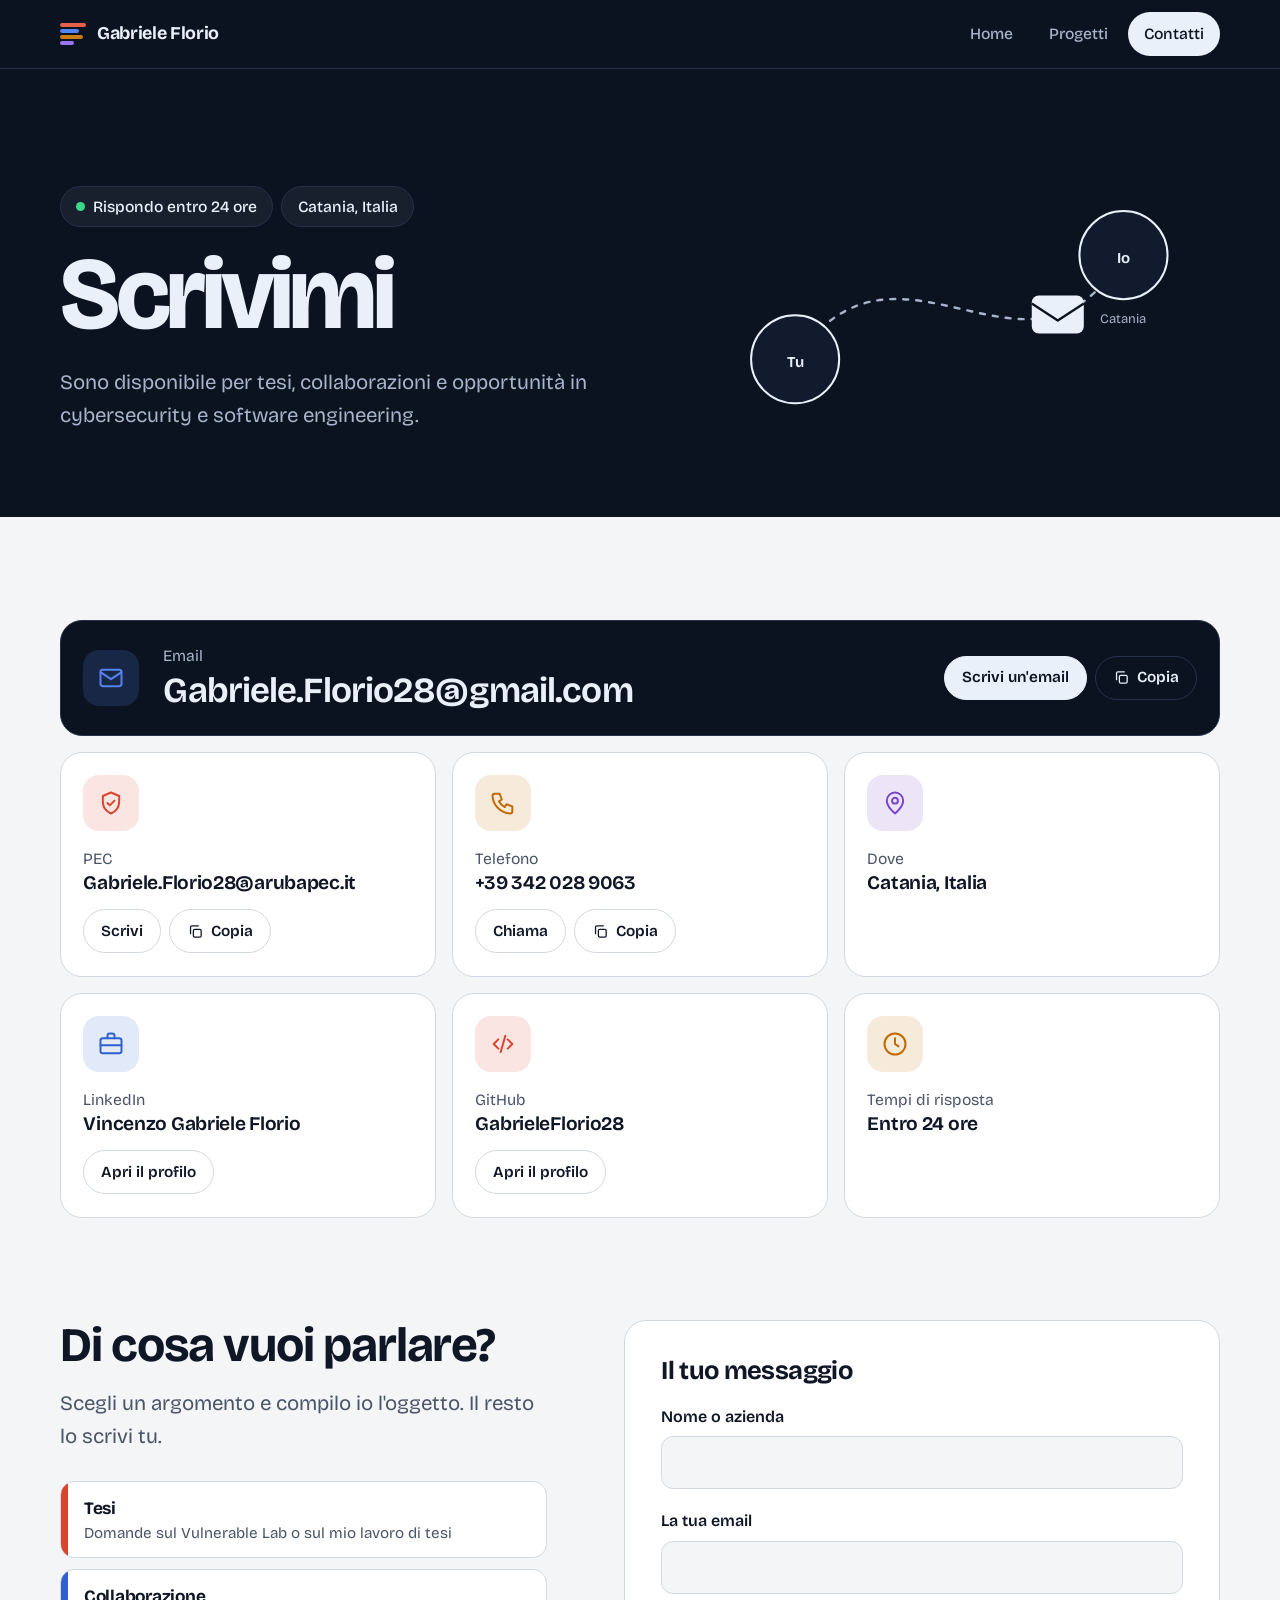
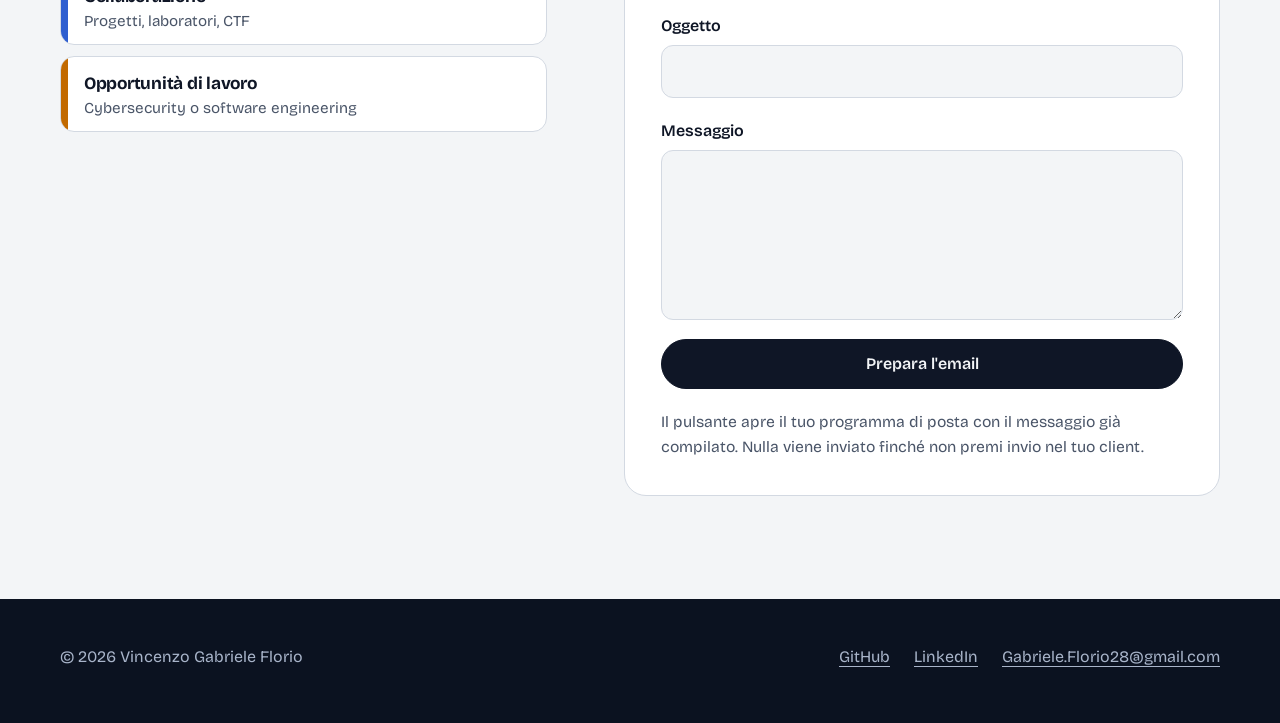
==== commit d51b2438: "Ridisegna il portfolio: nuovo design system, hero illustrati, pagine Progetti e Contatti - Nuovo sis" ====
--- a/contact.html
+++ b/contact.html
@@ -7,19 +7,33 @@
   <meta name="description" content="Contatta Vincenzo Gabriele Florio per tesi, collaborazioni e opportunità in cybersecurity e software engineering. Rispondo entro 24 ore.">
   <meta name="author" content="Vincenzo Gabriele Florio">
   <meta name="color-scheme" content="light dark">
+  <meta name="theme-color" content="#0b1220">
+  <meta property="og:type" content="website">
+  <meta property="og:title" content="Contatti | Vincenzo Gabriele Florio">
+  <meta property="og:description" content="Tesi, collaborazioni e opportunità in cybersecurity e software engineering. Rispondo entro 24 ore.">
+  <meta property="og:image" content="https://gabrieleflorio28.github.io/og-image.png">
+  <meta name="twitter:card" content="summary_large_image">
   <link rel="icon" href="favicon.svg" type="image/svg+xml">
   <link rel="icon" href="favicon.png" type="image/png">
   <link rel="preconnect" href="https://fonts.googleapis.com">
   <link rel="preconnect" href="https://fonts.gstatic.com" crossorigin>
-  <link href="https://fonts.googleapis.com/css2?family=Familjen+Grotesk:wght@400..700&family=Source+Serif+4:opsz,wght@8..60,400..700&display=swap" rel="stylesheet">
+  <link href="https://fonts.googleapis.com/css2?family=Bricolage+Grotesque:opsz,wdth,wght@12..96,75..100,200..800&display=swap" rel="stylesheet">
   <link rel="stylesheet" href="css/style.css">
 </head>
 <body>
   <a class="skip-link" href="#main">Vai al contenuto</a>
 
-  <header class="site-header">
+  <header class="site-header band">
     <div class="wrap">
-      <a class="brand" href="index.html">Gabriele Florio</a>
+      <a class="brand" href="index.html">
+        <svg class="brand-mark" viewBox="0 0 26 22" aria-hidden="true" focusable="false">
+          <rect x="0" y="0" width="26" height="4" rx="2" fill="#e5604a"/>
+          <rect x="0" y="6" width="19" height="4" rx="2" fill="#5683f2"/>
+          <rect x="0" y="12" width="23" height="4" rx="2" fill="#cc7c14"/>
+          <rect x="0" y="18" width="14" height="4" rx="2" fill="#9a74f2"/>
+        </svg>
+        Gabriele Florio
+      </a>
       <nav class="nav" aria-label="Principale">
         <a href="index.html">Home</a>
         <a href="projects.html">Progetti</a>
@@ -29,53 +43,128 @@
   </header>
 
   <main id="main">
-    <section class="page-head">
-      <div class="wrap">
-        <h1>Contatti</h1>
-        <p class="lede">Sono disponibile per tesi, collaborazioni e opportunità in cybersecurity e software engineering. Rispondo entro 24 ore.</p>
+    <section class="page-hero page-hero--short band">
+      <div class="wrap hero-grid">
+        <div>
+          <ul class="chips">
+            <li class="chip"><span class="dot live" aria-hidden="true"></span>Rispondo entro 24 ore</li>
+            <li class="chip">Catania, Italia</li>
+          </ul>
+          <h1>Scrivimi</h1>
+          <p class="lede">Sono disponibile per tesi, collaborazioni e opportunità in cybersecurity e software engineering.</p>
+        </div>
+
+        <!-- Un messaggio che viaggia da te a me -->
+        <svg class="hero-art" viewBox="0 0 520 300" role="img" aria-label="Illustrazione: un messaggio viaggia da te fino a me, a Catania.">
+          <path class="msg-path" d="M96 214 C 200 60, 330 270, 424 110"/>
+          <circle class="msg-node" cx="96" cy="214" r="44"/>
+          <text class="msg-label" x="96" y="222" text-anchor="middle">Tu</text>
+          <circle class="msg-node" cx="424" cy="110" r="44"/>
+          <text class="msg-label" x="424" y="118" text-anchor="middle">Io</text>
+          <text class="msg-sub" x="424" y="178" text-anchor="middle">Catania</text>
+          <g class="msg-env">
+            <rect x="-26" y="-19" width="52" height="38" rx="7" fill="#eaf0fa"/>
+            <path d="M-26 -11 0 6 26 -11" fill="none" stroke="#0b1220" stroke-width="2.4" stroke-linejoin="round"/>
+          </g>
+        </svg>
       </div>
     </section>
 
-    <section class="section" style="border-top:0; padding-top:0">
+    <section class="section" id="canali">
+      <div class="wrap">
+        <div class="channels">
+          <article class="channel channel-main">
+            <div class="tile-icon" aria-hidden="true"><svg viewBox="0 0 24 24"><rect x="3" y="5" width="18" height="14" rx="2"/><path d="m3 7 9 6 9-6"/></svg></div>
+            <div>
+              <span class="k">Email</span>
+              <span class="v">Gabriele.Florio28@gmail.com</span>
+            </div>
+            <div class="actions">
+              <a class="pill is-primary" href="mailto:Gabriele.Florio28@gmail.com">Scrivi un'email</a>
+              <button class="pill" type="button" data-copy="Gabriele.Florio28@gmail.com" aria-label="Copia l'indirizzo email"><svg viewBox="0 0 24 24" aria-hidden="true"><rect x="9" y="9" width="11" height="11" rx="2"/><path d="M5 15V6a2 2 0 0 1 2-2h9"/></svg><span class="t">Copia</span></button>
+            </div>
+          </article>
+
+          <article class="channel" data-lane="sql">
+            <div class="tile-icon" aria-hidden="true"><svg viewBox="0 0 24 24"><path d="M12 3 5 6v5c0 4.5 2.9 8.3 7 10 4.1-1.7 7-5.5 7-10V6z"/><path d="m9 12 2 2 4-4"/></svg></div>
+            <div>
+              <span class="k">PEC</span>
+              <span class="v">Gabriele.Florio28@arubapec.it</span>
+            </div>
+            <div class="actions">
+              <a class="pill" href="mailto:Gabriele.Florio28@arubapec.it">Scrivi</a>
+              <button class="pill" type="button" data-copy="Gabriele.Florio28@arubapec.it" aria-label="Copia l'indirizzo PEC"><svg viewBox="0 0 24 24" aria-hidden="true"><rect x="9" y="9" width="11" height="11" rx="2"/><path d="M5 15V6a2 2 0 0 1 2-2h9"/></svg><span class="t">Copia</span></button>
+            </div>
+          </article>
+
+          <article class="channel" data-lane="priv">
+            <div class="tile-icon" aria-hidden="true"><svg viewBox="0 0 24 24"><path d="M5 4h4l2 5-2.5 1.5a11 11 0 0 0 5 5L15 13l5 2v4a2 2 0 0 1-2 2A16 16 0 0 1 3 6a2 2 0 0 1 2-2z"/></svg></div>
+            <div>
+              <span class="k">Telefono</span>
+              <span class="v">+39 342 028 9063</span>
+            </div>
+            <div class="actions">
+              <a class="pill" href="tel:+393420289063">Chiama</a>
+              <button class="pill" type="button" data-copy="+39 342 028 9063" aria-label="Copia il numero di telefono"><svg viewBox="0 0 24 24" aria-hidden="true"><rect x="9" y="9" width="11" height="11" rx="2"/><path d="M5 15V6a2 2 0 0 1 2-2h9"/></svg><span class="t">Copia</span></button>
+            </div>
+          </article>
+
+          <article class="channel" data-lane="misc">
+            <div class="tile-icon" aria-hidden="true"><svg viewBox="0 0 24 24"><path d="M12 21s7-5.6 7-11a7 7 0 1 0-14 0c0 5.4 7 11 7 11z"/><circle cx="12" cy="10" r="2.5"/></svg></div>
+            <div>
+              <span class="k">Dove</span>
+              <span class="v">Catania, Italia</span>
+            </div>
+          </article>
+
+          <article class="channel" data-lane="auth">
+            <div class="tile-icon" aria-hidden="true"><svg viewBox="0 0 24 24"><rect x="3" y="7" width="18" height="13" rx="2"/><path d="M9 7V5a2 2 0 0 1 2-2h2a2 2 0 0 1 2 2v2M3 13h18"/></svg></div>
+            <div>
+              <span class="k">LinkedIn</span>
+              <span class="v">Vincenzo Gabriele Florio</span>
+            </div>
+            <div class="actions">
+              <a class="pill" href="https://www.linkedin.com/in/vincenzo-gabriele-florio-73456a181/" rel="noopener">Apri il profilo</a>
+            </div>
+          </article>
+
+          <article class="channel" data-lane="sql">
+            <div class="tile-icon" aria-hidden="true"><svg viewBox="0 0 24 24"><path d="m8 8-4 4 4 4M16 8l4 4-4 4M14 5l-4 14"/></svg></div>
+            <div>
+              <span class="k">GitHub</span>
+              <span class="v">GabrieleFlorio28</span>
+            </div>
+            <div class="actions">
+              <a class="pill" href="https://github.com/GabrieleFlorio28" rel="noopener">Apri il profilo</a>
+            </div>
+          </article>
+
+          <article class="channel" data-lane="priv">
+            <div class="tile-icon" aria-hidden="true"><svg viewBox="0 0 24 24"><circle cx="12" cy="12" r="9"/><path d="M12 7v5l3 2"/></svg></div>
+            <div>
+              <span class="k">Tempi di risposta</span>
+              <span class="v">Entro 24 ore</span>
+            </div>
+          </article>
+        </div>
+        <p class="sr-only" role="status" aria-live="polite" data-copy-status></p>
+      </div>
+    </section>
+
+    <section class="section" id="messaggio" style="padding-top:0">
       <div class="wrap contact-grid">
         <div>
-          <ul class="contact-list">
-            <li>
-              <span class="k">Email</span>
-              <a class="v" href="mailto:Gabriele.Florio28@gmail.com">Gabriele.Florio28@gmail.com</a>
-              <button class="copy-btn" type="button" data-copy="Gabriele.Florio28@gmail.com" aria-label="Copia l'indirizzo email">Copia</button>
-            </li>
-            <li>
-              <span class="k">PEC</span>
-              <a class="v" href="mailto:Gabriele.Florio28@arubapec.it">Gabriele.Florio28@arubapec.it</a>
-              <button class="copy-btn" type="button" data-copy="Gabriele.Florio28@arubapec.it" aria-label="Copia l'indirizzo PEC">Copia</button>
-            </li>
-            <li>
-              <span class="k">Telefono</span>
-              <a class="v" href="tel:+393420289063">+39 342 028 9063</a>
-              <button class="copy-btn" type="button" data-copy="+39 342 028 9063" aria-label="Copia il numero di telefono">Copia</button>
-            </li>
-            <li>
-              <span class="k">Dove</span>
-              <span class="v">Catania, Italia</span>
-              <span></span>
-            </li>
-            <li>
-              <span class="k">LinkedIn</span>
-              <a class="v" href="https://www.linkedin.com/in/vincenzo-gabriele-florio-73456a181/" rel="noopener">Vincenzo Gabriele Florio</a>
-              <span></span>
-            </li>
-            <li>
-              <span class="k">GitHub</span>
-              <a class="v" href="https://github.com/GabrieleFlorio28" rel="noopener">GabrieleFlorio28</a>
-              <span></span>
-            </li>
+          <h2>Di cosa vuoi parlare?</h2>
+          <p class="lede">Scegli un argomento e compilo io l'oggetto. Il resto lo scrivi tu.</p>
+          <ul class="topics" aria-label="Argomento del messaggio">
+            <li><button class="topic" type="button" data-t="tesi" data-subject="Domanda sulla tesi" aria-pressed="false"><span class="bar"></span><span class="txt"><strong>Tesi</strong><small>Domande sul Vulnerable Lab o sul mio lavoro di tesi</small></span></button></li>
+            <li><button class="topic" type="button" data-t="collab" data-subject="Proposta di collaborazione" aria-pressed="false"><span class="bar"></span><span class="txt"><strong>Collaborazione</strong><small>Progetti, laboratori, CTF</small></span></button></li>
+            <li><button class="topic" type="button" data-t="lavoro" data-subject="Opportunità di lavoro" aria-pressed="false"><span class="bar"></span><span class="txt"><strong>Opportunità di lavoro</strong><small>Cybersecurity o software engineering</small></span></button></li>
           </ul>
-          <p class="sr-only" role="status" aria-live="polite" data-copy-status></p>
         </div>
 
         <form class="form" data-mailto-form novalidate>
-          <h2>Scrivimi un messaggio</h2>
+          <h3>Il tuo messaggio</h3>
           <div class="field">
             <label for="nome">Nome o azienda</label>
             <input id="nome" name="nome" type="text" autocomplete="name" required>
@@ -89,8 +178,8 @@
             <input id="oggetto" name="oggetto" type="text" required>
           </div>
           <div class="field">
-            <label for="messaggio">Messaggio</label>
-            <textarea id="messaggio" name="messaggio" required></textarea>
+            <label for="messaggio-testo">Messaggio</label>
+            <textarea id="messaggio-testo" name="messaggio" required></textarea>
           </div>
           <button class="btn btn-solid" type="submit">Prepara l'email</button>
           <p class="form-note" data-form-note>Il pulsante apre il tuo programma di posta con il messaggio già compilato. Nulla viene inviato finché non premi invio nel tuo client.</p>
@@ -99,7 +188,7 @@
     </section>
   </main>
 
-  <footer class="site-footer">
+  <footer class="site-footer band">
     <div class="wrap">
       <span>© <span data-year>2026</span> Vincenzo Gabriele Florio</span>
       <ul>
--- a/css/style.css
+++ b/css/style.css
@@ -1,44 +1,62 @@
 /* ==========================================================================
-   Portfolio — Vincenzo Gabriele Florio
-   Design system: le quattro reti del Vulnerable Lab sono il linguaggio visivo.
+   Portfolio v2 — Vincenzo Gabriele Florio
+   Sistema: quattro reti = quattro colori (corallo, blu, arancio, viola).
+   Palette validata per daltonismo e contrasto (versione chiara e scura).
    ========================================================================== */
 
-/* ---------- Tokens ---------- */
+/* ---------- Token ---------- */
 :root {
+  /* bande scure (header, hero, CTA, footer): sempre scure */
+  --band: #0b1220;
+  --band-2: #121b2e;
+  --band-rule: #26324a;
+  --on-dark: #eaf0fa;
+  --on-dark-2: #a8b4c9;
+
+  /* colori delle reti sulle bande scure */
+  --sql-d: #e5604a;
+  --auth-d: #5683f2;
+  --priv-d: #cc7c14;
+  --misc-d: #9a74f2;
+
+  /* contenuto (tema chiaro) */
   --paper: #f3f5f7;
   --surface: #ffffff;
-  --ink: #12161c;
-  --muted: #475160;
-  --rule: #cbd2da;
-  --focus: #1b4fd8;
-
-  /* una tinta per rete — usate solo per le reti del laboratorio */
-  --sql: #c8402b;
-  --auth: #2a55b8;
-  --priv: #6b3fa0;
-  --misc: #a86f00;
-
-  --f-display: "Familjen Grotesk", "Helvetica Neue", Arial, sans-serif;
-  --f-text: "Source Serif 4", Georgia, "Times New Roman", serif;
+  --ink: #0f1626;
+  --muted: #4a5568;
+  --rule: #d3d9e2;
+  --tile: #e8ecf2;
+  --focus: #1f4fd8;
+
+  --sql: #d9442e;
+  --auth: #2f5fd0;
+  --priv: #c26a00;
+  --misc: #7a44d0;
+
+  --f: "Bricolage Grotesque", "Helvetica Neue", Arial, sans-serif;
   --f-code: ui-monospace, SFMono-Regular, Menlo, Consolas, monospace;
 
-  --wrap: 1120px;
-  --gutter: clamp(1.25rem, 4vw, 2.5rem);
-  --radius: 10px;
+  --wrap: 1160px;
+  --gutter: clamp(1.25rem, 4.5vw, 3rem);
+  --r: 14px;
+  --r-lg: 22px;
 }
 
 @media (prefers-color-scheme: dark) {
   :root {
-    --paper: #0e1217;
-    --surface: #161b22;
-    --ink: #e9edf2;
-    --muted: #9aa5b4;
-    --rule: #2b333e;
-    --focus: #7ca2ff;
-    --sql: #f0705a;
-    --auth: #7c9cf2;
-    --priv: #b58ce8;
-    --misc: #e5ae3a;
+    --band: #070c17;
+    --band-2: #101829;
+    --paper: #0e1424;
+    --surface: #151d30;
+    --ink: #eaf0fa;
+    --muted: #a8b4c9;
+    --rule: #26324a;
+    --tile: #1e2842;
+    --focus: #8ca9ff;
+    --sql: #e5604a;
+    --auth: #5683f2;
+    --priv: #cc7c14;
+    --misc: #9a74f2;
   }
 }
 
@@ -58,13 +76,13 @@
   margin: 0;
   background: var(--paper);
   color: var(--ink);
-  font-family: var(--f-text);
-  font-size: 1.125rem;
-  line-height: 1.65;
+  font-family: var(--f);
+  font-optical-sizing: auto;
+  font-size: 1.0625rem;
+  line-height: 1.62;
   -webkit-font-smoothing: antialiased;
 }
 
-img,
 svg {
   display: block;
   max-width: 100%;
@@ -72,7 +90,7 @@
 
 a {
   color: inherit;
-  text-underline-offset: 0.2em;
+  text-underline-offset: 0.22em;
   text-decoration-thickness: 1px;
 }
 
@@ -83,17 +101,21 @@
 :focus-visible {
   outline: 3px solid var(--focus);
   outline-offset: 3px;
-  border-radius: 4px;
+  border-radius: 6px;
+}
+
+.band :focus-visible {
+  outline-color: #9db8ff;
 }
 
 h1,
 h2,
-h3 {
-  font-family: var(--f-display);
-  line-height: 1.08;
-  letter-spacing: -0.02em;
+h3,
+h4 {
   margin: 0;
-  font-weight: 650;
+  font-weight: 700;
+  line-height: 1.06;
+  letter-spacing: -0.025em;
 }
 
 p {
@@ -111,20 +133,44 @@
   margin-inline: auto;
 }
 
+.sr-only {
+  position: absolute;
+  width: 1px;
+  height: 1px;
+  overflow: hidden;
+  clip: rect(0 0 0 0);
+  white-space: nowrap;
+}
+
 .skip-link {
   position: absolute;
   left: var(--gutter);
   top: -4rem;
-  background: var(--ink);
-  color: var(--paper);
+  background: var(--on-dark);
+  color: var(--band);
   padding: 0.6rem 1rem;
-  border-radius: 6px;
+  border-radius: 8px;
   z-index: 100;
-  font-family: var(--f-display);
+  font-weight: 600;
 }
 
 .skip-link:focus {
   top: 0.75rem;
+}
+
+/* ---------- Bande scure ---------- */
+.band {
+  background: var(--band);
+  color: var(--on-dark);
+  --sql: var(--sql-d);
+  --auth: var(--auth-d);
+  --priv: var(--priv-d);
+  --misc: var(--misc-d);
+  --muted: var(--on-dark-2);
+  --rule: var(--band-rule);
+  --surface: var(--band-2);
+  --ink: var(--on-dark);
+  --paper: var(--band);
 }
 
 /* ---------- Header ---------- */
@@ -132,10 +178,7 @@
   position: sticky;
   top: 0;
   z-index: 50;
-  background: color-mix(in srgb, var(--paper) 88%, transparent);
-  backdrop-filter: blur(10px);
-  -webkit-backdrop-filter: blur(10px);
-  border-bottom: 1px solid var(--rule);
+  border-bottom: 1px solid var(--band-rule);
 }
 
 .site-header .wrap {
@@ -143,16 +186,25 @@
   align-items: center;
   justify-content: space-between;
   gap: 1rem;
-  min-height: 64px;
+  min-height: 68px;
 }
 
 .brand {
-  font-family: var(--f-display);
+  display: inline-flex;
+  align-items: center;
+  gap: 0.7rem;
   font-weight: 700;
-  font-size: 1.15rem;
+  font-size: 1.12rem;
   letter-spacing: -0.02em;
   text-decoration: none;
   white-space: nowrap;
+  min-height: 44px;
+}
+
+.brand-mark {
+  width: 26px;
+  height: 22px;
+  flex: none;
 }
 
 .nav {
@@ -161,63 +213,79 @@
 }
 
 .nav a {
-  font-family: var(--f-display);
-  font-size: 1rem;
+  font-size: 0.98rem;
   font-weight: 500;
   text-decoration: none;
-  padding: 0.65rem 0.9rem;
+  padding: 0.6rem 1rem;
   border-radius: 999px;
-  color: var(--muted);
+  color: var(--on-dark-2);
   min-height: 44px;
   display: inline-flex;
   align-items: center;
+  transition: background-color 0.18s ease, color 0.18s ease;
 }
 
 .nav a:hover {
-  color: var(--ink);
-  background: color-mix(in srgb, var(--ink) 7%, transparent);
+  color: var(--on-dark);
+  background: rgba(234, 240, 250, 0.09);
 }
 
 .nav a[aria-current="page"] {
-  color: var(--paper);
-  background: var(--ink);
-}
-
-/* ---------- Buttons ---------- */
+  color: var(--band);
+  background: var(--on-dark);
+}
+
+/* ---------- Pulsanti ---------- */
 .btn {
   display: inline-flex;
   align-items: center;
   justify-content: center;
-  gap: 0.5rem;
-  min-height: 48px;
-  padding: 0.7rem 1.4rem;
+  gap: 0.55rem;
+  min-height: 50px;
+  padding: 0.7rem 1.5rem;
   border-radius: 999px;
-  border: 1.5px solid var(--ink);
-  font-family: var(--f-display);
+  border: 1.5px solid currentColor;
+  font: inherit;
   font-weight: 600;
   font-size: 1rem;
   text-decoration: none;
   cursor: pointer;
   background: transparent;
-  color: var(--ink);
+  color: inherit;
   transition: background-color 0.18s ease, color 0.18s ease, transform 0.18s ease;
 }
 
 .btn:hover {
-  background: color-mix(in srgb, var(--ink) 8%, transparent);
+  background: color-mix(in srgb, currentColor 10%, transparent);
 }
 
 .btn:active {
   transform: translateY(1px);
+}
+
+.btn svg {
+  width: 19px;
+  height: 19px;
 }
 
 .btn-solid {
   background: var(--ink);
   color: var(--paper);
+  border-color: var(--ink);
 }
 
 .btn-solid:hover {
-  background: color-mix(in srgb, var(--ink) 82%, var(--paper));
+  background: color-mix(in srgb, var(--ink) 84%, var(--paper));
+}
+
+.band .btn-solid {
+  background: var(--on-dark);
+  color: var(--band);
+  border-color: var(--on-dark);
+}
+
+.band .btn-solid:hover {
+  background: #ffffff;
 }
 
 .btn-row {
@@ -226,156 +294,301 @@
   gap: 0.75rem;
 }
 
+/* ---------- Chip ---------- */
+.chips {
+  list-style: none;
+  margin: 0;
+  padding: 0;
+  display: flex;
+  flex-wrap: wrap;
+  gap: 0.5rem;
+}
+
+.chip {
+  display: inline-flex;
+  align-items: center;
+  gap: 0.5rem;
+  padding: 0.4rem 0.95rem;
+  border-radius: 999px;
+  border: 1px solid var(--rule);
+  background: var(--surface);
+  font-size: 0.98rem;
+  font-weight: 500;
+}
+
+.band .chip {
+  background: rgba(234, 240, 250, 0.06);
+  border-color: var(--band-rule);
+}
+
+.chip .dot {
+  width: 9px;
+  height: 9px;
+  border-radius: 50%;
+  background: var(--misc);
+  flex: none;
+}
+
+.chip .dot.live {
+  background: #3dd68c;
+}
+
+/* ---------- Hero ---------- */
+.hero {
+  padding-top: clamp(2.75rem, 7vw, 5.5rem);
+  padding-bottom: clamp(5rem, 9vw, 7.5rem);
+}
+
+.hero-grid {
+  display: grid;
+  grid-template-columns: minmax(0, 1.05fr) minmax(0, 0.95fr);
+  gap: clamp(2rem, 5vw, 4.5rem);
+  align-items: center;
+}
+
+.hero h1 {
+  font-size: clamp(2.8rem, 7.4vw, 6.2rem);
+  font-weight: 750;
+  letter-spacing: -0.04em;
+  line-height: 0.96;
+  margin: 1.4rem 0 1.25rem;
+}
+
+.hero-role {
+  font-size: clamp(1.2rem, 2.3vw, 1.6rem);
+  font-weight: 500;
+  letter-spacing: -0.01em;
+  color: var(--on-dark);
+  margin: 0 0 0.75rem;
+}
+
+.hero-intro {
+  max-width: 52ch;
+  color: var(--on-dark-2);
+  font-size: 1.14rem;
+  margin-bottom: 2rem;
+}
+
+/* ---------- Statistiche ---------- */
+.stats-wrap {
+  position: relative;
+  z-index: 2;
+  margin-top: calc(-1 * clamp(2.5rem, 5vw, 3.5rem));
+}
+
+.stats {
+  list-style: none;
+  margin: 0;
+  padding: 0;
+  display: grid;
+  grid-template-columns: repeat(4, minmax(0, 1fr));
+  background: var(--surface);
+  border: 1px solid var(--rule);
+  border-radius: var(--r-lg);
+  box-shadow: 0 18px 40px -22px rgba(11, 18, 32, 0.45);
+  overflow: hidden;
+}
+
+.stat {
+  padding: clamp(1.1rem, 2.4vw, 1.7rem);
+  border-left: 1px solid var(--rule);
+}
+
+.stat:first-child {
+  border-left: 0;
+}
+
+.stat-n {
+  display: block;
+  font-size: clamp(2rem, 4vw, 3rem);
+  font-weight: 750;
+  letter-spacing: -0.035em;
+  line-height: 1;
+}
+
+.stat-l {
+  display: block;
+  margin-top: 0.5rem;
+  color: var(--muted);
+  font-size: 0.98rem;
+  line-height: 1.4;
+}
+
 /* ---------- Sezioni ---------- */
 .section {
   padding-block: clamp(3.5rem, 8vw, 6.5rem);
 }
 
-.section + .section {
-  border-top: 1px solid var(--rule);
+.section-tight {
+  padding-block: clamp(2.5rem, 5vw, 3.75rem);
 }
 
 .section-head {
   display: grid;
-  grid-template-columns: minmax(0, 1fr);
   gap: 1rem;
-  margin-bottom: clamp(2rem, 5vw, 3.5rem);
-}
-
-.section-head h2 {
-  font-size: clamp(1.9rem, 4vw, 2.9rem);
+  margin-bottom: clamp(2rem, 5vw, 3.25rem);
+  max-width: 62ch;
+}
+
+.section-head h2,
+.split h2 {
+  font-size: clamp(2rem, 4.4vw, 3.2rem);
 }
 
 .lede {
-  font-size: 1.25rem;
+  font-size: clamp(1.1rem, 1.8vw, 1.28rem);
   color: var(--muted);
-  max-width: 60ch;
-}
-
-/* ---------- Hero ---------- */
-.hero {
-  padding-top: clamp(3rem, 8vw, 6rem);
-  padding-bottom: clamp(3rem, 7vw, 5rem);
-}
-
-.hero h1 {
-  font-size: clamp(2.7rem, 8.2vw, 6rem);
-  font-weight: 700;
-  letter-spacing: -0.04em;
-  line-height: 0.98;
-  max-width: 14ch;
-}
-
-.hero-role {
-  font-family: var(--f-display);
-  font-size: clamp(1.15rem, 2.4vw, 1.5rem);
-  font-weight: 500;
-  color: var(--muted);
-  margin: 1.25rem 0 0.75rem;
-}
-
-.hero-intro {
-  max-width: 54ch;
-  margin-bottom: 2rem;
-}
-
-/* ---------- Laboratorio: diagramma interattivo ---------- */
+  max-width: 58ch;
+  margin: 0;
+}
+
+.band .lede {
+  color: var(--on-dark-2);
+}
+
+.split {
+  display: grid;
+  grid-template-columns: minmax(0, 1fr) minmax(0, 2fr);
+  gap: clamp(1.5rem, 5vw, 4rem);
+}
+
+.prose {
+  max-width: 62ch;
+}
+
+.prose p:last-child {
+  margin-bottom: 0;
+}
+
+.statement {
+  font-size: clamp(1.45rem, 2.8vw, 2.05rem);
+  font-weight: 560;
+  line-height: 1.22;
+  letter-spacing: -0.02em;
+  margin-bottom: 1.5rem;
+}
+
+.statement strong {
+  font-weight: 750;
+}
+
+/* ---------- Laboratorio interattivo ---------- */
 .lab {
-  margin-top: clamp(2.5rem, 6vw, 4rem);
   background: var(--surface);
   border: 1px solid var(--rule);
-  border-radius: calc(var(--radius) * 1.6);
-  padding: clamp(1.25rem, 3vw, 2.25rem);
+  border-radius: var(--r-lg);
+  padding: clamp(1.15rem, 2.6vw, 2rem);
+}
+
+.band .lab {
+  background: var(--band-2);
+}
+
+.lab-title {
+  display: flex;
+  align-items: center;
+  justify-content: space-between;
+  gap: 0.75rem;
+  flex-wrap: wrap;
+  margin: 0 0 1.1rem;
+  font-size: 1.05rem;
+  font-weight: 650;
+}
+
+.lab-title span {
+  font-weight: 450;
+  color: var(--muted);
+  font-size: 0.95rem;
 }
 
 .lab-grid {
   display: grid;
-  grid-template-columns: minmax(0, 220px) minmax(0, 1fr);
-  gap: clamp(1.5rem, 4vw, 3rem);
-  align-items: stretch;
+  grid-template-columns: minmax(0, 1fr);
+  gap: 1.25rem;
 }
 
 .lab-host {
-  align-self: center;
+  position: relative;
   border: 1.5px solid var(--ink);
-  border-radius: var(--radius);
-  padding: 1.1rem 1.1rem 1.2rem;
-  position: relative;
+  border-radius: var(--r);
+  padding: 0.95rem 1.1rem;
 }
 
 .lab-host strong {
   display: block;
-  font-family: var(--f-display);
-  font-size: 1.25rem;
-  letter-spacing: -0.02em;
-  line-height: 1.15;
+  font-size: 1.15rem;
+  letter-spacing: -0.015em;
 }
 
 .lab-host span {
   display: block;
-  margin-top: 0.4rem;
+  margin-top: 0.15rem;
   font-size: 0.95rem;
-  line-height: 1.4;
   color: var(--muted);
 }
 
-/* connettore host → dorsale */
+/* impilato (default): stub verticale dal host */
 .lab-host::after {
   content: "";
   position: absolute;
-  top: 50%;
-  left: 100%;
-  width: clamp(1.5rem, 4vw, 3rem);
-  border-top: 1.5px solid var(--ink);
+  top: 100%;
+  left: 1.25rem;
+  height: 1.25rem;
+  border-left: 1.5px solid var(--ink);
 }
 
 .lanes {
   list-style: none;
   margin: 0;
-  padding: 0 0 0 clamp(1.5rem, 4vw, 3rem);
+  padding: 0 0 0 2.5rem;
   display: grid;
   gap: 0.75rem;
-  position: relative;
-}
-
-/* dorsale verticale */
-.lanes::before {
-  content: "";
-  position: absolute;
-  left: 0;
-  top: 2.4rem;
-  bottom: 2.4rem;
-  border-left: 1.5px solid var(--ink);
-  transform-origin: top;
 }
 
 .lanes li {
   position: relative;
 }
 
-/* ramo orizzontale dalla dorsale alla rete */
 .lanes li::before {
   content: "";
   position: absolute;
-  left: calc(-1 * clamp(1.5rem, 4vw, 3rem));
+  left: -1.25rem;
   top: 50%;
-  width: clamp(1.5rem, 4vw, 3rem);
+  width: 1.25rem;
   border-top: 1.5px solid var(--ink);
   transform-origin: left;
+}
+
+.lanes li::after {
+  content: "";
+  position: absolute;
+  left: -1.25rem;
+  top: -0.75rem;
+  bottom: 0;
+  border-left: 1.5px solid var(--ink);
+  transform-origin: top;
+}
+
+.lanes li:first-child::after {
+  top: 0;
+}
+
+.lanes li:last-child::after {
+  bottom: 50%;
 }
 
 .lane {
   --tint: var(--sql);
   width: 100%;
   display: grid;
-  grid-template-columns: 6px minmax(0, 1fr) auto;
+  grid-template-columns: 7px minmax(0, 1fr) auto;
   align-items: center;
   gap: 1rem;
   text-align: left;
-  padding: 0.85rem 1.1rem 0.85rem 0;
+  padding: 0.8rem 1.1rem 0.8rem 0;
   min-height: 64px;
   border: 1px solid var(--rule);
-  border-radius: var(--radius);
+  border-radius: var(--r);
   background: var(--paper);
   color: var(--ink);
   font: inherit;
@@ -384,6 +597,10 @@
   transition: border-color 0.18s ease, background-color 0.18s ease, opacity 0.18s ease;
 }
 
+.band .lane {
+  background: var(--band);
+}
+
 .lane[data-lane="sql"] { --tint: var(--sql); }
 .lane[data-lane="auth"] { --tint: var(--auth); }
 .lane[data-lane="priv"] { --tint: var(--priv); }
@@ -397,9 +614,8 @@
 
 .lane-name {
   display: block;
-  font-family: var(--f-display);
   font-weight: 650;
-  font-size: 1.1rem;
+  font-size: 1.08rem;
   letter-spacing: -0.015em;
   line-height: 1.2;
 }
@@ -407,7 +623,7 @@
 .lane-net {
   display: block;
   font-family: var(--f-code);
-  font-size: 0.82rem;
+  font-size: 0.8rem;
   color: var(--muted);
   margin-top: 0.15rem;
 }
@@ -424,110 +640,152 @@
 
 .lane[aria-pressed="true"] {
   border-color: var(--tint);
-  background: color-mix(in srgb, var(--tint) 9%, var(--surface));
+  background: color-mix(in srgb, var(--tint) 12%, var(--surface));
   box-shadow: inset 0 0 0 1px var(--tint);
 }
 
 .lanes:has(.lane[aria-pressed="true"]) .lane[aria-pressed="false"] {
-  opacity: 0.72;
+  opacity: 0.74;
 }
 
 .lanes:has(.lane[aria-pressed="true"]) .lane[aria-pressed="false"]:hover {
   opacity: 1;
 }
 
-/* pannello dettaglio */
 .lab-panel {
-  margin-top: clamp(1.25rem, 3vw, 1.75rem);
-  padding-top: clamp(1.25rem, 3vw, 1.75rem);
+  margin-top: 1.4rem;
+  padding-top: 1.4rem;
   border-top: 1px solid var(--rule);
   display: grid;
-  grid-template-columns: minmax(0, 1fr) minmax(0, 1.4fr);
-  gap: 1rem clamp(1.5rem, 4vw, 3rem);
-}
-
-.lab-panel h3 {
-  font-size: clamp(1.4rem, 2.6vw, 1.9rem);
+  grid-template-columns: minmax(0, 1fr);
+  gap: 1rem 2.5rem;
+}
+
+.lab-panel :is(h2, h3) {
+  font-size: clamp(1.4rem, 2.6vw, 1.85rem);
   display: flex;
   align-items: center;
   gap: 0.7rem;
 }
 
-.lab-panel h3::before {
+.lab-panel :is(h2, h3)::before {
   content: "";
   flex: none;
   width: 14px;
   height: 14px;
-  border-radius: 3px;
+  border-radius: 4px;
   background: var(--panel-tint, var(--sql));
 }
 
 .lab-panel dl {
-  margin: 0.9rem 0 0;
+  margin: 0.8rem 0 0;
   display: grid;
   grid-template-columns: auto 1fr;
-  gap: 0.35rem 1rem;
-  font-size: 1rem;
+  gap: 0.3rem 1rem;
 }
 
 .lab-panel dt {
   color: var(--muted);
-  font-family: var(--f-display);
 }
 
 .lab-panel dd {
   margin: 0;
   font-family: var(--f-code);
   font-size: 0.92rem;
+  align-self: center;
 }
 
 .lab-panel p {
   margin: 0;
-  font-size: 1.05rem;
-  max-width: 56ch;
+  max-width: 54ch;
 }
 
 .lab-panel p + p {
-  margin-top: 0.75rem;
+  margin-top: 0.7rem;
   color: var(--muted);
 }
 
+.lab-foot a {
+  display: inline-flex;
+  align-items: center;
+  min-height: 44px;
+}
+
 .lab-foot {
-  margin-top: 1.25rem;
-  font-size: 0.95rem;
+  margin: 0.5rem 0 0;
+  font-size: 0.98rem;
   color: var(--muted);
 }
 
-/* l'unico momento animato: il laboratorio si costruisce una volta */
+/* variante larga (pagina Progetti) */
+@media (min-width: 900px) {
+  .lab--wide .lab-grid {
+    grid-template-columns: 230px minmax(0, 1fr);
+    gap: 2rem;
+    align-items: center;
+  }
+
+  .lab--wide .lab-host::after {
+    top: 50%;
+    left: 100%;
+    height: 0;
+    width: 2rem;
+    border-left: 0;
+    border-top: 1.5px solid var(--ink);
+  }
+
+  .lab--wide .lanes {
+    padding-left: 1.75rem;
+  }
+
+  .lab--wide .lanes li::before {
+    left: -1.75rem;
+    width: 1.75rem;
+  }
+
+  .lab--wide .lanes li::after {
+    left: -1.75rem;
+  }
+
+  .lab--wide .lanes li:first-child::after {
+    top: 50%;
+  }
+
+  .lab--wide .lab-panel {
+    grid-template-columns: minmax(0, 0.8fr) minmax(0, 1.2fr);
+  }
+}
+
+/* l'unico momento animato della home: il laboratorio si costruisce una volta */
 @media (prefers-reduced-motion: no-preference) {
-  .lab-host {
+  .hero .lab-host {
     animation: lab-in 0.5s ease-out both;
   }
 
-  .lanes::before {
-    animation: draw-y 0.6s 0.3s cubic-bezier(0.65, 0, 0.35, 1) both;
-  }
-
-  .lanes li::before {
-    animation: draw-x 0.35s ease-out both;
-  }
-
-  .lanes li:nth-child(1)::before { animation-delay: 0.7s; }
-  .lanes li:nth-child(2)::before { animation-delay: 0.85s; }
-  .lanes li:nth-child(3)::before { animation-delay: 1s; }
-  .lanes li:nth-child(4)::before { animation-delay: 1.15s; }
-
-  .lanes .lane {
+  .hero .lanes li::after {
+    animation: draw-y 0.5s 0.35s cubic-bezier(0.65, 0, 0.35, 1) both;
+  }
+
+  .hero .lanes li::before {
+    animation: draw-x 0.3s ease-out both;
+  }
+
+  .hero .lanes li:nth-child(1)::before { animation-delay: 0.7s; }
+  .hero .lanes li:nth-child(2)::before { animation-delay: 0.85s; }
+  .hero .lanes li:nth-child(3)::before { animation-delay: 1s; }
+  .hero .lanes li:nth-child(4)::before { animation-delay: 1.15s; }
+
+  .hero .lane {
     animation: lane-in 0.45s ease-out both;
   }
 
-  .lanes li:nth-child(1) .lane { animation-delay: 0.9s; }
-  .lanes li:nth-child(2) .lane { animation-delay: 1.05s; }
-  .lanes li:nth-child(3) .lane { animation-delay: 1.2s; }
-  .lanes li:nth-child(4) .lane { animation-delay: 1.35s; }
+  .hero .lanes li:nth-child(1) .lane { animation-delay: 0.9s; }
+  .hero .lanes li:nth-child(2) .lane { animation-delay: 1.05s; }
+  .hero .lanes li:nth-child(3) .lane { animation-delay: 1.2s; }
+  .hero .lanes li:nth-child(4) .lane { animation-delay: 1.35s; }
 
   @keyframes lab-in {
-    from { opacity: 0; transform: translateX(-12px); }
+    from { opacity: 0; transform: translateY(-10px); }
     to { opacity: 1; transform: none; }
   }
 
@@ -545,29 +803,6 @@
     from { opacity: 0; transform: translateX(-10px); }
     to { opacity: 1; transform: none; }
   }
-}
-
-/* ---------- Profilo ---------- */
-.split {
-  display: grid;
-  grid-template-columns: minmax(0, 1fr) minmax(0, 2fr);
-  gap: clamp(1.5rem, 5vw, 4rem);
-}
-
-.split h2 {
-  font-size: clamp(1.9rem, 4vw, 2.9rem);
-}
-
-.prose {
-  max-width: 62ch;
-}
-
-.prose p:last-child {
-  margin-bottom: 0;
-}
-
-.prose strong {
-  font-weight: 600;
 }
 
 /* ---------- Percorso ---------- */
@@ -575,303 +810,701 @@
   list-style: none;
   margin: 0;
   padding: 0;
+  display: grid;
+  gap: 1rem;
+}
+
+.tl-item {
+  display: grid;
+  grid-template-columns: 56px minmax(0, 1fr);
+  gap: 1.25rem;
+  background: var(--surface);
+  border: 1px solid var(--rule);
+  border-radius: var(--r-lg);
+  padding: clamp(1.15rem, 2.6vw, 1.75rem);
+}
+
+.tile-icon {
+  width: 56px;
+  height: 56px;
+  border-radius: 16px;
+  background: var(--tile);
+  display: grid;
+  place-items: center;
+  flex: none;
+}
+
+.tile-icon svg {
+  width: 28px;
+  height: 28px;
+  fill: none;
+  stroke: currentColor;
+  stroke-width: 1.7;
+  stroke-linecap: round;
+  stroke-linejoin: round;
+}
+
+.tl-date {
+  display: inline-block;
+  font-size: 0.92rem;
+  font-weight: 600;
+  padding: 0.15rem 0.7rem;
+  border-radius: 999px;
+  background: var(--tile);
+  margin-bottom: 0.6rem;
+}
+
+.tl-body h3 {
+  font-size: 1.5rem;
+}
+
+.tl-role {
+  color: var(--muted);
+  margin: 0.25rem 0 0.7rem;
+  font-weight: 500;
+}
+
+.tl-body ul {
+  margin: 0;
+  padding-left: 1.15rem;
+  max-width: 62ch;
+}
+
+.tl-body li {
+  margin-bottom: 0.25rem;
+}
+
+/* ---------- Competenze ---------- */
+.skills {
+  display: grid;
+  grid-template-columns: repeat(2, minmax(0, 1fr));
+  gap: 1rem;
+}
+
+.skill-card {
+  background: var(--surface);
+  border: 1px solid var(--rule);
+  border-radius: var(--r-lg);
+  padding: clamp(1.15rem, 2.6vw, 1.75rem);
+  display: grid;
+  gap: 1.1rem;
+  align-content: start;
+}
+
+.skill-card header {
+  display: flex;
+  align-items: center;
+  gap: 1rem;
+}
+
+.skill-card h3 {
+  font-size: 1.35rem;
+}
+
+/* ---------- Banda CTA ---------- */
+.cta {
+  border-radius: var(--r-lg);
+  padding: clamp(2rem, 6vw, 4.25rem);
+  display: grid;
+  gap: 1.75rem;
   position: relative;
-}
-
-.timeline::before {
+  overflow: hidden;
+}
+
+.cta::before {
   content: "";
   position: absolute;
-  left: calc(11rem + 7px);
-  top: 0.6rem;
-  bottom: 0.6rem;
-  border-left: 1.5px solid var(--rule);
-}
-
-.tl-item {
-  display: grid;
-  grid-template-columns: 11rem minmax(0, 1fr);
-  gap: 0 clamp(1.5rem, 4vw, 3rem);
-  padding-bottom: clamp(2rem, 5vw, 3rem);
-  position: relative;
-}
-
-.tl-item:last-child {
-  padding-bottom: 0;
-}
-
-.tl-item::before {
-  content: "";
-  position: absolute;
-  left: calc(11rem + 1px);
-  top: 0.55rem;
-  width: 13px;
-  height: 13px;
-  border-radius: 50%;
-  background: var(--paper);
-  border: 2px solid var(--ink);
-}
-
-.tl-item:first-child::before {
-  background: var(--ink);
-}
-
-.tl-date {
-  font-family: var(--f-display);
+  inset: 0 0 auto 0;
+  height: 6px;
+  background: linear-gradient(
+    90deg,
+    var(--sql) 0 25%,
+    var(--auth) 25% 50%,
+    var(--priv) 50% 75%,
+    var(--misc) 75% 100%
+  );
+}
+
+.cta h2 {
+  font-size: clamp(2rem, 4.8vw, 3.4rem);
+  max-width: 20ch;
+}
+
+.cta p {
+  margin: 0;
+  max-width: 52ch;
+  color: var(--on-dark-2);
+  font-size: 1.14rem;
+}
+
+/* ---------- Hero secondari ---------- */
+.page-hero {
+  padding-top: clamp(2.75rem, 6vw, 4.75rem);
+  padding-bottom: clamp(5rem, 9vw, 7rem);
+}
+
+.page-hero--short {
+  padding-bottom: clamp(3rem, 6vw, 4.5rem);
+}
+
+.page-hero h1 {
+  font-size: clamp(3rem, 8vw, 6.4rem);
+  font-weight: 750;
+  letter-spacing: -0.042em;
+  line-height: 0.95;
+  margin: 1.2rem 0 1.4rem;
+}
+
+.page-hero .chips {
+  margin-top: 1.75rem;
+}
+
+.hero-art {
+  width: 100%;
+  height: auto;
+}
+
+/* ---------- Progetti: illustrazione a livelli ---------- */
+.slab-label {
+  fill: var(--on-dark);
+  font-family: var(--f);
+}
+
+.slab-net {
+  fill: var(--on-dark-2);
+  font-family: var(--f-code);
+  font-size: 12.5px;
+}
+
+.slab-port {
+  fill: var(--on-dark);
+  font-family: var(--f-code);
   font-weight: 600;
-  font-size: 1.05rem;
-  padding-top: 0.15rem;
-}
-
-.tl-body {
-  padding-left: clamp(0.5rem, 2vw, 1.25rem);
-}
-
-.tl-body h3 {
-  font-size: 1.45rem;
-}
-
-.tl-role {
-  font-family: var(--f-display);
-  color: var(--muted);
-  font-size: 1.05rem;
-  margin: 0.25rem 0 0.6rem;
-}
-
-.tl-body ul {
+  font-size: 22px;
+}
+
+.slab-host {
+  stroke: var(--on-dark-2);
+  stroke-width: 1.5;
+  stroke-dasharray: 3 6;
+  fill: none;
+}
+
+.slab-top[data-lane="sql"] { fill: var(--sql-d); }
+.slab-top[data-lane="auth"] { fill: var(--auth-d); }
+.slab-top[data-lane="priv"] { fill: var(--priv-d); }
+.slab-top[data-lane="misc"] { fill: var(--misc-d); }
+
+.slab-side {
+  fill: #000;
+  fill-opacity: 0.28;
+}
+
+.slab-side-r {
+  fill: #000;
+  fill-opacity: 0.4;
+}
+
+@media (prefers-reduced-motion: no-preference) {
+  .slab {
+    animation: slab-in 0.6s cubic-bezier(0.2, 0.8, 0.2, 1) both;
+  }
+
+  .slab:nth-of-type(1) { animation-delay: 0.15s; }
+  .slab:nth-of-type(2) { animation-delay: 0.35s; }
+  .slab:nth-of-type(3) { animation-delay: 0.55s; }
+  .slab:nth-of-type(4) { animation-delay: 0.75s; }
+
+  @keyframes slab-in {
+    from { opacity: 0; transform: translateY(-26px); }
+    to { opacity: 1; transform: none; }
+  }
+}
+
+/* ---------- Progetti: scenari ---------- */
+.scenarios {
+  display: grid;
+  grid-template-columns: repeat(2, minmax(0, 1fr));
+  gap: 1rem;
+}
+
+.scenario {
+  --tint: var(--sql);
+  background: var(--surface);
+  border: 1px solid var(--rule);
+  border-radius: var(--r-lg);
+  overflow: hidden;
+  display: grid;
+  grid-template-rows: auto auto 1fr;
+}
+
+.scenario[data-lane="sql"] { --tint: var(--sql); }
+.scenario[data-lane="auth"] { --tint: var(--auth); }
+.scenario[data-lane="priv"] { --tint: var(--priv); }
+.scenario[data-lane="misc"] { --tint: var(--misc); }
+
+.scenario-head {
+  background: var(--tint);
+  color: #fff;
+  padding: 1.1rem 1.4rem;
+  display: flex;
+  align-items: baseline;
+  justify-content: space-between;
+  gap: 1rem;
+}
+
+.scenario-head h3 {
+  font-size: 1.35rem;
+  color: #fff;
+}
+
+.scenario-port {
+  font-family: var(--f-code);
+  font-size: 1.5rem;
+  font-weight: 700;
+  color: #fff;
+}
+
+.scenario-art {
+  padding: 1.25rem 1.4rem 0.25rem;
+  color: var(--ink);
+}
+
+.scenario-art svg {
+  width: 100%;
+  height: auto;
+}
+
+.scenario-body {
+  padding: 0.5rem 1.4rem 1.5rem;
+}
+
+.scenario-body .net {
+  display: inline-block;
+  font-family: var(--f-code);
+  font-size: 0.82rem;
+  padding: 0.15rem 0.6rem;
+  border-radius: 999px;
+  background: var(--tile);
+  margin-bottom: 0.6rem;
+}
+
+.scenario-body p {
   margin: 0;
-  padding-left: 1.2rem;
-  max-width: 58ch;
-}
-
-.tl-body li {
-  margin-bottom: 0.25rem;
-}
-
-/* ---------- Competenze ---------- */
-.skills {
-  display: grid;
-  grid-template-columns: repeat(auto-fit, minmax(230px, 1fr));
-  gap: clamp(1.75rem, 4vw, 3rem) clamp(1.5rem, 4vw, 3rem);
-}
-
-.skills h3 {
-  font-size: 1.3rem;
-  padding-bottom: 0.75rem;
-  border-bottom: 2px solid var(--ink);
-}
-
-.skills ul {
+  max-width: 48ch;
+}
+
+/* diagrammi (SVG inline) */
+.dg-box {
+  fill: var(--surface);
+  stroke: currentColor;
+  stroke-width: 1.6;
+}
+
+.dg-line {
+  fill: none;
+  stroke: currentColor;
+  stroke-width: 1.6;
+}
+
+.dg-accent {
+  fill: none;
+  stroke: var(--tint);
+  stroke-width: 2.2;
+}
+
+.dg-text {
+  fill: currentColor;
+  font-family: var(--f);
+  font-size: 12px;
+  font-weight: 500;
+}
+
+.dg-note {
+  fill: var(--tint);
+  font-family: var(--f);
+  font-size: 12px;
+  font-weight: 650;
+}
+
+.dg-dot {
+  fill: var(--tint);
+}
+
+/* ---------- Progetti: tecnologie ---------- */
+.tech {
   list-style: none;
   margin: 0;
   padding: 0;
-}
-
-.skills li {
-  padding: 0.55rem 0;
-  border-bottom: 1px solid var(--rule);
+  display: grid;
+  grid-template-columns: repeat(3, minmax(0, 1fr));
+  gap: 1rem;
+}
+
+.tech li {
+  background: var(--surface);
+  border: 1px solid var(--rule);
+  border-radius: var(--r-lg);
+  padding: 1.25rem 1.4rem;
+  display: grid;
+  grid-template-columns: 48px minmax(0, 1fr);
+  gap: 1rem;
+  align-items: center;
+}
+
+.tech-mono {
+  width: 48px;
+  height: 48px;
+  border-radius: 14px;
+  background: var(--tile);
+  display: grid;
+  place-items: center;
+  font-weight: 750;
   font-size: 1.05rem;
-}
-
-/* ---------- Chiusura / CTA ---------- */
-.cta {
-  background: var(--ink);
-  color: var(--paper);
-  border-radius: calc(var(--radius) * 2);
-  padding: clamp(2rem, 6vw, 4rem);
-  display: grid;
-  gap: 1.75rem;
-}
-
-.cta h2 {
-  font-size: clamp(1.9rem, 4.4vw, 3.2rem);
-  max-width: 20ch;
-}
-
-.cta p {
+  letter-spacing: -0.03em;
+}
+
+.tech strong {
+  display: block;
+  font-size: 1.12rem;
+  letter-spacing: -0.015em;
+}
+
+.tech span.role {
+  display: block;
+  color: var(--muted);
+  font-size: 0.95rem;
+  line-height: 1.35;
+}
+
+/* ---------- Progetti: terminale ---------- */
+.terminal {
+  border-radius: var(--r-lg);
+  overflow: hidden;
+  border: 1px solid var(--band-rule);
+  background: var(--band);
+  color: var(--on-dark);
+  max-width: 640px;
+}
+
+.terminal-bar {
+  display: flex;
+  align-items: center;
+  gap: 0.45rem;
+  padding: 0.7rem 1rem;
+  background: var(--band-2);
+  border-bottom: 1px solid var(--band-rule);
+  font-size: 0.9rem;
+  color: var(--on-dark-2);
+}
+
+.terminal-bar i {
+  width: 11px;
+  height: 11px;
+  border-radius: 50%;
+  background: #35405a;
+  display: inline-block;
+}
+
+.terminal-bar span {
+  margin-left: 0.5rem;
+}
+
+.terminal pre {
   margin: 0;
-  max-width: 52ch;
-  color: color-mix(in srgb, var(--paper) 78%, var(--ink));
-}
-
-.cta .btn {
-  border-color: var(--paper);
-  color: var(--paper);
-}
-
-.cta .btn-solid {
-  background: var(--paper);
-  color: var(--ink);
-}
-
-.cta .btn:hover {
-  background: color-mix(in srgb, var(--paper) 16%, transparent);
-}
-
-.cta .btn-solid:hover {
-  background: color-mix(in srgb, var(--paper) 86%, var(--ink));
-}
-
-/* ---------- Pagina progetti ---------- */
-.page-head {
-  padding-top: clamp(3rem, 8vw, 5.5rem);
-  padding-bottom: clamp(2rem, 5vw, 3.5rem);
-}
-
-.page-head h1 {
-  font-size: clamp(2.6rem, 7vw, 5rem);
-  letter-spacing: -0.04em;
-  line-height: 1;
-}
-
-.page-head .lede {
-  margin-top: 1.25rem;
-}
-
-.facts {
-  display: grid;
-  grid-template-columns: repeat(auto-fit, minmax(190px, 1fr));
-  gap: 1.5rem 2rem;
-  margin: 0;
-  padding-block: 1.5rem;
-  border-block: 1px solid var(--rule);
-}
-
-.facts dt {
-  font-family: var(--f-display);
+  padding: 1.25rem 1.25rem 1.4rem;
+  font-family: var(--f-code);
+  font-size: 0.98rem;
+  line-height: 1.6;
+  overflow-x: auto;
+}
+
+.terminal .prompt {
+  color: var(--auth-d);
+}
+
+.split-test {
+  display: grid;
+  grid-template-columns: minmax(0, 1fr) minmax(0, 1.1fr);
+  gap: clamp(1.5rem, 5vw, 4rem);
+  align-items: center;
+}
+
+.split-test h2 {
+  font-size: clamp(2rem, 4.4vw, 3.2rem);
+  margin-bottom: 1rem;
+}
+
+.split-test code {
+  background: var(--tile);
+  padding: 0.1em 0.45em;
+  border-radius: 6px;
+}
+
+/* ---------- Contatti: illustrazione ---------- */
+.msg-path {
+  fill: none;
+  stroke: var(--on-dark-2);
+  stroke-width: 2.4;
+  stroke-dasharray: 5 8;
+  stroke-linecap: round;
+}
+
+.msg-node {
+  fill: var(--band-2);
+  stroke: var(--on-dark);
+  stroke-width: 2;
+}
+
+.msg-label {
+  fill: var(--on-dark);
+  font-family: var(--f);
+  font-weight: 650;
+  font-size: 15px;
+}
+
+.msg-sub {
+  fill: var(--on-dark-2);
+  font-family: var(--f);
+  font-size: 13px;
+}
+
+.msg-env {
+  display: none;
+}
+
+@supports (offset-path: path("M0 0")) {
+  .msg-env {
+    display: block;
+    offset-path: path("M96 214 C 200 60, 330 270, 424 110");
+    offset-distance: 76%;
+    offset-rotate: 0deg;
+  }
+
+  @media (prefers-reduced-motion: no-preference) {
+    .msg-env {
+      animation: env-go 2.4s 0.4s cubic-bezier(0.6, 0, 0.3, 1) both;
+    }
+
+    @keyframes env-go {
+      from { offset-distance: 0%; }
+      to { offset-distance: 76%; }
+    }
+  }
+}
+
+/* ---------- Contatti: canali ---------- */
+.channels {
+  display: grid;
+  grid-template-columns: repeat(3, minmax(0, 1fr));
+  gap: 1rem;
+}
+
+.channel {
+  --tint: var(--sql);
+  background: var(--surface);
+  border: 1px solid var(--rule);
+  border-radius: var(--r-lg);
+  padding: 1.4rem;
+  display: grid;
+  gap: 0.9rem;
+  align-content: start;
+}
+
+.channel[data-lane="sql"] { --tint: var(--sql); }
+.channel[data-lane="auth"] { --tint: var(--auth); }
+.channel[data-lane="priv"] { --tint: var(--priv); }
+.channel[data-lane="misc"] { --tint: var(--misc); }
+
+.channel .tile-icon {
+  background: color-mix(in srgb, var(--tint) 14%, var(--surface));
+  color: var(--tint);
+}
+
+.channel .k {
+  display: block;
   color: var(--muted);
   font-size: 0.98rem;
 }
 
-.facts dd {
-  margin: 0.15rem 0 0;
-  font-family: var(--f-display);
-  font-weight: 600;
-  font-size: 1.15rem;
-  line-height: 1.3;
-}
-
-.stack {
-  list-style: none;
-  margin: 0;
-  padding: 0;
+.channel .v {
+  display: block;
+  font-size: 1.2rem;
+  font-weight: 650;
+  letter-spacing: -0.015em;
+  overflow-wrap: anywhere;
+  line-height: 1.25;
+}
+
+.channel .actions {
   display: flex;
   flex-wrap: wrap;
   gap: 0.5rem;
 }
 
-.stack li {
-  font-family: var(--f-display);
-  font-weight: 500;
-  font-size: 1rem;
-  padding: 0.35rem 0.85rem;
-  border: 1px solid var(--ink);
+.channel-main {
+  grid-column: span 3;
+  grid-template-columns: auto minmax(0, 1fr) auto;
+  align-items: center;
+  gap: 1.5rem;
+  background: var(--band);
+  color: var(--on-dark);
+  border-color: var(--band-rule);
+  --muted: var(--on-dark-2);
+}
+
+.channel-main .tile-icon {
+  background: rgba(86, 131, 242, 0.18);
+  color: var(--auth-d);
+}
+
+.channel-main .v {
+  font-size: clamp(1.35rem, 3.4vw, 2.2rem);
+  letter-spacing: -0.025em;
+}
+
+.pill {
+  font: inherit;
+  font-size: 0.96rem;
+  font-weight: 600;
+  display: inline-flex;
+  align-items: center;
+  gap: 0.45rem;
+  min-height: 44px;
+  padding: 0.4rem 1.05rem;
   border-radius: 999px;
-}
-
-.test-box {
-  border: 1px solid var(--rule);
-  background: var(--surface);
-  border-radius: calc(var(--radius) * 1.6);
-  padding: clamp(1.25rem, 3vw, 2rem);
-  display: grid;
-  gap: 0.5rem;
-}
-
-.test-box h3 {
-  font-size: 1.5rem;
-}
-
-.test-box p {
-  margin: 0;
-  max-width: 58ch;
-}
-
-.test-box code {
-  background: color-mix(in srgb, var(--ink) 8%, transparent);
-  padding: 0.1em 0.45em;
-  border-radius: 4px;
-}
-
-/* ---------- Contatti ---------- */
-.contact-grid {
-  display: grid;
-  grid-template-columns: minmax(0, 1fr) minmax(0, 1.15fr);
-  gap: clamp(2rem, 6vw, 5rem);
-  align-items: start;
-}
-
-.contact-list {
-  list-style: none;
-  margin: 0;
-  padding: 0;
-}
-
-.contact-list li {
-  display: grid;
-  grid-template-columns: 7.5rem minmax(0, 1fr) auto;
-  align-items: center;
-  gap: 0.75rem;
-  padding: 0.95rem 0;
-  border-bottom: 1px solid var(--rule);
-}
-
-.contact-list li:first-child {
-  border-top: 1px solid var(--rule);
-}
-
-.contact-list .k {
-  font-family: var(--f-display);
-  color: var(--muted);
-  font-size: 1rem;
-}
-
-.contact-list .v {
-  font-family: var(--f-display);
-  font-weight: 550;
-  font-size: 1.1rem;
-  overflow-wrap: anywhere;
-}
-
-.copy-btn {
-  font-family: var(--f-display);
-  font-size: 0.95rem;
-  font-weight: 550;
+  border: 1.5px solid var(--rule);
   background: transparent;
-  border: 1px solid var(--rule);
-  color: var(--ink);
-  border-radius: 999px;
-  padding: 0.4rem 0.95rem;
-  min-height: 44px;
+  color: inherit;
   cursor: pointer;
-  transition: background-color 0.18s ease, border-color 0.18s ease;
-}
-
-.copy-btn:hover {
-  border-color: var(--ink);
-}
-
-.copy-btn.is-done {
+  text-decoration: none;
+  transition: background-color 0.18s ease, border-color 0.18s ease, color 0.18s ease;
+}
+
+.pill:hover {
+  border-color: currentColor;
+}
+
+.pill svg {
+  width: 17px;
+  height: 17px;
+  fill: none;
+  stroke: currentColor;
+  stroke-width: 1.8;
+  stroke-linecap: round;
+  stroke-linejoin: round;
+}
+
+.pill.is-done {
   background: var(--ink);
   color: var(--paper);
   border-color: var(--ink);
 }
 
-.reply-note {
-  margin-top: 1.5rem;
+.channel-main .pill {
+  border-color: var(--band-rule);
+}
+
+.channel-main .pill.is-primary {
+  background: var(--on-dark);
+  color: var(--band);
+  border-color: var(--on-dark);
+}
+
+.channel-main .pill.is-done {
+  background: #3dd68c;
+  color: #06231a;
+  border-color: #3dd68c;
+}
+
+/* ---------- Contatti: argomenti + form ---------- */
+.contact-grid {
+  display: grid;
+  grid-template-columns: minmax(0, 0.9fr) minmax(0, 1.1fr);
+  gap: clamp(2rem, 6vw, 5rem);
+  align-items: start;
+}
+
+.contact-grid h2 {
+  font-size: clamp(2rem, 4.2vw, 3rem);
+  margin-bottom: 1rem;
+}
+
+.topics {
+  list-style: none;
+  margin: 1.75rem 0 0;
+  padding: 0;
+  display: grid;
+  gap: 0.7rem;
+}
+
+.topic {
+  --tint: var(--sql);
+  width: 100%;
+  display: grid;
+  grid-template-columns: 7px minmax(0, 1fr);
+  gap: 1rem;
+  align-items: stretch;
+  text-align: left;
+  font: inherit;
+  color: var(--ink);
+  background: var(--surface);
+  border: 1px solid var(--rule);
+  border-radius: var(--r);
+  padding: 0 1.1rem 0 0;
+  min-height: 68px;
+  cursor: pointer;
+  overflow: hidden;
+  transition: border-color 0.18s ease, background-color 0.18s ease;
+}
+
+.topic[data-t="tesi"] { --tint: var(--sql); }
+.topic[data-t="collab"] { --tint: var(--auth); }
+.topic[data-t="lavoro"] { --tint: var(--priv); }
+
+.topic .bar {
+  background: var(--tint);
+}
+
+.topic .txt {
+  padding: 0.8rem 0;
+  align-self: center;
+}
+
+.topic strong {
+  display: block;
+  font-size: 1.08rem;
+  letter-spacing: -0.015em;
+}
+
+.topic small {
+  display: block;
   color: var(--muted);
+  font-size: 0.95rem;
+  line-height: 1.35;
+}
+
+.topic:hover {
+  border-color: var(--tint);
+}
+
+.topic[aria-pressed="true"] {
+  border-color: var(--tint);
+  background: color-mix(in srgb, var(--tint) 11%, var(--surface));
+  box-shadow: inset 0 0 0 1px var(--tint);
 }
 
 .form {
   background: var(--surface);
   border: 1px solid var(--rule);
-  border-radius: calc(var(--radius) * 1.6);
+  border-radius: var(--r-lg);
   padding: clamp(1.25rem, 3.5vw, 2.25rem);
   display: grid;
-  gap: 1.25rem;
-}
-
-.form h2 {
-  font-size: 1.7rem;
+  gap: 1.2rem;
+}
+
+.form h3 {
+  font-size: 1.6rem;
 }
 
 .field {
@@ -880,7 +1513,6 @@
 }
 
 .field label {
-  font-family: var(--f-display);
   font-weight: 600;
   font-size: 1rem;
 }
@@ -892,15 +1524,15 @@
   color: var(--ink);
   background: var(--paper);
   border: 1.5px solid var(--rule);
-  border-radius: var(--radius);
-  padding: 0.75rem 0.9rem;
-  min-height: 48px;
+  border-radius: 12px;
+  padding: 0.75rem 0.95rem;
+  min-height: 50px;
   width: 100%;
   transition: border-color 0.18s ease;
 }
 
 .field textarea {
-  min-height: 160px;
+  min-height: 170px;
   resize: vertical;
 }
 
@@ -916,25 +1548,34 @@
   border-color: var(--focus);
 }
 
+.field input[aria-invalid="true"],
+.field textarea[aria-invalid="true"] {
+  border-color: var(--sql);
+}
+
 .form-note {
   margin: 0;
   font-size: 0.98rem;
   color: var(--muted);
 }
 
+.form-note.is-error {
+  color: var(--sql);
+  font-weight: 600;
+}
+
 /* ---------- Footer ---------- */
 .site-footer {
-  border-top: 1px solid var(--rule);
-  padding-block: 2rem 2.5rem;
-  font-family: var(--f-display);
+  padding-block: 2.25rem 2.75rem;
   font-size: 1rem;
-  color: var(--muted);
+  color: var(--on-dark-2);
 }
 
 .site-footer .wrap {
   display: flex;
   flex-wrap: wrap;
   justify-content: space-between;
+  align-items: center;
   gap: 0.75rem 2rem;
 }
 
@@ -942,7 +1583,7 @@
   list-style: none;
   display: flex;
   flex-wrap: wrap;
-  gap: 0.25rem 1.25rem;
+  gap: 0.25rem 1.5rem;
   margin: 0;
   padding: 0;
 }
@@ -953,78 +1594,92 @@
   min-height: 44px;
 }
 
-.sr-only {
-  position: absolute;
-  width: 1px;
-  height: 1px;
-  overflow: hidden;
-  clip: rect(0 0 0 0);
-  white-space: nowrap;
+.site-footer a:hover {
+  color: var(--on-dark);
 }
 
 /* ---------- Responsive ---------- */
-@media (max-width: 860px) {
-  .lab-grid {
-    grid-template-columns: minmax(0, 1fr);
-  }
-
-  /* su mobile l'host sta sopra e si aggancia alla dorsale */
-  .lab-host {
-    justify-self: start;
-    min-width: 12rem;
-  }
-
-  .lab-host::after {
-    top: 100%;
-    left: 0;
-    width: 0;
-    height: clamp(1.5rem, 4vw, 3rem);
-    border-top: 0;
-    border-left: 1.5px solid var(--ink);
-  }
-
-  .lanes::before {
-    top: calc(-1 * clamp(1.5rem, 4vw, 3rem));
-  }
-
-  .lab-panel {
-    grid-template-columns: minmax(0, 1fr);
-  }
-
+@media (max-width: 960px) {
+  .hero-grid,
   .split,
+  .split-test,
   .contact-grid {
     grid-template-columns: minmax(0, 1fr);
   }
 
-  .timeline::before {
-    left: 6px;
+  .stats {
+    grid-template-columns: repeat(2, minmax(0, 1fr));
+  }
+
+  .stat:nth-child(3) {
+    border-left: 0;
+  }
+
+  .stat:nth-child(n + 3) {
+    border-top: 1px solid var(--rule);
+  }
+
+  .scenarios,
+  .skills {
+    grid-template-columns: minmax(0, 1fr);
+  }
+
+  .tech {
+    grid-template-columns: repeat(2, minmax(0, 1fr));
+  }
+
+  .channels {
+    grid-template-columns: repeat(2, minmax(0, 1fr));
+  }
+
+  .channel-main {
+    grid-column: span 2;
+  }
+}
+
+@media (max-width: 620px) {
+  body {
+    font-size: 1.04rem;
+  }
+
+  .site-header .wrap {
+    gap: 0.5rem;
+  }
+
+  .brand {
+    font-size: 0.95rem;
+    gap: 0.5rem;
+  }
+
+  .brand-mark {
+    width: 22px;
+  }
+
+  .nav {
+    gap: 0;
+  }
+
+  .nav a {
+    padding-inline: 0.5rem;
+    font-size: 0.9rem;
   }
 
   .tl-item {
     grid-template-columns: minmax(0, 1fr);
-    padding-left: 2rem;
-  }
-
-  .tl-item::before {
-    left: 0;
-  }
-
-  .tl-body {
-    padding-left: 0;
-  }
-
-  .tl-date {
-    margin-bottom: 0.25rem;
-  }
-}
-
-@media (max-width: 560px) {
-  body {
-    font-size: 1.06rem;
+  }
+
+  .tech,
+  .channels {
+    grid-template-columns: minmax(0, 1fr);
+  }
+
+  .channel-main {
+    grid-column: auto;
+    grid-template-columns: minmax(0, 1fr);
   }
 
   .lane {
-    grid-template-columns: 6px minmax(0, 1fr);
+    grid-template-columns: 7px minmax(0, 1fr);
   }
 
   .lane-port {
@@ -1032,26 +1687,8 @@
     grid-row: 2;
   }
 
-  .contact-list li {
-    grid-template-columns: minmax(0, 1fr) auto;
-  }
-
-  .contact-list .k {
-    grid-column: 1 / -1;
-    font-size: 0.92rem;
-  }
-
-  .brand {
-    font-size: 1.02rem;
-  }
-
-  .nav {
-    gap: 0;
-  }
-
-  .nav a {
-    padding-inline: 0.6rem;
-    font-size: 0.95rem;
+  .scenario-head {
+    flex-wrap: wrap;
   }
 }
 
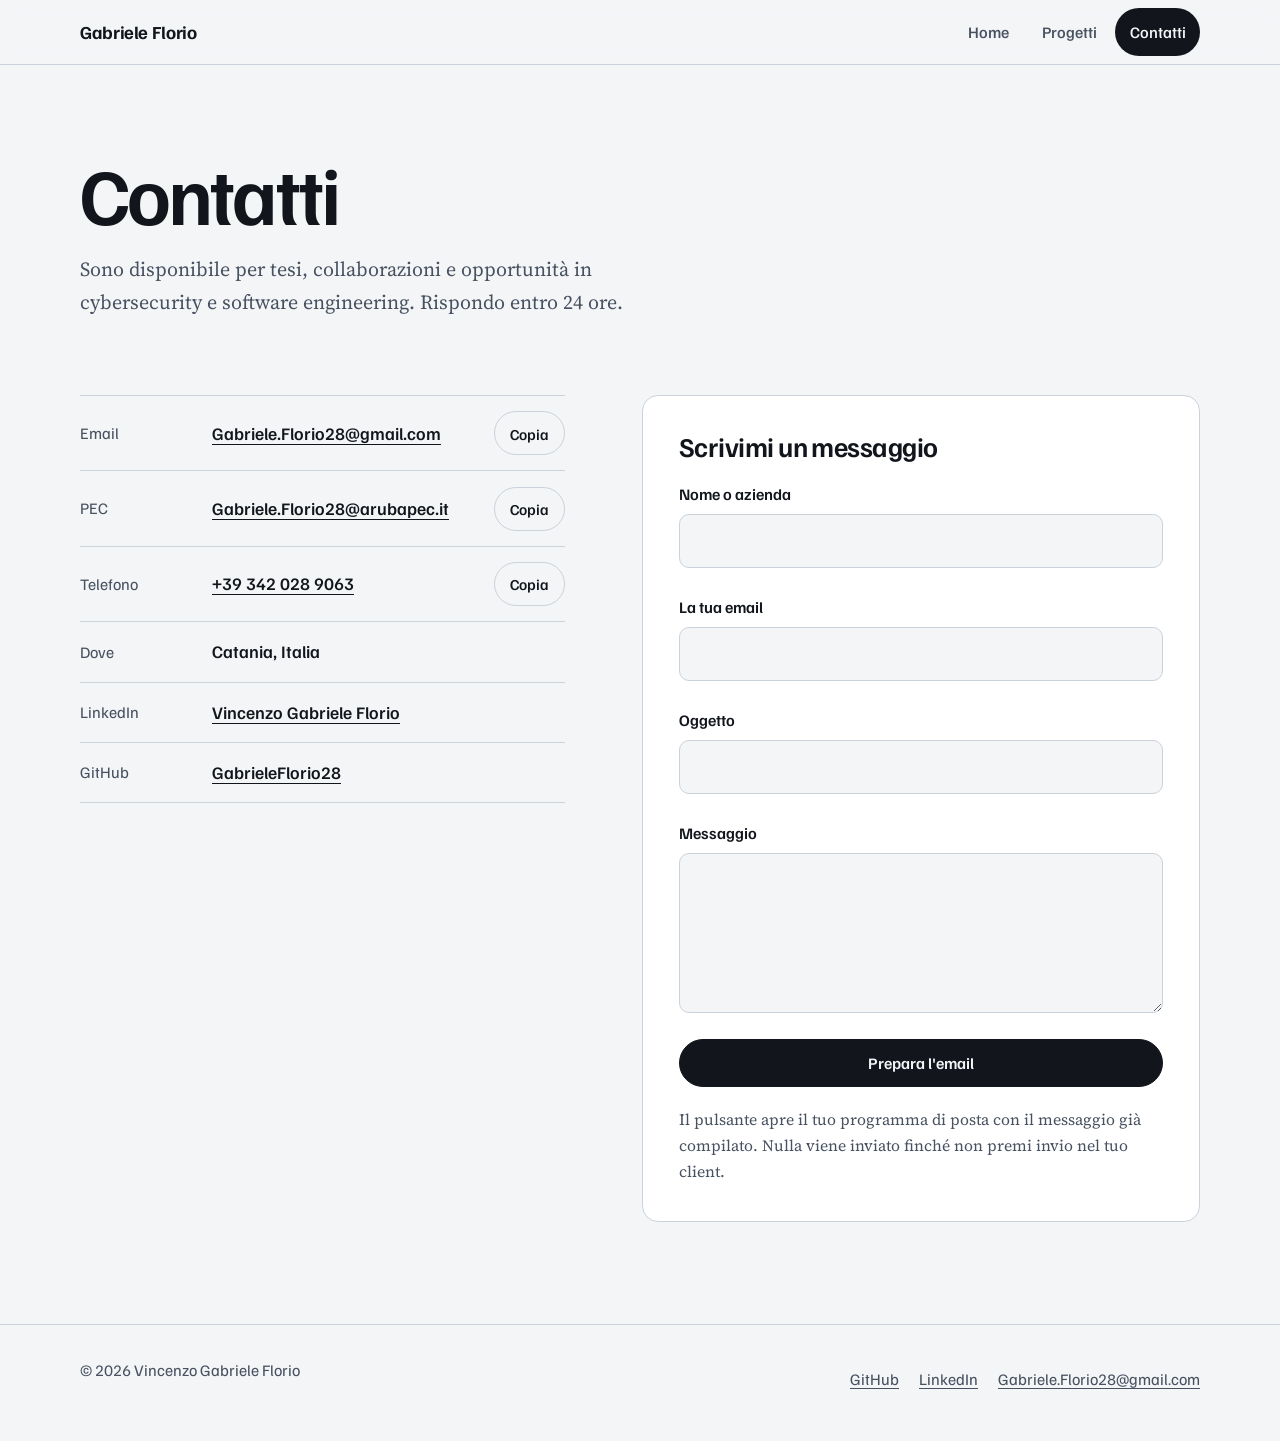
==== commit 1cb9a8da: "feat(ui/ux): enhance portfolio visuals, scroll animations, and form validation - Add available statu" ====
--- a/contact.html
+++ b/contact.html
@@ -7,33 +7,20 @@
   <meta name="description" content="Contatta Vincenzo Gabriele Florio per tesi, collaborazioni e opportunità in cybersecurity e software engineering. Rispondo entro 24 ore.">
   <meta name="author" content="Vincenzo Gabriele Florio">
   <meta name="color-scheme" content="light dark">
-  <meta name="theme-color" content="#0b1220">
-  <meta property="og:type" content="website">
-  <meta property="og:title" content="Contatti | Vincenzo Gabriele Florio">
-  <meta property="og:description" content="Tesi, collaborazioni e opportunità in cybersecurity e software engineering. Rispondo entro 24 ore.">
-  <meta property="og:image" content="https://gabrieleflorio28.github.io/og-image.png">
-  <meta name="twitter:card" content="summary_large_image">
   <link rel="icon" href="favicon.svg" type="image/svg+xml">
   <link rel="icon" href="favicon.png" type="image/png">
   <link rel="preconnect" href="https://fonts.googleapis.com">
   <link rel="preconnect" href="https://fonts.gstatic.com" crossorigin>
-  <link href="https://fonts.googleapis.com/css2?family=Bricolage+Grotesque:opsz,wdth,wght@12..96,75..100,200..800&display=swap" rel="stylesheet">
+  <link href="https://fonts.googleapis.com/css2?family=Familjen+Grotesk:wght@400..700&family=Source+Serif+4:opsz,wght@8..60,400..700&display=swap" rel="stylesheet">
   <link rel="stylesheet" href="css/style.css">
 </head>
 <body>
   <a class="skip-link" href="#main">Vai al contenuto</a>
+  <div class="scroll-progress" aria-hidden="true"></div>
 
-  <header class="site-header band">
+  <header class="site-header">
     <div class="wrap">
-      <a class="brand" href="index.html">
-        <svg class="brand-mark" viewBox="0 0 26 22" aria-hidden="true" focusable="false">
-          <rect x="0" y="0" width="26" height="4" rx="2" fill="#e5604a"/>
-          <rect x="0" y="6" width="19" height="4" rx="2" fill="#5683f2"/>
-          <rect x="0" y="12" width="23" height="4" rx="2" fill="#cc7c14"/>
-          <rect x="0" y="18" width="14" height="4" rx="2" fill="#9a74f2"/>
-        </svg>
-        Gabriele Florio
-      </a>
+      <a class="brand" href="index.html">Gabriele Florio</a>
       <nav class="nav" aria-label="Principale">
         <a href="index.html">Home</a>
         <a href="projects.html">Progetti</a>
@@ -43,143 +30,72 @@
   </header>
 
   <main id="main">
-    <section class="page-hero page-hero--short band">
-      <div class="wrap hero-grid">
-        <div>
-          <ul class="chips">
-            <li class="chip"><span class="dot live" aria-hidden="true"></span>Rispondo entro 24 ore</li>
-            <li class="chip">Catania, Italia</li>
-          </ul>
-          <h1>Scrivimi</h1>
-          <p class="lede">Sono disponibile per tesi, collaborazioni e opportunità in cybersecurity e software engineering.</p>
-        </div>
-
-        <!-- Un messaggio che viaggia da te a me -->
-        <svg class="hero-art" viewBox="0 0 520 300" role="img" aria-label="Illustrazione: un messaggio viaggia da te fino a me, a Catania.">
-          <path class="msg-path" d="M96 214 C 200 60, 330 270, 424 110"/>
-          <circle class="msg-node" cx="96" cy="214" r="44"/>
-          <text class="msg-label" x="96" y="222" text-anchor="middle">Tu</text>
-          <circle class="msg-node" cx="424" cy="110" r="44"/>
-          <text class="msg-label" x="424" y="118" text-anchor="middle">Io</text>
-          <text class="msg-sub" x="424" y="178" text-anchor="middle">Catania</text>
-          <g class="msg-env">
-            <rect x="-26" y="-19" width="52" height="38" rx="7" fill="#eaf0fa"/>
-            <path d="M-26 -11 0 6 26 -11" fill="none" stroke="#0b1220" stroke-width="2.4" stroke-linejoin="round"/>
-          </g>
-        </svg>
+    <section class="page-head">
+      <div class="wrap">
+        <h1>Contatti</h1>
+        <p class="lede">Sono disponibile per tesi, collaborazioni e opportunità in cybersecurity e software engineering. Rispondo entro 24 ore.</p>
       </div>
     </section>
 
-    <section class="section" id="canali">
-      <div class="wrap">
-        <div class="channels">
-          <article class="channel channel-main">
-            <div class="tile-icon" aria-hidden="true"><svg viewBox="0 0 24 24"><rect x="3" y="5" width="18" height="14" rx="2"/><path d="m3 7 9 6 9-6"/></svg></div>
-            <div>
+    <section class="section reveal" style="border-top:0; padding-top:0">
+      <div class="wrap contact-grid">
+        <div>
+          <ul class="contact-list">
+            <li>
               <span class="k">Email</span>
-              <span class="v">Gabriele.Florio28@gmail.com</span>
-            </div>
-            <div class="actions">
-              <a class="pill is-primary" href="mailto:Gabriele.Florio28@gmail.com">Scrivi un'email</a>
-              <button class="pill" type="button" data-copy="Gabriele.Florio28@gmail.com" aria-label="Copia l'indirizzo email"><svg viewBox="0 0 24 24" aria-hidden="true"><rect x="9" y="9" width="11" height="11" rx="2"/><path d="M5 15V6a2 2 0 0 1 2-2h9"/></svg><span class="t">Copia</span></button>
-            </div>
-          </article>
-
-          <article class="channel" data-lane="sql">
-            <div class="tile-icon" aria-hidden="true"><svg viewBox="0 0 24 24"><path d="M12 3 5 6v5c0 4.5 2.9 8.3 7 10 4.1-1.7 7-5.5 7-10V6z"/><path d="m9 12 2 2 4-4"/></svg></div>
-            <div>
+              <a class="v" href="mailto:Gabriele.Florio28@gmail.com">Gabriele.Florio28@gmail.com</a>
+              <button class="copy-btn" type="button" data-copy="Gabriele.Florio28@gmail.com" aria-label="Copia l'indirizzo email">Copia</button>
+            </li>
+            <li>
               <span class="k">PEC</span>
-              <span class="v">Gabriele.Florio28@arubapec.it</span>
-            </div>
-            <div class="actions">
-              <a class="pill" href="mailto:Gabriele.Florio28@arubapec.it">Scrivi</a>
-              <button class="pill" type="button" data-copy="Gabriele.Florio28@arubapec.it" aria-label="Copia l'indirizzo PEC"><svg viewBox="0 0 24 24" aria-hidden="true"><rect x="9" y="9" width="11" height="11" rx="2"/><path d="M5 15V6a2 2 0 0 1 2-2h9"/></svg><span class="t">Copia</span></button>
-            </div>
-          </article>
-
-          <article class="channel" data-lane="priv">
-            <div class="tile-icon" aria-hidden="true"><svg viewBox="0 0 24 24"><path d="M5 4h4l2 5-2.5 1.5a11 11 0 0 0 5 5L15 13l5 2v4a2 2 0 0 1-2 2A16 16 0 0 1 3 6a2 2 0 0 1 2-2z"/></svg></div>
-            <div>
+              <a class="v" href="mailto:Gabriele.Florio28@arubapec.it">Gabriele.Florio28@arubapec.it</a>
+              <button class="copy-btn" type="button" data-copy="Gabriele.Florio28@arubapec.it" aria-label="Copia l'indirizzo PEC">Copia</button>
+            </li>
+            <li>
               <span class="k">Telefono</span>
-              <span class="v">+39 342 028 9063</span>
-            </div>
-            <div class="actions">
-              <a class="pill" href="tel:+393420289063">Chiama</a>
-              <button class="pill" type="button" data-copy="+39 342 028 9063" aria-label="Copia il numero di telefono"><svg viewBox="0 0 24 24" aria-hidden="true"><rect x="9" y="9" width="11" height="11" rx="2"/><path d="M5 15V6a2 2 0 0 1 2-2h9"/></svg><span class="t">Copia</span></button>
-            </div>
-          </article>
-
-          <article class="channel" data-lane="misc">
-            <div class="tile-icon" aria-hidden="true"><svg viewBox="0 0 24 24"><path d="M12 21s7-5.6 7-11a7 7 0 1 0-14 0c0 5.4 7 11 7 11z"/><circle cx="12" cy="10" r="2.5"/></svg></div>
-            <div>
+              <a class="v" href="tel:+393420289063">+39 342 028 9063</a>
+              <button class="copy-btn" type="button" data-copy="+39 342 028 9063" aria-label="Copia il numero di telefono">Copia</button>
+            </li>
+            <li>
               <span class="k">Dove</span>
               <span class="v">Catania, Italia</span>
-            </div>
-          </article>
-
-          <article class="channel" data-lane="auth">
-            <div class="tile-icon" aria-hidden="true"><svg viewBox="0 0 24 24"><rect x="3" y="7" width="18" height="13" rx="2"/><path d="M9 7V5a2 2 0 0 1 2-2h2a2 2 0 0 1 2 2v2M3 13h18"/></svg></div>
-            <div>
+              <span></span>
+            </li>
+            <li>
               <span class="k">LinkedIn</span>
-              <span class="v">Vincenzo Gabriele Florio</span>
-            </div>
-            <div class="actions">
-              <a class="pill" href="https://www.linkedin.com/in/vincenzo-gabriele-florio-73456a181/" rel="noopener">Apri il profilo</a>
-            </div>
-          </article>
-
-          <article class="channel" data-lane="sql">
-            <div class="tile-icon" aria-hidden="true"><svg viewBox="0 0 24 24"><path d="m8 8-4 4 4 4M16 8l4 4-4 4M14 5l-4 14"/></svg></div>
-            <div>
+              <a class="v" href="https://www.linkedin.com/in/vincenzo-gabriele-florio-73456a181/" rel="noopener">Vincenzo Gabriele Florio</a>
+              <span></span>
+            </li>
+            <li>
               <span class="k">GitHub</span>
-              <span class="v">GabrieleFlorio28</span>
-            </div>
-            <div class="actions">
-              <a class="pill" href="https://github.com/GabrieleFlorio28" rel="noopener">Apri il profilo</a>
-            </div>
-          </article>
-
-          <article class="channel" data-lane="priv">
-            <div class="tile-icon" aria-hidden="true"><svg viewBox="0 0 24 24"><circle cx="12" cy="12" r="9"/><path d="M12 7v5l3 2"/></svg></div>
-            <div>
-              <span class="k">Tempi di risposta</span>
-              <span class="v">Entro 24 ore</span>
-            </div>
-          </article>
-        </div>
-        <p class="sr-only" role="status" aria-live="polite" data-copy-status></p>
-      </div>
-    </section>
-
-    <section class="section" id="messaggio" style="padding-top:0">
-      <div class="wrap contact-grid">
-        <div>
-          <h2>Di cosa vuoi parlare?</h2>
-          <p class="lede">Scegli un argomento e compilo io l'oggetto. Il resto lo scrivi tu.</p>
-          <ul class="topics" aria-label="Argomento del messaggio">
-            <li><button class="topic" type="button" data-t="tesi" data-subject="Domanda sulla tesi" aria-pressed="false"><span class="bar"></span><span class="txt"><strong>Tesi</strong><small>Domande sul Vulnerable Lab o sul mio lavoro di tesi</small></span></button></li>
-            <li><button class="topic" type="button" data-t="collab" data-subject="Proposta di collaborazione" aria-pressed="false"><span class="bar"></span><span class="txt"><strong>Collaborazione</strong><small>Progetti, laboratori, CTF</small></span></button></li>
-            <li><button class="topic" type="button" data-t="lavoro" data-subject="Opportunità di lavoro" aria-pressed="false"><span class="bar"></span><span class="txt"><strong>Opportunità di lavoro</strong><small>Cybersecurity o software engineering</small></span></button></li>
+              <a class="v" href="https://github.com/GabrieleFlorio28" rel="noopener">GabrieleFlorio28</a>
+              <span></span>
+            </li>
           </ul>
+          <p class="sr-only" role="status" aria-live="polite" data-copy-status></p>
         </div>
 
         <form class="form" data-mailto-form novalidate>
-          <h3>Il tuo messaggio</h3>
+          <h2>Scrivimi un messaggio</h2>
           <div class="field">
             <label for="nome">Nome o azienda</label>
-            <input id="nome" name="nome" type="text" autocomplete="name" required>
+            <input id="nome" name="nome" type="text" autocomplete="name" required aria-describedby="nome-error">
+            <span class="field-error" id="nome-error" aria-live="assertive"></span>
           </div>
           <div class="field">
             <label for="email">La tua email</label>
-            <input id="email" name="email" type="email" autocomplete="email" required>
+            <input id="email" name="email" type="email" autocomplete="email" required aria-describedby="email-error">
+            <span class="field-error" id="email-error" aria-live="assertive"></span>
           </div>
           <div class="field">
             <label for="oggetto">Oggetto</label>
-            <input id="oggetto" name="oggetto" type="text" required>
+            <input id="oggetto" name="oggetto" type="text" required aria-describedby="oggetto-error">
+            <span class="field-error" id="oggetto-error" aria-live="assertive"></span>
           </div>
           <div class="field">
-            <label for="messaggio-testo">Messaggio</label>
-            <textarea id="messaggio-testo" name="messaggio" required></textarea>
+            <label for="messaggio">Messaggio</label>
+            <textarea id="messaggio" name="messaggio" required aria-describedby="messaggio-error"></textarea>
+            <span class="field-error" id="messaggio-error" aria-live="assertive"></span>
           </div>
           <button class="btn btn-solid" type="submit">Prepara l'email</button>
           <p class="form-note" data-form-note>Il pulsante apre il tuo programma di posta con il messaggio già compilato. Nulla viene inviato finché non premi invio nel tuo client.</p>
@@ -188,7 +104,7 @@
     </section>
   </main>
 
-  <footer class="site-footer band">
+  <footer class="site-footer">
     <div class="wrap">
       <span>© <span data-year>2026</span> Vincenzo Gabriele Florio</span>
       <ul>
--- a/css/style.css
+++ b/css/style.css
@@ -1,62 +1,46 @@
 /* ==========================================================================
-   Portfolio v2 — Vincenzo Gabriele Florio
-   Sistema: quattro reti = quattro colori (corallo, blu, arancio, viola).
-   Palette validata per daltonismo e contrasto (versione chiara e scura).
+   Portfolio — Vincenzo Gabriele Florio
+   Design system: le quattro reti del Vulnerable Lab sono il linguaggio visivo.
    ========================================================================== */
 
-/* ---------- Token ---------- */
+/* ---------- Tokens ---------- */
 :root {
-  /* bande scure (header, hero, CTA, footer): sempre scure */
-  --band: #0b1220;
-  --band-2: #121b2e;
-  --band-rule: #26324a;
-  --on-dark: #eaf0fa;
-  --on-dark-2: #a8b4c9;
-
-  /* colori delle reti sulle bande scure */
-  --sql-d: #e5604a;
-  --auth-d: #5683f2;
-  --priv-d: #cc7c14;
-  --misc-d: #9a74f2;
-
-  /* contenuto (tema chiaro) */
   --paper: #f3f5f7;
   --surface: #ffffff;
-  --ink: #0f1626;
-  --muted: #4a5568;
-  --rule: #d3d9e2;
-  --tile: #e8ecf2;
-  --focus: #1f4fd8;
-
-  --sql: #d9442e;
-  --auth: #2f5fd0;
-  --priv: #c26a00;
-  --misc: #7a44d0;
-
-  --f: "Bricolage Grotesque", "Helvetica Neue", Arial, sans-serif;
+  --ink: #12161c;
+  --muted: #475160;
+  --rule: #cbd2da;
+  --focus: #1b4fd8;
+  --accent: #059669;
+
+  /* una tinta per rete — usate solo per le reti del laboratorio */
+  --sql: #c8402b;
+  --auth: #2a55b8;
+  --priv: #6b3fa0;
+  --misc: #a86f00;
+
+  --f-display: "Familjen Grotesk", "Helvetica Neue", Arial, sans-serif;
+  --f-text: "Source Serif 4", Georgia, "Times New Roman", serif;
   --f-code: ui-monospace, SFMono-Regular, Menlo, Consolas, monospace;
 
-  --wrap: 1160px;
-  --gutter: clamp(1.25rem, 4.5vw, 3rem);
-  --r: 14px;
-  --r-lg: 22px;
+  --wrap: 1120px;
+  --gutter: clamp(1.25rem, 4vw, 2.5rem);
+  --radius: 10px;
 }
 
 @media (prefers-color-scheme: dark) {
   :root {
-    --band: #070c17;
-    --band-2: #101829;
-    --paper: #0e1424;
-    --surface: #151d30;
-    --ink: #eaf0fa;
-    --muted: #a8b4c9;
-    --rule: #26324a;
-    --tile: #1e2842;
-    --focus: #8ca9ff;
-    --sql: #e5604a;
-    --auth: #5683f2;
-    --priv: #cc7c14;
-    --misc: #9a74f2;
+    --paper: #0e1217;
+    --surface: #161b22;
+    --ink: #e9edf2;
+    --muted: #9aa5b4;
+    --rule: #2b333e;
+    --focus: #7ca2ff;
+    --accent: #34d9b0;
+    --sql: #f0705a;
+    --auth: #7c9cf2;
+    --priv: #b58ce8;
+    --misc: #e5ae3a;
   }
 }
 
@@ -76,13 +60,13 @@
   margin: 0;
   background: var(--paper);
   color: var(--ink);
-  font-family: var(--f);
-  font-optical-sizing: auto;
-  font-size: 1.0625rem;
-  line-height: 1.62;
+  font-family: var(--f-text);
+  font-size: 1.125rem;
+  line-height: 1.65;
   -webkit-font-smoothing: antialiased;
 }
 
+img,
 svg {
   display: block;
   max-width: 100%;
@@ -90,7 +74,7 @@
 
 a {
   color: inherit;
-  text-underline-offset: 0.22em;
+  text-underline-offset: 0.2em;
   text-decoration-thickness: 1px;
 }
 
@@ -101,21 +85,18 @@
 :focus-visible {
   outline: 3px solid var(--focus);
   outline-offset: 3px;
-  border-radius: 6px;
-}
-
-.band :focus-visible {
-  outline-color: #9db8ff;
+  border-radius: 4px;
 }
 
 h1,
 h2,
-h3,
-h4 {
-  margin: 0;
-  font-weight: 700;
-  line-height: 1.06;
-  letter-spacing: -0.025em;
+h3 {
+  font-family: var(--f-display);
+  line-height: 1.08;
+  letter-spacing: -0.02em;
+  margin: 0;
+  font-weight: 650;
+  text-wrap: balance;
 }
 
 p {
@@ -131,6 +112,978 @@
 .wrap {
   width: min(100% - 2 * var(--gutter), var(--wrap));
   margin-inline: auto;
+}
+
+.skip-link {
+  position: absolute;
+  left: var(--gutter);
+  top: -4rem;
+  background: var(--ink);
+  color: var(--paper);
+  padding: 0.6rem 1rem;
+  border-radius: 6px;
+  z-index: 100;
+  font-family: var(--f-display);
+}
+
+.skip-link:focus {
+  top: 0.75rem;
+}
+
+/* ---------- Header ---------- */
+.site-header {
+  position: sticky;
+  top: 0;
+  z-index: 50;
+  background: color-mix(in srgb, var(--paper) 88%, transparent);
+  backdrop-filter: blur(10px);
+  -webkit-backdrop-filter: blur(10px);
+  border-bottom: 1px solid var(--rule);
+}
+
+.site-header .wrap {
+  display: flex;
+  align-items: center;
+  justify-content: space-between;
+  gap: 1rem;
+  min-height: 64px;
+}
+
+.brand {
+  font-family: var(--f-display);
+  font-weight: 700;
+  font-size: 1.15rem;
+  letter-spacing: -0.02em;
+  text-decoration: none;
+  white-space: nowrap;
+}
+
+.nav {
+  display: flex;
+  gap: 0.25rem;
+}
+
+.nav a {
+  font-family: var(--f-display);
+  font-size: 1rem;
+  font-weight: 500;
+  text-decoration: none;
+  padding: 0.65rem 0.9rem;
+  border-radius: 999px;
+  color: var(--muted);
+  min-height: 44px;
+  display: inline-flex;
+  align-items: center;
+}
+
+.nav a:hover {
+  color: var(--ink);
+  background: color-mix(in srgb, var(--ink) 7%, transparent);
+}
+
+.nav a[aria-current="page"] {
+  color: var(--paper);
+  background: var(--ink);
+}
+
+/* ---------- Buttons ---------- */
+.btn {
+  display: inline-flex;
+  align-items: center;
+  justify-content: center;
+  gap: 0.5rem;
+  min-height: 48px;
+  padding: 0.7rem 1.4rem;
+  border-radius: 999px;
+  border: 1.5px solid var(--ink);
+  font-family: var(--f-display);
+  font-weight: 600;
+  font-size: 1rem;
+  text-decoration: none;
+  cursor: pointer;
+  background: transparent;
+  color: var(--ink);
+  transition: background-color 0.18s ease, color 0.18s ease, transform 0.18s ease;
+}
+
+.btn:hover {
+  background: color-mix(in srgb, var(--ink) 8%, transparent);
+  transform: translateY(-1px);
+  box-shadow: 0 4px 12px color-mix(in srgb, var(--ink) 12%, transparent);
+}
+
+.btn:active {
+  transform: translateY(1px);
+  box-shadow: none;
+}
+
+.btn-solid {
+  background: var(--ink);
+  color: var(--paper);
+}
+
+.btn-solid:hover {
+  background: color-mix(in srgb, var(--ink) 82%, var(--paper));
+}
+
+.btn-row {
+  display: flex;
+  flex-wrap: wrap;
+  gap: 0.75rem;
+}
+
+/* ---------- Sezioni ---------- */
+.section {
+  padding-block: clamp(3.5rem, 8vw, 6.5rem);
+}
+
+.section + .section {
+  border-top: 1px solid var(--rule);
+}
+
+.section-head {
+  display: grid;
+  grid-template-columns: minmax(0, 1fr);
+  gap: 1rem;
+  margin-bottom: clamp(2rem, 5vw, 3.5rem);
+}
+
+.section-head h2 {
+  font-size: clamp(1.9rem, 4vw, 2.9rem);
+}
+
+.lede {
+  font-size: 1.25rem;
+  color: var(--muted);
+  max-width: 60ch;
+}
+
+/* ---------- Hero ---------- */
+.hero {
+  padding-top: clamp(3rem, 8vw, 6rem);
+  padding-bottom: clamp(3rem, 7vw, 5rem);
+  background: linear-gradient(to bottom, var(--paper), color-mix(in srgb, var(--accent) 3%, var(--paper)));
+}
+
+.hero h1 {
+  font-size: clamp(2.7rem, 8.2vw, 6rem);
+  font-weight: 700;
+  letter-spacing: -0.04em;
+  line-height: 0.98;
+  max-width: 14ch;
+  background: linear-gradient(135deg, var(--ink) 30%, var(--accent) 100%);
+  -webkit-background-clip: text;
+  -webkit-text-fill-color: transparent;
+  background-clip: text;
+}
+
+.hero-role {
+  font-family: var(--f-display);
+  font-size: clamp(1.15rem, 2.4vw, 1.5rem);
+  font-weight: 500;
+  color: var(--muted);
+  margin: 1.25rem 0 0.75rem;
+}
+
+.hero-intro {
+  max-width: 54ch;
+  margin-bottom: 2rem;
+}
+
+/* ---------- Laboratorio: diagramma interattivo ---------- */
+.lab {
+  margin-top: clamp(2.5rem, 6vw, 4rem);
+  background: var(--surface);
+  border: 1px solid var(--rule);
+  border-radius: calc(var(--radius) * 1.6);
+  padding: clamp(1.25rem, 3vw, 2.25rem);
+}
+
+.lab-grid {
+  display: grid;
+  grid-template-columns: minmax(0, 220px) minmax(0, 1fr);
+  gap: clamp(1.5rem, 4vw, 3rem);
+  align-items: stretch;
+}
+
+.lab-host {
+  align-self: center;
+  border: 1.5px solid var(--ink);
+  border-radius: var(--radius);
+  padding: 1.1rem 1.1rem 1.2rem;
+  position: relative;
+}
+
+.lab-host strong {
+  display: block;
+  font-family: var(--f-display);
+  font-size: 1.25rem;
+  letter-spacing: -0.02em;
+  line-height: 1.15;
+}
+
+.lab-host span {
+  display: block;
+  margin-top: 0.4rem;
+  font-size: 0.95rem;
+  line-height: 1.4;
+  color: var(--muted);
+}
+
+/* connettore host → dorsale */
+.lab-host::after {
+  content: "";
+  position: absolute;
+  top: 50%;
+  left: 100%;
+  width: clamp(1.5rem, 4vw, 3rem);
+  border-top: 1.5px solid var(--ink);
+}
+
+.lanes {
+  list-style: none;
+  margin: 0;
+  padding: 0 0 0 clamp(1.5rem, 4vw, 3rem);
+  display: grid;
+  gap: 0.75rem;
+  position: relative;
+}
+
+/* dorsale verticale */
+.lanes::before {
+  content: "";
+  position: absolute;
+  left: 0;
+  top: 2.4rem;
+  bottom: 2.4rem;
+  border-left: 1.5px solid var(--ink);
+  transform-origin: top;
+}
+
+.lanes li {
+  position: relative;
+}
+
+/* ramo orizzontale dalla dorsale alla rete */
+.lanes li::before {
+  content: "";
+  position: absolute;
+  left: calc(-1 * clamp(1.5rem, 4vw, 3rem));
+  top: 50%;
+  width: clamp(1.5rem, 4vw, 3rem);
+  border-top: 1.5px solid var(--ink);
+  transform-origin: left;
+}
+
+.lane {
+  --tint: var(--sql);
+  width: 100%;
+  display: grid;
+  grid-template-columns: 6px minmax(0, 1fr) auto;
+  align-items: center;
+  gap: 1rem;
+  text-align: left;
+  padding: 0.85rem 1.1rem 0.85rem 0;
+  min-height: 64px;
+  border: 1px solid var(--rule);
+  border-radius: var(--radius);
+  background: var(--paper);
+  color: var(--ink);
+  font: inherit;
+  cursor: pointer;
+  overflow: hidden;
+  transition: border-color 0.18s ease, background-color 0.18s ease, opacity 0.18s ease;
+}
+
+.lane[data-lane="sql"] { --tint: var(--sql); }
+.lane[data-lane="auth"] { --tint: var(--auth); }
+.lane[data-lane="priv"] { --tint: var(--priv); }
+.lane[data-lane="misc"] { --tint: var(--misc); }
+
+.lane-bar {
+  align-self: stretch;
+  background: var(--tint);
+  transform-origin: top;
+}
+
+.lane-name {
+  display: block;
+  font-family: var(--f-display);
+  font-weight: 650;
+  font-size: 1.1rem;
+  letter-spacing: -0.015em;
+  line-height: 1.2;
+}
+
+.lane-net {
+  display: block;
+  font-family: var(--f-code);
+  font-size: 0.82rem;
+  color: var(--muted);
+  margin-top: 0.15rem;
+}
+
+.lane-port {
+  font-family: var(--f-code);
+  font-size: 1.05rem;
+  font-weight: 600;
+}
+
+.lane:hover {
+  border-color: var(--tint);
+}
+
+.lane[aria-pressed="true"] {
+  border-color: var(--tint);
+  background: color-mix(in srgb, var(--tint) 9%, var(--surface));
+  box-shadow: inset 0 0 0 1px var(--tint);
+}
+
+.lanes:has(.lane[aria-pressed="true"]) .lane[aria-pressed="false"] {
+  opacity: 0.72;
+}
+
+.lanes:has(.lane[aria-pressed="true"]) .lane[aria-pressed="false"]:hover {
+  opacity: 1;
+}
+
+/* pannello dettaglio */
+.lab-panel {
+  margin-top: clamp(1.25rem, 3vw, 1.75rem);
+  padding-top: clamp(1.25rem, 3vw, 1.75rem);
+  border-top: 1px solid var(--rule);
+  display: grid;
+  grid-template-columns: minmax(0, 1fr) minmax(0, 1.4fr);
+  gap: 1rem clamp(1.5rem, 4vw, 3rem);
+}
+
+.lab-panel h3 {
+  font-size: clamp(1.4rem, 2.6vw, 1.9rem);
+  display: flex;
+  align-items: center;
+  gap: 0.7rem;
+}
+
+.lab-panel h3::before {
+  content: "";
+  flex: none;
+  width: 14px;
+  height: 14px;
+  border-radius: 3px;
+  background: var(--panel-tint, var(--sql));
+}
+
+.lab-panel dl {
+  margin: 0.9rem 0 0;
+  display: grid;
+  grid-template-columns: auto 1fr;
+  gap: 0.35rem 1rem;
+  font-size: 1rem;
+}
+
+.lab-panel dt {
+  color: var(--muted);
+  font-family: var(--f-display);
+}
+
+.lab-panel dd {
+  margin: 0;
+  font-family: var(--f-code);
+  font-size: 0.92rem;
+}
+
+.lab-panel p {
+  margin: 0;
+  font-size: 1.05rem;
+  max-width: 56ch;
+}
+
+.lab-panel p + p {
+  margin-top: 0.75rem;
+  color: var(--muted);
+}
+
+.lab-foot {
+  margin-top: 1.25rem;
+  font-size: 0.95rem;
+  color: var(--muted);
+}
+
+/* l'unico momento animato: il laboratorio si costruisce una volta */
+@media (prefers-reduced-motion: no-preference) {
+  .lab-host {
+    animation: lab-in 0.5s ease-out both;
+  }
+
+  .lanes::before {
+    animation: draw-y 0.6s 0.3s cubic-bezier(0.65, 0, 0.35, 1) both;
+  }
+
+  .lanes li::before {
+    animation: draw-x 0.35s ease-out both;
+  }
+
+  .lanes li:nth-child(1)::before { animation-delay: 0.7s; }
+  .lanes li:nth-child(2)::before { animation-delay: 0.85s; }
+  .lanes li:nth-child(3)::before { animation-delay: 1s; }
+  .lanes li:nth-child(4)::before { animation-delay: 1.15s; }
+
+  .lanes .lane {
+    animation: lane-in 0.45s ease-out both;
+  }
+
+  .lanes li:nth-child(1) .lane { animation-delay: 0.9s; }
+  .lanes li:nth-child(2) .lane { animation-delay: 1.05s; }
+  .lanes li:nth-child(3) .lane { animation-delay: 1.2s; }
+  .lanes li:nth-child(4) .lane { animation-delay: 1.35s; }
+
+  @keyframes lab-in {
+    from { opacity: 0; transform: translateX(-12px); }
+    to { opacity: 1; transform: none; }
+  }
+
+  @keyframes draw-y {
+    from { transform: scaleY(0); }
+    to { transform: scaleY(1); }
+  }
+
+  @keyframes draw-x {
+    from { transform: scaleX(0); }
+    to { transform: scaleX(1); }
+  }
+
+  @keyframes lane-in {
+    from { opacity: 0; transform: translateX(-10px); }
+    to { opacity: 1; transform: none; }
+  }
+}
+
+/* ---------- Profilo ---------- */
+.split {
+  display: grid;
+  grid-template-columns: minmax(0, 1fr) minmax(0, 2fr);
+  gap: clamp(1.5rem, 5vw, 4rem);
+}
+
+.split h2 {
+  font-size: clamp(1.9rem, 4vw, 2.9rem);
+}
+
+.prose {
+  max-width: 62ch;
+}
+
+.prose p:last-child {
+  margin-bottom: 0;
+}
+
+.prose strong {
+  font-weight: 600;
+}
+
+/* ---------- Percorso ---------- */
+.timeline {
+  list-style: none;
+  margin: 0;
+  padding: 0;
+  position: relative;
+}
+
+.timeline::before {
+  content: "";
+  position: absolute;
+  left: calc(11rem + 7px);
+  top: 0.6rem;
+  bottom: 0.6rem;
+  border-left: 1.5px solid var(--rule);
+}
+
+.tl-item {
+  display: grid;
+  grid-template-columns: 11rem minmax(0, 1fr);
+  gap: 0 clamp(1.5rem, 4vw, 3rem);
+  padding-bottom: clamp(2rem, 5vw, 3rem);
+  position: relative;
+}
+
+.tl-item:last-child {
+  padding-bottom: 0;
+}
+
+.tl-item::before {
+  content: "";
+  position: absolute;
+  left: calc(11rem + 1px);
+  top: 0.55rem;
+  width: 13px;
+  height: 13px;
+  border-radius: 50%;
+  background: var(--paper);
+  border: 2px solid var(--ink);
+}
+
+.tl-item:first-child::before {
+  background: var(--ink);
+}
+
+.tl-date {
+  font-family: var(--f-display);
+  font-weight: 600;
+  font-size: 1.05rem;
+  padding-top: 0.15rem;
+}
+
+.tl-body {
+  padding-left: clamp(0.5rem, 2vw, 1.25rem);
+}
+
+.tl-body h3 {
+  font-size: 1.45rem;
+}
+
+.tl-role {
+  font-family: var(--f-display);
+  color: var(--muted);
+  font-size: 1.05rem;
+  margin: 0.25rem 0 0.6rem;
+}
+
+.tl-body ul {
+  margin: 0;
+  padding-left: 1.2rem;
+  max-width: 58ch;
+}
+
+.tl-body li {
+  margin-bottom: 0.25rem;
+}
+
+/* ---------- Competenze ---------- */
+.skills {
+  display: grid;
+  grid-template-columns: repeat(auto-fit, minmax(230px, 1fr));
+  gap: clamp(1.75rem, 4vw, 3rem) clamp(1.5rem, 4vw, 3rem);
+}
+
+.skills h3 {
+  font-size: 1.3rem;
+  padding-bottom: 0.75rem;
+  border-bottom: 2px solid var(--ink);
+}
+
+.skills ul {
+  list-style: none;
+  margin: 0;
+  padding: 0;
+}
+
+.skills li {
+  padding: 0.55rem 0;
+  border-bottom: 1px solid var(--rule);
+  font-size: 1.05rem;
+}
+
+/* ---------- Chiusura / CTA ---------- */
+.cta {
+  background: var(--ink);
+  color: var(--paper);
+  border-radius: calc(var(--radius) * 2);
+  padding: clamp(2rem, 6vw, 4rem);
+  display: grid;
+  gap: 1.75rem;
+}
+
+.cta h2 {
+  font-size: clamp(1.9rem, 4.4vw, 3.2rem);
+  max-width: 20ch;
+}
+
+.cta p {
+  margin: 0;
+  max-width: 52ch;
+  color: color-mix(in srgb, var(--paper) 78%, var(--ink));
+}
+
+.cta .btn {
+  border-color: var(--paper);
+  color: var(--paper);
+}
+
+.cta .btn-solid {
+  background: var(--paper);
+  color: var(--ink);
+}
+
+.cta .btn:hover {
+  background: color-mix(in srgb, var(--paper) 16%, transparent);
+}
+
+.cta .btn-solid:hover {
+  background: color-mix(in srgb, var(--paper) 86%, var(--ink));
+}
+
+/* ---------- Pagina progetti ---------- */
+.page-head {
+  padding-top: clamp(3rem, 8vw, 5.5rem);
+  padding-bottom: clamp(2rem, 5vw, 3.5rem);
+}
+
+.page-head h1 {
+  font-size: clamp(2.6rem, 7vw, 5rem);
+  letter-spacing: -0.04em;
+  line-height: 1;
+}
+
+.page-head .lede {
+  margin-top: 1.25rem;
+}
+
+.facts {
+  display: grid;
+  grid-template-columns: repeat(auto-fit, minmax(190px, 1fr));
+  gap: 1.5rem 2rem;
+  margin: 0;
+  padding-block: 1.5rem;
+  border-block: 1px solid var(--rule);
+}
+
+.facts dt {
+  font-family: var(--f-display);
+  color: var(--muted);
+  font-size: 0.98rem;
+}
+
+.facts dd {
+  margin: 0.15rem 0 0;
+  font-family: var(--f-display);
+  font-weight: 600;
+  font-size: 1.15rem;
+  line-height: 1.3;
+}
+
+.stack {
+  list-style: none;
+  margin: 0;
+  padding: 0;
+  display: flex;
+  flex-wrap: wrap;
+  gap: 0.5rem;
+}
+
+.stack li {
+  font-family: var(--f-display);
+  font-weight: 500;
+  font-size: 1rem;
+  padding: 0.35rem 0.85rem;
+  border: 1px solid var(--ink);
+  border-radius: 999px;
+}
+
+.test-box {
+  border: 1px solid var(--rule);
+  background: var(--surface);
+  border-radius: calc(var(--radius) * 1.6);
+  padding: clamp(1.25rem, 3vw, 2rem);
+  display: grid;
+  gap: 0.5rem;
+}
+
+.test-box h3 {
+  font-size: 1.5rem;
+}
+
+.test-box p {
+  margin: 0;
+  max-width: 58ch;
+}
+
+.test-box code {
+  background: color-mix(in srgb, var(--ink) 8%, transparent);
+  padding: 0.1em 0.45em;
+  border-radius: 4px;
+}
+
+/* ---------- Contatti ---------- */
+.contact-grid {
+  display: grid;
+  grid-template-columns: minmax(0, 1fr) minmax(0, 1.15fr);
+  gap: clamp(2rem, 6vw, 5rem);
+  align-items: start;
+}
+
+.contact-list {
+  list-style: none;
+  margin: 0;
+  padding: 0;
+}
+
+.contact-list li {
+  display: grid;
+  grid-template-columns: 7.5rem minmax(0, 1fr) auto;
+  align-items: center;
+  gap: 0.75rem;
+  padding: 0.95rem 0;
+  border-bottom: 1px solid var(--rule);
+}
+
+.contact-list li:first-child {
+  border-top: 1px solid var(--rule);
+}
+
+.contact-list .k {
+  font-family: var(--f-display);
+  color: var(--muted);
+  font-size: 1rem;
+}
+
+.contact-list .v {
+  font-family: var(--f-display);
+  font-weight: 550;
+  font-size: 1.1rem;
+  overflow-wrap: anywhere;
+}
+
+.copy-btn {
+  font-family: var(--f-display);
+  font-size: 0.95rem;
+  font-weight: 550;
+  background: transparent;
+  border: 1px solid var(--rule);
+  color: var(--ink);
+  border-radius: 999px;
+  padding: 0.4rem 0.95rem;
+  min-height: 44px;
+  cursor: pointer;
+  transition: background-color 0.18s ease, border-color 0.18s ease;
+}
+
+.copy-btn:hover {
+  border-color: var(--ink);
+}
+
+.copy-btn:active {
+  transform: scale(0.96);
+}
+
+.copy-btn.is-done {
+  background: var(--ink);
+  color: var(--paper);
+  border-color: var(--ink);
+}
+
+.reply-note {
+  margin-top: 1.5rem;
+  color: var(--muted);
+}
+
+.form {
+  background: var(--surface);
+  border: 1px solid var(--rule);
+  border-radius: calc(var(--radius) * 1.6);
+  padding: clamp(1.25rem, 3.5vw, 2.25rem);
+  display: grid;
+  gap: 1.25rem;
+}
+
+.form h2 {
+  font-size: 1.7rem;
+}
+
+.field {
+  display: grid;
+  gap: 0.4rem;
+}
+
+.field label {
+  font-family: var(--f-display);
+  font-weight: 600;
+  font-size: 1rem;
+}
+
+.field input,
+.field textarea {
+  font: inherit;
+  font-size: 1.05rem;
+  color: var(--ink);
+  background: var(--paper);
+  border: 1.5px solid var(--rule);
+  border-radius: var(--radius);
+  padding: 0.75rem 0.9rem;
+  min-height: 48px;
+  width: 100%;
+  transition: border-color 0.18s ease;
+}
+
+.field textarea {
+  min-height: 160px;
+  resize: vertical;
+}
+
+.field input:hover,
+.field textarea:hover {
+  border-color: var(--muted);
+}
+
+.field input:focus-visible,
+.field textarea:focus-visible {
+  outline: 3px solid var(--focus);
+  outline-offset: 1px;
+  border-color: var(--focus);
+  box-shadow: 0 0 0 4px color-mix(in srgb, var(--focus) 15%, transparent);
+}
+
+.form-note {
+  margin: 0;
+  font-size: 0.98rem;
+  color: var(--muted);
+}
+
+/* ---------- Scroll progress bar ---------- */
+.scroll-progress {
+  position: fixed;
+  top: 0;
+  left: 0;
+  width: 0%;
+  height: 3px;
+  background: linear-gradient(90deg, var(--accent), var(--focus));
+  z-index: 60;
+  pointer-events: none;
+}
+
+/* ---------- Status badge ---------- */
+.status-badge {
+  display: inline-flex;
+  align-items: center;
+  gap: 0.5rem;
+  font-family: var(--f-display);
+  font-size: 0.95rem;
+  font-weight: 600;
+  padding: 0.45rem 1rem;
+  border-radius: 999px;
+  background: color-mix(in srgb, var(--accent) 12%, var(--surface));
+  border: 1px solid color-mix(in srgb, var(--accent) 30%, transparent);
+  color: var(--ink);
+  margin-bottom: 1.5rem;
+}
+
+.status-dot {
+  width: 8px;
+  height: 8px;
+  border-radius: 50%;
+  background: var(--accent);
+}
+
+@media (prefers-reduced-motion: no-preference) {
+  .status-dot {
+    animation: pulse-dot 2s ease-in-out infinite;
+  }
+
+  @keyframes pulse-dot {
+    0%, 100% { opacity: 1; transform: scale(1); }
+    50% { opacity: 0.5; transform: scale(0.85); }
+  }
+}
+
+/* ---------- Scroll reveal ---------- */
+@media (prefers-reduced-motion: no-preference) {
+  .reveal {
+    opacity: 0;
+    transform: translateY(24px);
+  }
+
+  .reveal.is-visible {
+    opacity: 1;
+    transform: none;
+    transition: opacity 0.7s cubic-bezier(0.16, 1, 0.3, 1),
+                transform 0.7s cubic-bezier(0.16, 1, 0.3, 1);
+  }
+
+  .reveal-delay-1.is-visible { transition-delay: 0.1s; }
+  .reveal-delay-2.is-visible { transition-delay: 0.2s; }
+  .reveal-delay-3.is-visible { transition-delay: 0.3s; }
+}
+
+/* ---------- Hero reveal ---------- */
+@media (prefers-reduced-motion: no-preference) {
+  .hero h1,
+  .hero-role,
+  .hero-intro,
+  .hero .btn-row,
+  .hero .status-badge {
+    opacity: 0;
+    animation: hero-reveal 0.8s cubic-bezier(0.16, 1, 0.3, 1) both;
+  }
+
+  .hero .status-badge { animation-delay: 0s; }
+  .hero h1 { animation-delay: 0.1s; }
+  .hero-role { animation-delay: 0.22s; }
+  .hero-intro { animation-delay: 0.34s; }
+  .hero .btn-row { animation-delay: 0.46s; }
+
+  @keyframes hero-reveal {
+    from { opacity: 0; transform: translateY(20px); }
+    to   { opacity: 1; transform: none; }
+  }
+}
+
+/* ---------- Form inline errors ---------- */
+.field-error {
+  font-family: var(--f-display);
+  font-size: 0.9rem;
+  color: var(--sql);
+  display: block;
+  max-height: 0;
+  opacity: 0;
+  overflow: hidden;
+  transition: max-height 0.25s ease, opacity 0.25s ease, margin 0.25s ease;
+}
+
+.field-error.is-active {
+  max-height: 2em;
+  opacity: 1;
+  margin-top: 0.25rem;
+}
+
+.field input[aria-invalid="true"],
+.field textarea[aria-invalid="true"] {
+  border-color: var(--sql);
+}
+
+.field input[aria-invalid="true"]:focus-visible,
+.field textarea[aria-invalid="true"]:focus-visible {
+  outline-color: var(--sql);
+  box-shadow: 0 0 0 4px color-mix(in srgb, var(--sql) 15%, transparent);
+}
+
+/* ---------- Footer ---------- */
+.site-footer {
+  border-top: 1px solid var(--rule);
+  padding-block: 2rem 2.5rem;
+  font-family: var(--f-display);
+  font-size: 1rem;
+  color: var(--muted);
+}
+
+.site-footer .wrap {
+  display: flex;
+  flex-wrap: wrap;
+  justify-content: space-between;
+  gap: 0.75rem 2rem;
+}
+
+.site-footer ul {
+  list-style: none;
+  display: flex;
+  flex-wrap: wrap;
+  gap: 0.25rem 1.25rem;
+  margin: 0;
+  padding: 0;
+}
+
+.site-footer a {
+  display: inline-flex;
+  align-items: center;
+  min-height: 44px;
 }
 
 .sr-only {
@@ -142,1544 +1095,69 @@
   white-space: nowrap;
 }
 
-.skip-link {
-  position: absolute;
-  left: var(--gutter);
-  top: -4rem;
-  background: var(--on-dark);
-  color: var(--band);
-  padding: 0.6rem 1rem;
-  border-radius: 8px;
-  z-index: 100;
-  font-weight: 600;
-}
-
-.skip-link:focus {
-  top: 0.75rem;
-}
-
-/* ---------- Bande scure ---------- */
-.band {
-  background: var(--band);
-  color: var(--on-dark);
-  --sql: var(--sql-d);
-  --auth: var(--auth-d);
-  --priv: var(--priv-d);
-  --misc: var(--misc-d);
-  --muted: var(--on-dark-2);
-  --rule: var(--band-rule);
-  --surface: var(--band-2);
-  --ink: var(--on-dark);
-  --paper: var(--band);
-}
-
-/* ---------- Header ---------- */
-.site-header {
-  position: sticky;
-  top: 0;
-  z-index: 50;
-  border-bottom: 1px solid var(--band-rule);
-}
-
-.site-header .wrap {
-  display: flex;
-  align-items: center;
-  justify-content: space-between;
-  gap: 1rem;
-  min-height: 68px;
-}
-
-.brand {
-  display: inline-flex;
-  align-items: center;
-  gap: 0.7rem;
-  font-weight: 700;
-  font-size: 1.12rem;
-  letter-spacing: -0.02em;
-  text-decoration: none;
-  white-space: nowrap;
-  min-height: 44px;
-}
-
-.brand-mark {
-  width: 26px;
-  height: 22px;
-  flex: none;
-}
-
-.nav {
-  display: flex;
-  gap: 0.25rem;
-}
-
-.nav a {
-  font-size: 0.98rem;
-  font-weight: 500;
-  text-decoration: none;
-  padding: 0.6rem 1rem;
-  border-radius: 999px;
-  color: var(--on-dark-2);
-  min-height: 44px;
-  display: inline-flex;
-  align-items: center;
-  transition: background-color 0.18s ease, color 0.18s ease;
-}
-
-.nav a:hover {
-  color: var(--on-dark);
-  background: rgba(234, 240, 250, 0.09);
-}
-
-.nav a[aria-current="page"] {
-  color: var(--band);
-  background: var(--on-dark);
-}
-
-/* ---------- Pulsanti ---------- */
-.btn {
-  display: inline-flex;
-  align-items: center;
-  justify-content: center;
-  gap: 0.55rem;
-  min-height: 50px;
-  padding: 0.7rem 1.5rem;
-  border-radius: 999px;
-  border: 1.5px solid currentColor;
-  font: inherit;
-  font-weight: 600;
-  font-size: 1rem;
-  text-decoration: none;
-  cursor: pointer;
-  background: transparent;
-  color: inherit;
-  transition: background-color 0.18s ease, color 0.18s ease, transform 0.18s ease;
-}
-
-.btn:hover {
-  background: color-mix(in srgb, currentColor 10%, transparent);
-}
-
-.btn:active {
-  transform: translateY(1px);
-}
-
-.btn svg {
-  width: 19px;
-  height: 19px;
-}
-
-.btn-solid {
-  background: var(--ink);
-  color: var(--paper);
-  border-color: var(--ink);
-}
-
-.btn-solid:hover {
-  background: color-mix(in srgb, var(--ink) 84%, var(--paper));
-}
-
-.band .btn-solid {
-  background: var(--on-dark);
-  color: var(--band);
-  border-color: var(--on-dark);
-}
-
-.band .btn-solid:hover {
-  background: #ffffff;
-}
-
-.btn-row {
-  display: flex;
-  flex-wrap: wrap;
-  gap: 0.75rem;
-}
-
-/* ---------- Chip ---------- */
-.chips {
-  list-style: none;
-  margin: 0;
-  padding: 0;
-  display: flex;
-  flex-wrap: wrap;
-  gap: 0.5rem;
-}
-
-.chip {
-  display: inline-flex;
-  align-items: center;
-  gap: 0.5rem;
-  padding: 0.4rem 0.95rem;
-  border-radius: 999px;
-  border: 1px solid var(--rule);
-  background: var(--surface);
-  font-size: 0.98rem;
-  font-weight: 500;
-}
-
-.band .chip {
-  background: rgba(234, 240, 250, 0.06);
-  border-color: var(--band-rule);
-}
-
-.chip .dot {
-  width: 9px;
-  height: 9px;
-  border-radius: 50%;
-  background: var(--misc);
-  flex: none;
-}
-
-.chip .dot.live {
-  background: #3dd68c;
-}
-
-/* ---------- Hero ---------- */
-.hero {
-  padding-top: clamp(2.75rem, 7vw, 5.5rem);
-  padding-bottom: clamp(5rem, 9vw, 7.5rem);
-}
-
-.hero-grid {
-  display: grid;
-  grid-template-columns: minmax(0, 1.05fr) minmax(0, 0.95fr);
-  gap: clamp(2rem, 5vw, 4.5rem);
-  align-items: center;
-}
-
-.hero h1 {
-  font-size: clamp(2.8rem, 7.4vw, 6.2rem);
-  font-weight: 750;
-  letter-spacing: -0.04em;
-  line-height: 0.96;
-  margin: 1.4rem 0 1.25rem;
-}
-
-.hero-role {
-  font-size: clamp(1.2rem, 2.3vw, 1.6rem);
-  font-weight: 500;
-  letter-spacing: -0.01em;
-  color: var(--on-dark);
-  margin: 0 0 0.75rem;
-}
-
-.hero-intro {
-  max-width: 52ch;
-  color: var(--on-dark-2);
-  font-size: 1.14rem;
-  margin-bottom: 2rem;
-}
-
-/* ---------- Statistiche ---------- */
-.stats-wrap {
-  position: relative;
-  z-index: 2;
-  margin-top: calc(-1 * clamp(2.5rem, 5vw, 3.5rem));
-}
-
-.stats {
-  list-style: none;
-  margin: 0;
-  padding: 0;
-  display: grid;
-  grid-template-columns: repeat(4, minmax(0, 1fr));
-  background: var(--surface);
-  border: 1px solid var(--rule);
-  border-radius: var(--r-lg);
-  box-shadow: 0 18px 40px -22px rgba(11, 18, 32, 0.45);
-  overflow: hidden;
-}
-
-.stat {
-  padding: clamp(1.1rem, 2.4vw, 1.7rem);
-  border-left: 1px solid var(--rule);
-}
-
-.stat:first-child {
-  border-left: 0;
-}
-
-.stat-n {
-  display: block;
-  font-size: clamp(2rem, 4vw, 3rem);
-  font-weight: 750;
-  letter-spacing: -0.035em;
-  line-height: 1;
-}
-
-.stat-l {
-  display: block;
-  margin-top: 0.5rem;
-  color: var(--muted);
-  font-size: 0.98rem;
-  line-height: 1.4;
-}
-
-/* ---------- Sezioni ---------- */
-.section {
-  padding-block: clamp(3.5rem, 8vw, 6.5rem);
-}
-
-.section-tight {
-  padding-block: clamp(2.5rem, 5vw, 3.75rem);
-}
-
-.section-head {
-  display: grid;
-  gap: 1rem;
-  margin-bottom: clamp(2rem, 5vw, 3.25rem);
-  max-width: 62ch;
-}
-
-.section-head h2,
-.split h2 {
-  font-size: clamp(2rem, 4.4vw, 3.2rem);
-}
-
-.lede {
-  font-size: clamp(1.1rem, 1.8vw, 1.28rem);
-  color: var(--muted);
-  max-width: 58ch;
-  margin: 0;
-}
-
-.band .lede {
-  color: var(--on-dark-2);
-}
-
-.split {
-  display: grid;
-  grid-template-columns: minmax(0, 1fr) minmax(0, 2fr);
-  gap: clamp(1.5rem, 5vw, 4rem);
-}
-
-.prose {
-  max-width: 62ch;
-}
-
-.prose p:last-child {
-  margin-bottom: 0;
-}
-
-.statement {
-  font-size: clamp(1.45rem, 2.8vw, 2.05rem);
-  font-weight: 560;
-  line-height: 1.22;
-  letter-spacing: -0.02em;
-  margin-bottom: 1.5rem;
-}
-
-.statement strong {
-  font-weight: 750;
-}
-
-/* ---------- Laboratorio interattivo ---------- */
-.lab {
-  background: var(--surface);
-  border: 1px solid var(--rule);
-  border-radius: var(--r-lg);
-  padding: clamp(1.15rem, 2.6vw, 2rem);
-}
-
-.band .lab {
-  background: var(--band-2);
-}
-
-.lab-title {
-  display: flex;
-  align-items: center;
-  justify-content: space-between;
-  gap: 0.75rem;
-  flex-wrap: wrap;
-  margin: 0 0 1.1rem;
-  font-size: 1.05rem;
-  font-weight: 650;
-}
-
-.lab-title span {
-  font-weight: 450;
-  color: var(--muted);
-  font-size: 0.95rem;
-}
-
-.lab-grid {
-  display: grid;
-  grid-template-columns: minmax(0, 1fr);
-  gap: 1.25rem;
-}
-
-.lab-host {
-  position: relative;
-  border: 1.5px solid var(--ink);
-  border-radius: var(--r);
-  padding: 0.95rem 1.1rem;
-}
-
-.lab-host strong {
-  display: block;
-  font-size: 1.15rem;
-  letter-spacing: -0.015em;
-}
-
-.lab-host span {
-  display: block;
-  margin-top: 0.15rem;
-  font-size: 0.95rem;
-  color: var(--muted);
-}
-
-/* impilato (default): stub verticale dal host */
-.lab-host::after {
-  content: "";
-  position: absolute;
-  top: 100%;
-  left: 1.25rem;
-  height: 1.25rem;
-  border-left: 1.5px solid var(--ink);
-}
-
-.lanes {
-  list-style: none;
-  margin: 0;
-  padding: 0 0 0 2.5rem;
-  display: grid;
-  gap: 0.75rem;
-}
-
-.lanes li {
-  position: relative;
-}
-
-.lanes li::before {
-  content: "";
-  position: absolute;
-  left: -1.25rem;
-  top: 50%;
-  width: 1.25rem;
-  border-top: 1.5px solid var(--ink);
-  transform-origin: left;
-}
-
-.lanes li::after {
-  content: "";
-  position: absolute;
-  left: -1.25rem;
-  top: -0.75rem;
-  bottom: 0;
-  border-left: 1.5px solid var(--ink);
-  transform-origin: top;
-}
-
-.lanes li:first-child::after {
-  top: 0;
-}
-
-.lanes li:last-child::after {
-  bottom: 50%;
-}
-
-.lane {
-  --tint: var(--sql);
-  width: 100%;
-  display: grid;
-  grid-template-columns: 7px minmax(0, 1fr) auto;
-  align-items: center;
-  gap: 1rem;
-  text-align: left;
-  padding: 0.8rem 1.1rem 0.8rem 0;
-  min-height: 64px;
-  border: 1px solid var(--rule);
-  border-radius: var(--r);
-  background: var(--paper);
-  color: var(--ink);
-  font: inherit;
-  cursor: pointer;
-  overflow: hidden;
-  transition: border-color 0.18s ease, background-color 0.18s ease, opacity 0.18s ease;
-}
-
-.band .lane {
-  background: var(--band);
-}
-
-.lane[data-lane="sql"] { --tint: var(--sql); }
-.lane[data-lane="auth"] { --tint: var(--auth); }
-.lane[data-lane="priv"] { --tint: var(--priv); }
-.lane[data-lane="misc"] { --tint: var(--misc); }
-
-.lane-bar {
-  align-self: stretch;
-  background: var(--tint);
-  transform-origin: top;
-}
-
-.lane-name {
-  display: block;
-  font-weight: 650;
-  font-size: 1.08rem;
-  letter-spacing: -0.015em;
-  line-height: 1.2;
-}
-
-.lane-net {
-  display: block;
-  font-family: var(--f-code);
-  font-size: 0.8rem;
-  color: var(--muted);
-  margin-top: 0.15rem;
-}
-
-.lane-port {
-  font-family: var(--f-code);
-  font-size: 1.05rem;
-  font-weight: 600;
-}
-
-.lane:hover {
-  border-color: var(--tint);
-}
-
-.lane[aria-pressed="true"] {
-  border-color: var(--tint);
-  background: color-mix(in srgb, var(--tint) 12%, var(--surface));
-  box-shadow: inset 0 0 0 1px var(--tint);
-}
-
-.lanes:has(.lane[aria-pressed="true"]) .lane[aria-pressed="false"] {
-  opacity: 0.74;
-}
-
-.lanes:has(.lane[aria-pressed="true"]) .lane[aria-pressed="false"]:hover {
-  opacity: 1;
-}
-
-.lab-panel {
-  margin-top: 1.4rem;
-  padding-top: 1.4rem;
-  border-top: 1px solid var(--rule);
-  display: grid;
-  grid-template-columns: minmax(0, 1fr);
-  gap: 1rem 2.5rem;
-}
-
-.lab-panel :is(h2, h3) {
-  font-size: clamp(1.4rem, 2.6vw, 1.85rem);
-  display: flex;
-  align-items: center;
-  gap: 0.7rem;
-}
-
-.lab-panel :is(h2, h3)::before {
-  content: "";
-  flex: none;
-  width: 14px;
-  height: 14px;
-  border-radius: 4px;
-  background: var(--panel-tint, var(--sql));
-}
-
-.lab-panel dl {
-  margin: 0.8rem 0 0;
-  display: grid;
-  grid-template-columns: auto 1fr;
-  gap: 0.3rem 1rem;
-}
-
-.lab-panel dt {
-  color: var(--muted);
-}
-
-.lab-panel dd {
-  margin: 0;
-  font-family: var(--f-code);
-  font-size: 0.92rem;
-  align-self: center;
-}
-
-.lab-panel p {
-  margin: 0;
-  max-width: 54ch;
-}
-
-.lab-panel p + p {
-  margin-top: 0.7rem;
-  color: var(--muted);
-}
-
-.lab-foot a {
-  display: inline-flex;
-  align-items: center;
-  min-height: 44px;
-}
-
-.lab-foot {
-  margin: 0.5rem 0 0;
-  font-size: 0.98rem;
-  color: var(--muted);
-}
-
-/* variante larga (pagina Progetti) */
-@media (min-width: 900px) {
-  .lab--wide .lab-grid {
-    grid-template-columns: 230px minmax(0, 1fr);
-    gap: 2rem;
-    align-items: center;
-  }
-
-  .lab--wide .lab-host::after {
-    top: 50%;
-    left: 100%;
-    height: 0;
-    width: 2rem;
-    border-left: 0;
-    border-top: 1.5px solid var(--ink);
-  }
-
-  .lab--wide .lanes {
-    padding-left: 1.75rem;
-  }
-
-  .lab--wide .lanes li::before {
-    left: -1.75rem;
-    width: 1.75rem;
-  }
-
-  .lab--wide .lanes li::after {
-    left: -1.75rem;
-  }
-
-  .lab--wide .lanes li:first-child::after {
-    top: 50%;
-  }
-
-  .lab--wide .lab-panel {
-    grid-template-columns: minmax(0, 0.8fr) minmax(0, 1.2fr);
-  }
-}
-
-/* l'unico momento animato della home: il laboratorio si costruisce una volta */
-@media (prefers-reduced-motion: no-preference) {
-  .hero .lab-host {
-    animation: lab-in 0.5s ease-out both;
-  }
-
-  .hero .lanes li::after {
-    animation: draw-y 0.5s 0.35s cubic-bezier(0.65, 0, 0.35, 1) both;
-  }
-
-  .hero .lanes li::before {
-    animation: draw-x 0.3s ease-out both;
-  }
-
-  .hero .lanes li:nth-child(1)::before { animation-delay: 0.7s; }
-  .hero .lanes li:nth-child(2)::before { animation-delay: 0.85s; }
-  .hero .lanes li:nth-child(3)::before { animation-delay: 1s; }
-  .hero .lanes li:nth-child(4)::before { animation-delay: 1.15s; }
-
-  .hero .lane {
-    animation: lane-in 0.45s ease-out both;
-  }
-
-  .hero .lanes li:nth-child(1) .lane { animation-delay: 0.9s; }
-  .hero .lanes li:nth-child(2) .lane { animation-delay: 1.05s; }
-  .hero .lanes li:nth-child(3) .lane { animation-delay: 1.2s; }
-  .hero .lanes li:nth-child(4) .lane { animation-delay: 1.35s; }
-
-  @keyframes lab-in {
-    from { opacity: 0; transform: translateY(-10px); }
-    to { opacity: 1; transform: none; }
-  }
-
-  @keyframes draw-y {
-    from { transform: scaleY(0); }
-    to { transform: scaleY(1); }
-  }
-
-  @keyframes draw-x {
-    from { transform: scaleX(0); }
-    to { transform: scaleX(1); }
-  }
-
-  @keyframes lane-in {
-    from { opacity: 0; transform: translateX(-10px); }
-    to { opacity: 1; transform: none; }
-  }
-}
-
-/* ---------- Percorso ---------- */
-.timeline {
-  list-style: none;
-  margin: 0;
-  padding: 0;
-  display: grid;
-  gap: 1rem;
-}
-
-.tl-item {
-  display: grid;
-  grid-template-columns: 56px minmax(0, 1fr);
-  gap: 1.25rem;
-  background: var(--surface);
-  border: 1px solid var(--rule);
-  border-radius: var(--r-lg);
-  padding: clamp(1.15rem, 2.6vw, 1.75rem);
-}
-
-.tile-icon {
-  width: 56px;
-  height: 56px;
-  border-radius: 16px;
-  background: var(--tile);
-  display: grid;
-  place-items: center;
-  flex: none;
-}
-
-.tile-icon svg {
-  width: 28px;
-  height: 28px;
-  fill: none;
-  stroke: currentColor;
-  stroke-width: 1.7;
-  stroke-linecap: round;
-  stroke-linejoin: round;
-}
-
-.tl-date {
-  display: inline-block;
-  font-size: 0.92rem;
-  font-weight: 600;
-  padding: 0.15rem 0.7rem;
-  border-radius: 999px;
-  background: var(--tile);
-  margin-bottom: 0.6rem;
-}
-
-.tl-body h3 {
-  font-size: 1.5rem;
-}
-
-.tl-role {
-  color: var(--muted);
-  margin: 0.25rem 0 0.7rem;
-  font-weight: 500;
-}
-
-.tl-body ul {
-  margin: 0;
-  padding-left: 1.15rem;
-  max-width: 62ch;
-}
-
-.tl-body li {
-  margin-bottom: 0.25rem;
-}
-
-/* ---------- Competenze ---------- */
-.skills {
-  display: grid;
-  grid-template-columns: repeat(2, minmax(0, 1fr));
-  gap: 1rem;
-}
-
-.skill-card {
-  background: var(--surface);
-  border: 1px solid var(--rule);
-  border-radius: var(--r-lg);
-  padding: clamp(1.15rem, 2.6vw, 1.75rem);
-  display: grid;
-  gap: 1.1rem;
-  align-content: start;
-}
-
-.skill-card header {
-  display: flex;
-  align-items: center;
-  gap: 1rem;
-}
-
-.skill-card h3 {
-  font-size: 1.35rem;
-}
-
-/* ---------- Banda CTA ---------- */
-.cta {
-  border-radius: var(--r-lg);
-  padding: clamp(2rem, 6vw, 4.25rem);
-  display: grid;
-  gap: 1.75rem;
-  position: relative;
-  overflow: hidden;
-}
-
-.cta::before {
-  content: "";
-  position: absolute;
-  inset: 0 0 auto 0;
-  height: 6px;
-  background: linear-gradient(
-    90deg,
-    var(--sql) 0 25%,
-    var(--auth) 25% 50%,
-    var(--priv) 50% 75%,
-    var(--misc) 75% 100%
-  );
-}
-
-.cta h2 {
-  font-size: clamp(2rem, 4.8vw, 3.4rem);
-  max-width: 20ch;
-}
-
-.cta p {
-  margin: 0;
-  max-width: 52ch;
-  color: var(--on-dark-2);
-  font-size: 1.14rem;
-}
-
-/* ---------- Hero secondari ---------- */
-.page-hero {
-  padding-top: clamp(2.75rem, 6vw, 4.75rem);
-  padding-bottom: clamp(5rem, 9vw, 7rem);
-}
-
-.page-hero--short {
-  padding-bottom: clamp(3rem, 6vw, 4.5rem);
-}
-
-.page-hero h1 {
-  font-size: clamp(3rem, 8vw, 6.4rem);
-  font-weight: 750;
-  letter-spacing: -0.042em;
-  line-height: 0.95;
-  margin: 1.2rem 0 1.4rem;
-}
-
-.page-hero .chips {
-  margin-top: 1.75rem;
-}
-
-.hero-art {
-  width: 100%;
-  height: auto;
-}
-
-/* ---------- Progetti: illustrazione a livelli ---------- */
-.slab-label {
-  fill: var(--on-dark);
-  font-family: var(--f);
-}
-
-.slab-net {
-  fill: var(--on-dark-2);
-  font-family: var(--f-code);
-  font-size: 12.5px;
-}
-
-.slab-port {
-  fill: var(--on-dark);
-  font-family: var(--f-code);
-  font-weight: 600;
-  font-size: 22px;
-}
-
-.slab-host {
-  stroke: var(--on-dark-2);
-  stroke-width: 1.5;
-  stroke-dasharray: 3 6;
-  fill: none;
-}
-
-.slab-top[data-lane="sql"] { fill: var(--sql-d); }
-.slab-top[data-lane="auth"] { fill: var(--auth-d); }
-.slab-top[data-lane="priv"] { fill: var(--priv-d); }
-.slab-top[data-lane="misc"] { fill: var(--misc-d); }
-
-.slab-side {
-  fill: #000;
-  fill-opacity: 0.28;
-}
-
-.slab-side-r {
-  fill: #000;
-  fill-opacity: 0.4;
-}
-
-@media (prefers-reduced-motion: no-preference) {
-  .slab {
-    animation: slab-in 0.6s cubic-bezier(0.2, 0.8, 0.2, 1) both;
-  }
-
-  .slab:nth-of-type(1) { animation-delay: 0.15s; }
-  .slab:nth-of-type(2) { animation-delay: 0.35s; }
-  .slab:nth-of-type(3) { animation-delay: 0.55s; }
-  .slab:nth-of-type(4) { animation-delay: 0.75s; }
-
-  @keyframes slab-in {
-    from { opacity: 0; transform: translateY(-26px); }
-    to { opacity: 1; transform: none; }
-  }
-}
-
-/* ---------- Progetti: scenari ---------- */
-.scenarios {
-  display: grid;
-  grid-template-columns: repeat(2, minmax(0, 1fr));
-  gap: 1rem;
-}
-
-.scenario {
-  --tint: var(--sql);
-  background: var(--surface);
-  border: 1px solid var(--rule);
-  border-radius: var(--r-lg);
-  overflow: hidden;
-  display: grid;
-  grid-template-rows: auto auto 1fr;
-}
-
-.scenario[data-lane="sql"] { --tint: var(--sql); }
-.scenario[data-lane="auth"] { --tint: var(--auth); }
-.scenario[data-lane="priv"] { --tint: var(--priv); }
-.scenario[data-lane="misc"] { --tint: var(--misc); }
-
-.scenario-head {
-  background: var(--tint);
-  color: #fff;
-  padding: 1.1rem 1.4rem;
-  display: flex;
-  align-items: baseline;
-  justify-content: space-between;
-  gap: 1rem;
-}
-
-.scenario-head h3 {
-  font-size: 1.35rem;
-  color: #fff;
-}
-
-.scenario-port {
-  font-family: var(--f-code);
-  font-size: 1.5rem;
-  font-weight: 700;
-  color: #fff;
-}
-
-.scenario-art {
-  padding: 1.25rem 1.4rem 0.25rem;
-  color: var(--ink);
-}
-
-.scenario-art svg {
-  width: 100%;
-  height: auto;
-}
-
-.scenario-body {
-  padding: 0.5rem 1.4rem 1.5rem;
-}
-
-.scenario-body .net {
-  display: inline-block;
-  font-family: var(--f-code);
-  font-size: 0.82rem;
-  padding: 0.15rem 0.6rem;
-  border-radius: 999px;
-  background: var(--tile);
-  margin-bottom: 0.6rem;
-}
-
-.scenario-body p {
-  margin: 0;
-  max-width: 48ch;
-}
-
-/* diagrammi (SVG inline) */
-.dg-box {
-  fill: var(--surface);
-  stroke: currentColor;
-  stroke-width: 1.6;
-}
-
-.dg-line {
-  fill: none;
-  stroke: currentColor;
-  stroke-width: 1.6;
-}
-
-.dg-accent {
-  fill: none;
-  stroke: var(--tint);
-  stroke-width: 2.2;
-}
-
-.dg-text {
-  fill: currentColor;
-  font-family: var(--f);
-  font-size: 12px;
-  font-weight: 500;
-}
-
-.dg-note {
-  fill: var(--tint);
-  font-family: var(--f);
-  font-size: 12px;
-  font-weight: 650;
-}
-
-.dg-dot {
-  fill: var(--tint);
-}
-
-/* ---------- Progetti: tecnologie ---------- */
-.tech {
-  list-style: none;
-  margin: 0;
-  padding: 0;
-  display: grid;
-  grid-template-columns: repeat(3, minmax(0, 1fr));
-  gap: 1rem;
-}
-
-.tech li {
-  background: var(--surface);
-  border: 1px solid var(--rule);
-  border-radius: var(--r-lg);
-  padding: 1.25rem 1.4rem;
-  display: grid;
-  grid-template-columns: 48px minmax(0, 1fr);
-  gap: 1rem;
-  align-items: center;
-}
-
-.tech-mono {
-  width: 48px;
-  height: 48px;
-  border-radius: 14px;
-  background: var(--tile);
-  display: grid;
-  place-items: center;
-  font-weight: 750;
-  font-size: 1.05rem;
-  letter-spacing: -0.03em;
-}
-
-.tech strong {
-  display: block;
-  font-size: 1.12rem;
-  letter-spacing: -0.015em;
-}
-
-.tech span.role {
-  display: block;
-  color: var(--muted);
-  font-size: 0.95rem;
-  line-height: 1.35;
-}
-
-/* ---------- Progetti: terminale ---------- */
-.terminal {
-  border-radius: var(--r-lg);
-  overflow: hidden;
-  border: 1px solid var(--band-rule);
-  background: var(--band);
-  color: var(--on-dark);
-  max-width: 640px;
-}
-
-.terminal-bar {
-  display: flex;
-  align-items: center;
-  gap: 0.45rem;
-  padding: 0.7rem 1rem;
-  background: var(--band-2);
-  border-bottom: 1px solid var(--band-rule);
-  font-size: 0.9rem;
-  color: var(--on-dark-2);
-}
-
-.terminal-bar i {
-  width: 11px;
-  height: 11px;
-  border-radius: 50%;
-  background: #35405a;
-  display: inline-block;
-}
-
-.terminal-bar span {
-  margin-left: 0.5rem;
-}
-
-.terminal pre {
-  margin: 0;
-  padding: 1.25rem 1.25rem 1.4rem;
-  font-family: var(--f-code);
-  font-size: 0.98rem;
-  line-height: 1.6;
-  overflow-x: auto;
-}
-
-.terminal .prompt {
-  color: var(--auth-d);
-}
-
-.split-test {
-  display: grid;
-  grid-template-columns: minmax(0, 1fr) minmax(0, 1.1fr);
-  gap: clamp(1.5rem, 5vw, 4rem);
-  align-items: center;
-}
-
-.split-test h2 {
-  font-size: clamp(2rem, 4.4vw, 3.2rem);
-  margin-bottom: 1rem;
-}
-
-.split-test code {
-  background: var(--tile);
-  padding: 0.1em 0.45em;
-  border-radius: 6px;
-}
-
-/* ---------- Contatti: illustrazione ---------- */
-.msg-path {
-  fill: none;
-  stroke: var(--on-dark-2);
-  stroke-width: 2.4;
-  stroke-dasharray: 5 8;
-  stroke-linecap: round;
-}
-
-.msg-node {
-  fill: var(--band-2);
-  stroke: var(--on-dark);
-  stroke-width: 2;
-}
-
-.msg-label {
-  fill: var(--on-dark);
-  font-family: var(--f);
-  font-weight: 650;
-  font-size: 15px;
-}
-
-.msg-sub {
-  fill: var(--on-dark-2);
-  font-family: var(--f);
-  font-size: 13px;
-}
-
-.msg-env {
-  display: none;
-}
-
-@supports (offset-path: path("M0 0")) {
-  .msg-env {
-    display: block;
-    offset-path: path("M96 214 C 200 60, 330 270, 424 110");
-    offset-distance: 76%;
-    offset-rotate: 0deg;
-  }
-
-  @media (prefers-reduced-motion: no-preference) {
-    .msg-env {
-      animation: env-go 2.4s 0.4s cubic-bezier(0.6, 0, 0.3, 1) both;
-    }
-
-    @keyframes env-go {
-      from { offset-distance: 0%; }
-      to { offset-distance: 76%; }
-    }
-  }
-}
-
-/* ---------- Contatti: canali ---------- */
-.channels {
-  display: grid;
-  grid-template-columns: repeat(3, minmax(0, 1fr));
-  gap: 1rem;
-}
-
-.channel {
-  --tint: var(--sql);
-  background: var(--surface);
-  border: 1px solid var(--rule);
-  border-radius: var(--r-lg);
-  padding: 1.4rem;
-  display: grid;
-  gap: 0.9rem;
-  align-content: start;
-}
-
-.channel[data-lane="sql"] { --tint: var(--sql); }
-.channel[data-lane="auth"] { --tint: var(--auth); }
-.channel[data-lane="priv"] { --tint: var(--priv); }
-.channel[data-lane="misc"] { --tint: var(--misc); }
-
-.channel .tile-icon {
-  background: color-mix(in srgb, var(--tint) 14%, var(--surface));
-  color: var(--tint);
-}
-
-.channel .k {
-  display: block;
-  color: var(--muted);
-  font-size: 0.98rem;
-}
-
-.channel .v {
-  display: block;
-  font-size: 1.2rem;
-  font-weight: 650;
-  letter-spacing: -0.015em;
-  overflow-wrap: anywhere;
-  line-height: 1.25;
-}
-
-.channel .actions {
-  display: flex;
-  flex-wrap: wrap;
-  gap: 0.5rem;
-}
-
-.channel-main {
-  grid-column: span 3;
-  grid-template-columns: auto minmax(0, 1fr) auto;
-  align-items: center;
-  gap: 1.5rem;
-  background: var(--band);
-  color: var(--on-dark);
-  border-color: var(--band-rule);
-  --muted: var(--on-dark-2);
-}
-
-.channel-main .tile-icon {
-  background: rgba(86, 131, 242, 0.18);
-  color: var(--auth-d);
-}
-
-.channel-main .v {
-  font-size: clamp(1.35rem, 3.4vw, 2.2rem);
-  letter-spacing: -0.025em;
-}
-
-.pill {
-  font: inherit;
-  font-size: 0.96rem;
-  font-weight: 600;
-  display: inline-flex;
-  align-items: center;
-  gap: 0.45rem;
-  min-height: 44px;
-  padding: 0.4rem 1.05rem;
-  border-radius: 999px;
-  border: 1.5px solid var(--rule);
-  background: transparent;
-  color: inherit;
-  cursor: pointer;
-  text-decoration: none;
-  transition: background-color 0.18s ease, border-color 0.18s ease, color 0.18s ease;
-}
-
-.pill:hover {
-  border-color: currentColor;
-}
-
-.pill svg {
-  width: 17px;
-  height: 17px;
-  fill: none;
-  stroke: currentColor;
-  stroke-width: 1.8;
-  stroke-linecap: round;
-  stroke-linejoin: round;
-}
-
-.pill.is-done {
-  background: var(--ink);
-  color: var(--paper);
-  border-color: var(--ink);
-}
-
-.channel-main .pill {
-  border-color: var(--band-rule);
-}
-
-.channel-main .pill.is-primary {
-  background: var(--on-dark);
-  color: var(--band);
-  border-color: var(--on-dark);
-}
-
-.channel-main .pill.is-done {
-  background: #3dd68c;
-  color: #06231a;
-  border-color: #3dd68c;
-}
-
-/* ---------- Contatti: argomenti + form ---------- */
-.contact-grid {
-  display: grid;
-  grid-template-columns: minmax(0, 0.9fr) minmax(0, 1.1fr);
-  gap: clamp(2rem, 6vw, 5rem);
-  align-items: start;
-}
-
-.contact-grid h2 {
-  font-size: clamp(2rem, 4.2vw, 3rem);
-  margin-bottom: 1rem;
-}
-
-.topics {
-  list-style: none;
-  margin: 1.75rem 0 0;
-  padding: 0;
-  display: grid;
-  gap: 0.7rem;
-}
-
-.topic {
-  --tint: var(--sql);
-  width: 100%;
-  display: grid;
-  grid-template-columns: 7px minmax(0, 1fr);
-  gap: 1rem;
-  align-items: stretch;
-  text-align: left;
-  font: inherit;
-  color: var(--ink);
-  background: var(--surface);
-  border: 1px solid var(--rule);
-  border-radius: var(--r);
-  padding: 0 1.1rem 0 0;
-  min-height: 68px;
-  cursor: pointer;
-  overflow: hidden;
-  transition: border-color 0.18s ease, background-color 0.18s ease;
-}
-
-.topic[data-t="tesi"] { --tint: var(--sql); }
-.topic[data-t="collab"] { --tint: var(--auth); }
-.topic[data-t="lavoro"] { --tint: var(--priv); }
-
-.topic .bar {
-  background: var(--tint);
-}
-
-.topic .txt {
-  padding: 0.8rem 0;
-  align-self: center;
-}
-
-.topic strong {
-  display: block;
-  font-size: 1.08rem;
-  letter-spacing: -0.015em;
-}
-
-.topic small {
-  display: block;
-  color: var(--muted);
-  font-size: 0.95rem;
-  line-height: 1.35;
-}
-
-.topic:hover {
-  border-color: var(--tint);
-}
-
-.topic[aria-pressed="true"] {
-  border-color: var(--tint);
-  background: color-mix(in srgb, var(--tint) 11%, var(--surface));
-  box-shadow: inset 0 0 0 1px var(--tint);
-}
-
-.form {
-  background: var(--surface);
-  border: 1px solid var(--rule);
-  border-radius: var(--r-lg);
-  padding: clamp(1.25rem, 3.5vw, 2.25rem);
-  display: grid;
-  gap: 1.2rem;
-}
-
-.form h3 {
-  font-size: 1.6rem;
-}
-
-.field {
-  display: grid;
-  gap: 0.4rem;
-}
-
-.field label {
-  font-weight: 600;
-  font-size: 1rem;
-}
-
-.field input,
-.field textarea {
-  font: inherit;
-  font-size: 1.05rem;
-  color: var(--ink);
-  background: var(--paper);
-  border: 1.5px solid var(--rule);
-  border-radius: 12px;
-  padding: 0.75rem 0.95rem;
-  min-height: 50px;
-  width: 100%;
-  transition: border-color 0.18s ease;
-}
-
-.field textarea {
-  min-height: 170px;
-  resize: vertical;
-}
-
-.field input:hover,
-.field textarea:hover {
-  border-color: var(--muted);
-}
-
-.field input:focus-visible,
-.field textarea:focus-visible {
-  outline: 3px solid var(--focus);
-  outline-offset: 1px;
-  border-color: var(--focus);
-}
-
-.field input[aria-invalid="true"],
-.field textarea[aria-invalid="true"] {
-  border-color: var(--sql);
-}
-
-.form-note {
-  margin: 0;
-  font-size: 0.98rem;
-  color: var(--muted);
-}
-
-.form-note.is-error {
-  color: var(--sql);
-  font-weight: 600;
-}
-
-/* ---------- Footer ---------- */
-.site-footer {
-  padding-block: 2.25rem 2.75rem;
-  font-size: 1rem;
-  color: var(--on-dark-2);
-}
-
-.site-footer .wrap {
-  display: flex;
-  flex-wrap: wrap;
-  justify-content: space-between;
-  align-items: center;
-  gap: 0.75rem 2rem;
-}
-
-.site-footer ul {
-  list-style: none;
-  display: flex;
-  flex-wrap: wrap;
-  gap: 0.25rem 1.5rem;
-  margin: 0;
-  padding: 0;
-}
-
-.site-footer a {
-  display: inline-flex;
-  align-items: center;
-  min-height: 44px;
-}
-
-.site-footer a:hover {
-  color: var(--on-dark);
-}
-
 /* ---------- Responsive ---------- */
-@media (max-width: 960px) {
-  .hero-grid,
+@media (max-width: 860px) {
+  .lab-grid {
+    grid-template-columns: minmax(0, 1fr);
+  }
+
+  /* su mobile l'host sta sopra e si aggancia alla dorsale */
+  .lab-host {
+    justify-self: start;
+    min-width: 12rem;
+  }
+
+  .lab-host::after {
+    top: 100%;
+    left: 0;
+    width: 0;
+    height: clamp(1.5rem, 4vw, 3rem);
+    border-top: 0;
+    border-left: 1.5px solid var(--ink);
+  }
+
+  .lanes::before {
+    top: calc(-1 * clamp(1.5rem, 4vw, 3rem));
+  }
+
+  .lab-panel {
+    grid-template-columns: minmax(0, 1fr);
+  }
+
   .split,
-  .split-test,
   .contact-grid {
     grid-template-columns: minmax(0, 1fr);
   }
 
-  .stats {
-    grid-template-columns: repeat(2, minmax(0, 1fr));
-  }
-
-  .stat:nth-child(3) {
-    border-left: 0;
-  }
-
-  .stat:nth-child(n + 3) {
-    border-top: 1px solid var(--rule);
-  }
-
-  .scenarios,
-  .skills {
-    grid-template-columns: minmax(0, 1fr);
-  }
-
-  .tech {
-    grid-template-columns: repeat(2, minmax(0, 1fr));
-  }
-
-  .channels {
-    grid-template-columns: repeat(2, minmax(0, 1fr));
-  }
-
-  .channel-main {
-    grid-column: span 2;
-  }
-}
-
-@media (max-width: 620px) {
-  body {
-    font-size: 1.04rem;
-  }
-
-  .site-header .wrap {
-    gap: 0.5rem;
-  }
-
-  .brand {
-    font-size: 0.95rem;
-    gap: 0.5rem;
-  }
-
-  .brand-mark {
-    width: 22px;
-  }
-
-  .nav {
-    gap: 0;
-  }
-
-  .nav a {
-    padding-inline: 0.5rem;
-    font-size: 0.9rem;
+  .timeline::before {
+    left: 6px;
   }
 
   .tl-item {
     grid-template-columns: minmax(0, 1fr);
-  }
-
-  .tech,
-  .channels {
-    grid-template-columns: minmax(0, 1fr);
-  }
-
-  .channel-main {
-    grid-column: auto;
-    grid-template-columns: minmax(0, 1fr);
+    padding-left: 2rem;
+  }
+
+  .tl-item::before {
+    left: 0;
+  }
+
+  .tl-body {
+    padding-left: 0;
+  }
+
+  .tl-date {
+    margin-bottom: 0.25rem;
+  }
+}
+
+@media (max-width: 560px) {
+  body {
+    font-size: 1.06rem;
   }
 
   .lane {
-    grid-template-columns: 7px minmax(0, 1fr);
+    grid-template-columns: 6px minmax(0, 1fr);
   }
 
   .lane-port {
@@ -1687,8 +1165,26 @@
     grid-row: 2;
   }
 
-  .scenario-head {
-    flex-wrap: wrap;
+  .contact-list li {
+    grid-template-columns: minmax(0, 1fr) auto;
+  }
+
+  .contact-list .k {
+    grid-column: 1 / -1;
+    font-size: 0.92rem;
+  }
+
+  .brand {
+    font-size: 1.02rem;
+  }
+
+  .nav {
+    gap: 0;
+  }
+
+  .nav a {
+    padding-inline: 0.6rem;
+    font-size: 0.95rem;
   }
 }
 
@@ -1699,5 +1195,6 @@
 
   * {
     transition-duration: 0.01ms !important;
-  }
-}
+    animation-duration: 0.01ms !important;
+  }
+}
